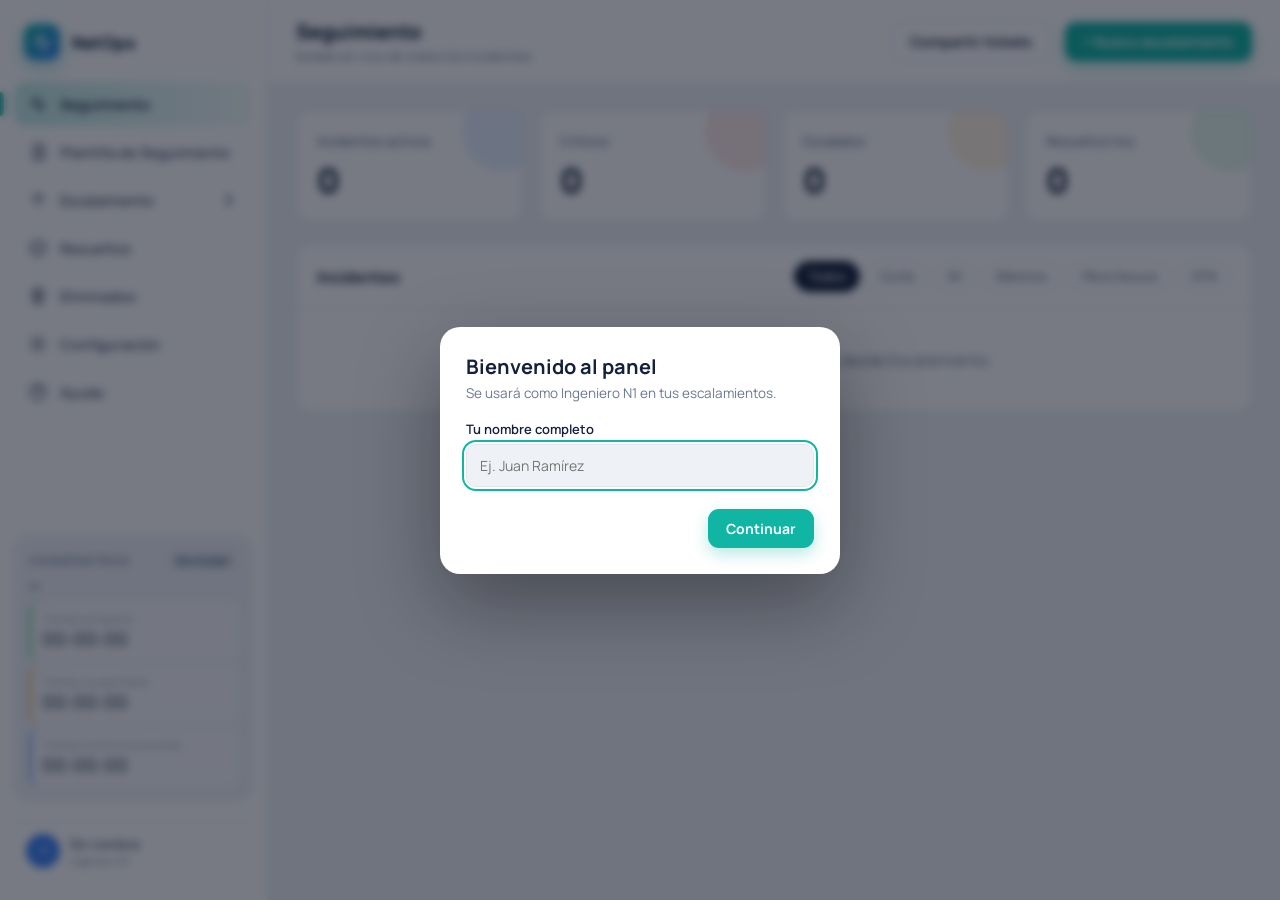
==== index.html @ 86cca91a "Update the word 'Hello' to 'Goodbye'" ====
<!DOCTYPE html>
<html lang="es">
<head>
<meta charset="utf-8">
<meta name="viewport" content="width=device-width, initial-scale=1, viewport-fit=cover">
<title>Centro de Operaciones</title>
<link href="https://fonts.googleapis.com/css2?family=Manrope:wght@400;500;600;700;800&display=swap" rel="stylesheet">
<style>
:root{--bg:#eef1f6;--surface:#fff;--ink:#14213d;--mut:#6b7893;--line:#e1e6ef;--side:#ffffff;--side2:#eef2f8;--stx:#44546f;--stx2:#8391a8;--stl:#e2e8f1;--sts:#14213d;--acc:#10b5a4;--acc2:#0b8f82;--warn:#f59e0b;--bad:#ef4444;--ok:#22c55e;--r:14px;box-sizing:border-box;padding-top:env(safe-area-inset-top,0px);padding-bottom:env(safe-area-inset-bottom,0px)}
:root[data-theme="dark"]{--bg:#0b1224;--surface:#131d38;--ink:#e8edf8;--mut:#8f9bb8;--line:#233156;--side:#0a1226;--side2:#16223f;--stx:#cbd5ea;--stx2:#8d9ac0;--stl:#26345c;--sts:#ffffff}
html{scroll-padding-top:env(safe-area-inset-top,0px);height:100%}
*,*::before,*::after{box-sizing:border-box}
body{margin:0;height:100%;background:var(--bg);color:var(--ink);font-family:'Manrope',system-ui,-apple-system,'Segoe UI',sans-serif;display:flex;overflow:hidden}
button{font:inherit;color:inherit;cursor:pointer}
:focus-visible{outline:2px solid var(--acc);outline-offset:2px}

/* Sidebar */
.side{width:268px;background:var(--side);color:var(--stx);border-right:1px solid var(--stl);display:flex;flex-direction:column;padding:20px 14px;flex-shrink:0;transition:transform .35s cubic-bezier(.3,.8,.3,1),background-color .35s,color .35s;z-index:30}
.brand{display:flex;align-items:center;gap:12px;padding:4px 10px 22px;color:var(--sts);font-weight:800;font-size:17px}
.logo{width:36px;height:36px;border-radius:11px;background:linear-gradient(135deg,var(--acc),#3b82f6);display:grid;place-items:center;box-shadow:0 6px 18px rgba(16,181,164,.4)}
.nav{display:flex;flex-direction:column;gap:4px;flex:1}
.item{display:flex;align-items:center;gap:12px;width:100%;padding:12px 14px;border:0;background:none;border-radius:12px;text-align:left;font-weight:600;font-size:14.5px;color:var(--stx);position:relative;transition:background .2s,color .2s}
.item:hover{background:var(--side2);color:var(--sts)}
.item.active{background:linear-gradient(90deg,rgba(16,181,164,.25),rgba(16,181,164,.05));color:var(--sts)}
.item.active::before{content:"";position:absolute;left:-14px;top:10px;bottom:10px;width:4px;border-radius:0 4px 4px 0;background:var(--acc)}
.item svg{width:20px;height:20px;flex-shrink:0}
.chev{margin-left:auto;transition:transform .3s}
.open>.item .chev{transform:rotate(90deg)}
.sub{display:grid;grid-template-rows:0fr;transition:grid-template-rows .35s cubic-bezier(.3,.8,.3,1)}
.open>.sub{grid-template-rows:1fr}
.sub>div{overflow:hidden;margin-left:22px;border-left:1px solid var(--stl);padding-left:8px}
.sub .item{padding:9px 12px;font-size:13.5px;font-weight:500}
.sub .item .dot{width:8px;height:8px;border-radius:50%;background:var(--c);flex-shrink:0}
.badge{margin-left:auto;background:var(--bad);color:#fff;font-size:11px;font-weight:700;padding:2px 8px;border-radius:99px}
.user{display:flex;align-items:center;gap:10px;padding:12px;border-top:1px solid var(--stl);margin-top:10px;color:var(--sts);font-size:13px}
.avatar{width:34px;height:34px;border-radius:50%;background:#3b82f6;color:#fff;display:grid;place-items:center;font-weight:700}
.user small{display:block;color:var(--stx2)}

/* Main */
.main{flex:1;min-width:0;display:flex;flex-direction:column}
.top{display:flex;align-items:center;gap:14px;padding:18px 28px;border-bottom:1px solid var(--line);background:var(--surface)}
.burger{display:none;border:1px solid var(--line);background:none;border-radius:10px;padding:8px}
.top h1{font-size:20px;margin:0;font-weight:800}
.top p{margin:2px 0 0;color:var(--mut);font-size:13px}
.sp{flex:1}
.btn{border:0;background:var(--acc);color:#fff;font-weight:700;padding:10px 18px;border-radius:11px;font-size:14px;transition:transform .15s,background .2s,box-shadow .2s;box-shadow:0 6px 16px rgba(16,181,164,.3)}
.btn:hover{background:var(--acc2);transform:translateY(-1px)}
.btn:active{transform:scale(.97)}
.btn.ghost{background:none;color:var(--ink);border:1px solid var(--line);box-shadow:none}
.btn.ghost:hover{background:var(--bg)}
.view{flex:1;overflow:auto;padding:26px 28px 40px}
.view>*{animation:in .45s cubic-bezier(.3,.8,.3,1) both}
@keyframes in{from{opacity:0;transform:translateY(12px)}to{opacity:1;transform:none}}

.kpis{display:grid;grid-template-columns:repeat(auto-fit,minmax(190px,1fr));gap:16px;margin-bottom:22px}
.kpi{background:var(--surface);border:1px solid var(--line);border-radius:var(--r);padding:18px 20px;position:relative;overflow:hidden}
.kpi::after{content:"";position:absolute;right:-20px;top:-20px;width:80px;height:80px;border-radius:50%;background:var(--c);opacity:.12}
.kpi span{color:var(--mut);font-size:13px;font-weight:600}
.kpi b{display:block;font-size:34px;font-weight:800;margin-top:6px}
.card{background:var(--surface);border:1px solid var(--line);border-radius:var(--r);overflow:hidden}
.card-h{display:flex;align-items:center;gap:10px;padding:16px 20px;border-bottom:1px solid var(--line);flex-wrap:wrap}
.card-h h2{margin:0;font-size:16px;font-weight:700;flex:1}
.chips{display:flex;gap:6px;flex-wrap:wrap}
.chip{border:1px solid var(--line);background:none;border-radius:99px;padding:6px 13px;font-size:12.5px;font-weight:600;color:var(--mut);transition:.2s}
.chip.on{background:var(--ink);color:var(--surface);border-color:var(--ink)}
.scroll{overflow-x:auto}
table{width:100%;border-collapse:collapse;font-size:14px;min-width:640px}
th{text-align:left;font-size:12.5px;color:var(--mut);font-weight:600;padding:12px 20px;background:var(--bg)}
td{padding:14px 20px;border-top:1px solid var(--line)}
tbody tr{cursor:pointer;transition:background .15s}
tbody tr:hover{background:var(--bg)}
.tag{display:inline-flex;align-items:center;gap:6px;padding:4px 10px;border-radius:99px;font-size:12px;font-weight:700;background:color-mix(in srgb,var(--c) 15%,transparent);color:var(--c)}
.tag::before{content:"";width:6px;height:6px;border-radius:50%;background:var(--c)}
.empty{padding:40px;text-align:center;color:var(--mut)}

.set{display:flex;align-items:center;gap:16px;padding:18px 20px;border-top:1px solid var(--line)}
.set:first-of-type{border-top:0}
.set div{flex:1}.set small{color:var(--mut);display:block;margin-top:2px}
.sw{width:46px;height:26px;border-radius:99px;background:var(--line);border:0;position:relative;transition:background .25s;padding:0;flex-shrink:0}
.sw::after{content:"";position:absolute;top:3px;left:3px;width:20px;height:20px;border-radius:50%;background:#fff;transition:transform .25s cubic-bezier(.3,.8,.3,1);box-shadow:0 2px 4px rgba(0,0,0,.25)}
.sw[aria-checked=true]{background:var(--acc)}
.sw[aria-checked=true]::after{transform:translateX(20px)}
details{border-top:1px solid var(--line);padding:16px 20px}
details:first-of-type{border-top:0}
summary{font-weight:700;cursor:pointer}
details p{color:var(--mut);margin:10px 0 0;line-height:1.55}

/* Modal */
.ov{position:fixed;inset:0;background:rgba(8,14,30,.55);backdrop-filter:blur(4px);display:grid;place-items:center;padding:20px;opacity:0;pointer-events:none;transition:opacity .25s;z-index:50}
.ov.show{opacity:1;pointer-events:auto}
.modal{background:var(--surface);border-radius:20px;width:100%;max-width:480px;padding:26px;transform:translateY(24px) scale(.96);transition:transform .35s cubic-bezier(.3,1.3,.5,1);box-shadow:0 30px 80px rgba(0,0,0,.35);max-height:90vh;overflow:auto}
.ov.show .modal{transform:none}
.modal h3{margin:0 0 4px;font-size:20px}
.modal .sub2{color:var(--mut);margin:0 0 18px;font-size:13.5px}
label{display:block;font-size:13px;font-weight:600;margin:14px 0 6px}
input,select,textarea{width:100%;padding:11px 13px;border-radius:10px;border:1px solid var(--line);background:var(--bg);color:var(--ink);font:inherit;font-size:14px}
textarea{resize:vertical;min-height:80px}
.row{display:flex;gap:10px;justify-content:flex-end;margin-top:22px}
.dl{display:grid;grid-template-columns:110px 1fr;gap:10px 12px;font-size:14px;margin:0}
.modal.wide{max-width:960px}
.tg{display:grid;grid-template-columns:1.1fr 1fr;gap:24px;align-items:start}
.fg2{display:grid;grid-template-columns:1fr 1fr;gap:0 10px}
.fg3{display:grid;grid-template-columns:1fr 1fr 1fr;gap:0 10px}
.sec{margin:20px 0 -4px;padding-top:14px;border-top:1px dashed var(--line);font-size:13px;font-weight:800;color:var(--acc2)}
.sec:first-of-type{border-top:0;margin-top:6px;padding-top:0}
pre.tpl{background:var(--bg);border:1px solid var(--line);border-radius:12px;padding:16px;font:12.5px/1.65 ui-monospace,Menlo,Consolas,monospace;white-space:pre-wrap;word-break:break-word;margin:0;position:sticky;top:0}
@media (max-width:760px){.tg{grid-template-columns:1fr}.fg3{grid-template-columns:1fr}}
.dl dt{color:var(--mut)}.dl dd{margin:0;font-weight:600}
.toast{position:fixed;right:22px;bottom:calc(22px + env(safe-area-inset-bottom,0px));background:var(--ink);color:var(--surface);padding:14px 20px;border-radius:12px;font-weight:600;transform:translateY(100px);opacity:0;transition:.4s cubic-bezier(.3,1.3,.5,1);z-index:60}
.toast.show{transform:none;opacity:1}
.scrim{display:none}

label input{font-weight:500}
.sech{font-size:13px;font-weight:800;color:var(--acc2);margin:22px 0 -4px;padding-top:14px;border-top:1px dashed var(--line)}
.cap{position:relative}.cap span{position:absolute;right:14px;top:50%;transform:translateY(-50%);font-weight:800;color:var(--mut)}
.wchip{border:1px solid var(--line);background:none;border-radius:10px;padding:8px 14px;font-weight:700;font-size:13px;transition:.2s}
.wchip.on{background:var(--c);border-color:var(--c);color:#fff}
.avs{display:flex;flex-direction:column;gap:10px;margin-top:14px}
.av{border-left:3px solid var(--c);background:var(--bg);border-radius:0 10px 10px 0;padding:10px 14px;font-size:13.5px;animation:in .35s both}
.av small{color:var(--mut);font-weight:600}
.etr{border-radius:14px;padding:16px 18px;border:1px solid var(--line);background:var(--bg);margin-top:12px;transition:background .4s,border-color .4s}
.etr-t{font-size:12px;font-weight:800;color:var(--mut);text-transform:uppercase;letter-spacing:.07em}
.etr-d{display:flex;align-items:baseline;gap:4px;margin:8px 0 12px;font-variant-numeric:tabular-nums;flex-wrap:wrap}
.etr-d b{font-size:32px;font-weight:800;background:var(--surface);border:1px solid var(--line);border-radius:10px;padding:2px 10px}
.etr-d i{font-style:normal;color:var(--mut);font-weight:700;margin-right:8px}
.etr-bar{height:8px;border-radius:99px;background:var(--line);overflow:hidden}
.etr-bar span{display:block;height:100%;border-radius:99px;background-color:var(--c,var(--ok));transition:width 1s linear;background-image:linear-gradient(45deg,rgba(255,255,255,.3) 25%,transparent 25%,transparent 50%,rgba(255,255,255,.3) 50%,rgba(255,255,255,.3) 75%,transparent 75%);background-size:22px 22px;animation:stripes 1s linear infinite}
@keyframes stripes{to{background-position:22px 0}}
.etr.ok{--c:var(--ok);border-color:color-mix(in srgb,var(--ok) 45%,var(--line))}
.etr.warn{--c:var(--warn);border-color:var(--warn);background:color-mix(in srgb,var(--warn) 9%,var(--bg))}
.etr.bad{--c:var(--bad);border-color:var(--bad);background:color-mix(in srgb,var(--bad) 9%,var(--bg));animation:pulse 1.2s ease-in-out infinite}
.etr.over .etr-d b{color:var(--bad)}
@keyframes pulse{50%{box-shadow:0 0 0 7px color-mix(in srgb,var(--bad) 22%,transparent)}}
.side{overflow-y:auto}
.tm{margin:10px 0;padding:14px;border-radius:14px;background:var(--side2);border:1px solid var(--stl)}
.tm-h{display:flex;justify-content:space-between;align-items:center;font-size:11.5px;font-weight:800;letter-spacing:.07em;text-transform:uppercase;color:var(--stx2)}
.tm-h em{font-style:normal;padding:2px 9px;border-radius:99px;background:var(--stl);color:var(--stx);letter-spacing:0;text-transform:none;font-weight:700}
.tm-id{color:var(--sts);font-weight:800;margin:6px 0 8px;font-size:14px;white-space:nowrap;overflow:hidden;text-overflow:ellipsis}
.tm-r{display:flex;flex-direction:column;padding:8px 10px;border-radius:10px;margin-top:6px;border-left:3px solid var(--c);background:var(--side);opacity:.6;transition:opacity .3s,background .3s}
.tm-r span{font-size:11.5px;color:var(--stx2);font-weight:600}
.tm-r b{font-size:19px;color:var(--sts);font-variant-numeric:tabular-nums}
.tm-r.run{opacity:1;box-shadow:0 3px 12px rgba(20,33,61,.1)}
.tm-r.run span::before{content:"";display:inline-block;width:7px;height:7px;border-radius:50%;background:var(--c);margin-right:6px;animation:dot 1.2s ease-in-out infinite}
@keyframes dot{50%{opacity:.2;transform:scale(.7)}}
.cal-h{display:flex;align-items:center;justify-content:space-between;margin:14px 0 8px}
.cal-b{border:1px solid var(--line);background:none;border-radius:9px;width:34px;height:34px;font-size:18px;color:var(--ink)}
.cal-w,.cal-g{display:grid;grid-template-columns:repeat(7,1fr);gap:4px;text-align:center}
.cal-w span{font-size:11.5px;color:var(--mut);font-weight:700;padding:4px 0}
.cal-g button{border:0;background:none;border-radius:9px;height:36px;font-weight:600;font-size:13.5px;color:var(--ink);transition:background .15s,transform .15s}
.cal-g button:hover{background:var(--bg);transform:scale(1.08)}
.cal-g .sel{background:var(--acc);color:#fff}
.cal-g .today{outline:1px solid var(--acc)}
.hm{display:flex;align-items:center;gap:8px}
.hm input{width:70px;text-align:center;font-size:20px;font-weight:700}
.hm b{font-size:22px}
.ck{display:flex;align-items:center;gap:9px;cursor:pointer;margin:16px 0 6px;font-weight:700}
.ck input{width:18px;height:18px;padding:0;accent-color:var(--acc);cursor:pointer}
.tkh{display:flex;align-items:flex-start;gap:12px;margin-top:8px;flex-wrap:wrap}
.tkh b{background:var(--acc);color:#fff;border-radius:99px;padding:3px 12px;font-size:13px;white-space:nowrap}
.tkcs{display:flex;gap:6px;flex-wrap:wrap}
.tkc{font:600 12px ui-monospace,Menlo,Consolas,monospace;background:var(--bg);border:1px solid var(--line);border-radius:8px;padding:3px 8px;animation:in .25s both}
.avb{display:flex;gap:8px;margin-top:8px}
.btn{position:relative;overflow:hidden}
.rip{position:absolute;border-radius:50%;background:currentColor;opacity:.28;transform:scale(0);animation:rip .6s ease-out forwards;pointer-events:none}
@keyframes rip{to{transform:scale(1);opacity:0}}
body,.top,.card{transition:background-color .35s,color .35s,border-color .35s}
.item svg{transition:transform .25s}
.item:hover svg{transform:scale(1.15) rotate(-6deg)}
.logo{animation:float 3.2s ease-in-out infinite}
@keyframes float{50%{transform:translateY(-3px)}}
.boot .brand,.boot .nav>*,.boot .tm,.boot .user{animation:slideIn .55s cubic-bezier(.3,.8,.3,1) both}
@keyframes slideIn{from{opacity:0;transform:translateX(-18px)}to{opacity:1;transform:none}}
.boot .tm{animation-delay:.32s}.boot .user{animation-delay:.4s}
.kpi{animation:in .5s cubic-bezier(.3,.8,.3,1) both;transition:transform .25s,box-shadow .25s,background-color .35s,border-color .35s}
.kpi:hover{transform:translateY(-4px);box-shadow:0 12px 28px rgba(20,33,61,.13)}
tbody tr{animation:rowIn .45s cubic-bezier(.3,.8,.3,1) both}
@keyframes rowIn{from{opacity:0;transform:translateX(-10px)}to{opacity:1;transform:none}}
tbody tr td:first-child{transition:box-shadow .2s}
tbody tr:hover td:first-child{box-shadow:inset 3px 0 0 var(--acc)}
.top h1{animation:in .5s both}
.avb{display:flex;gap:6px;margin-top:8px}
.av.ed{outline:2px solid var(--acc)}
.boot .nav>*:nth-child(2){animation-delay:0.06s}
.kpi:nth-child(2){animation-delay:0.07s}
.boot .nav>*:nth-child(3){animation-delay:0.12s}
.kpi:nth-child(3){animation-delay:0.14s}
.boot .nav>*:nth-child(4){animation-delay:0.18s}
.kpi:nth-child(4){animation-delay:0.21s}
.boot .nav>*:nth-child(5){animation-delay:0.24s}
.kpi:nth-child(5){animation-delay:0.28s}
tbody tr:nth-child(2){animation-delay:0.04s}
tbody tr:nth-child(3){animation-delay:0.08s}
tbody tr:nth-child(4){animation-delay:0.12s}
tbody tr:nth-child(5){animation-delay:0.16s}
tbody tr:nth-child(6){animation-delay:0.20s}
tbody tr:nth-child(7){animation-delay:0.24s}
tbody tr:nth-child(8){animation-delay:0.28s}
tbody tr:nth-child(9){animation-delay:0.32s}
tbody tr:nth-child(10){animation-delay:0.36s}
.evtm{display:flex;gap:8px;flex-wrap:wrap;align-items:center;margin-top:10px}
.evtm:empty{display:none}
.tmc{display:flex;flex-direction:column;background:var(--bg);border:1px solid var(--line);border-radius:10px;padding:6px 12px}
.tmc i{font-style:normal;font-size:11px;color:var(--mut);font-weight:700}
.tmc b{font-variant-numeric:tabular-nums}
.modal.fx{display:flex;flex-direction:column;padding:0;overflow:hidden;max-height:92vh}
.modal.fx>.mh{padding:22px 26px 10px;flex:none}
.modal.fx>.mb{flex:1;min-height:0;overflow:hidden;padding:0 26px}
.modal.fx>.mf{flex:none;margin:0;padding:14px 26px;border-top:1px solid var(--line);background:var(--surface)}
.modal.fx .tg{padding-bottom:12px}
.modal.fx .tg>div{max-height:calc(92vh - 190px);overflow:auto;padding-right:6px}
@media (max-width:760px){.modal.fx>.mb{overflow:auto}.modal.fx .tg>div{max-height:none;overflow:visible}}
.sug{position:fixed;z-index:80;background:var(--surface);border:1px solid var(--line);border-radius:12px;box-shadow:0 14px 40px rgba(20,33,61,.22);max-height:260px;overflow:auto;padding:6px;animation:in .18s both}
.si{display:grid;gap:1px;padding:8px 10px;border-radius:8px;cursor:pointer}
.si b{font-size:13.5px}
.si span{font:600 12px ui-monospace,Menlo,Consolas,monospace;color:var(--acc2)}
.si small{color:var(--mut);font-size:11.5px}
.si.on,.si:hover{background:var(--bg)}
.tgl{display:inline-flex;align-items:center;gap:6px;margin-top:6px;border:1px solid var(--line);background:var(--bg);border-radius:99px;padding:3px 11px 3px 7px;font-size:12px;font-weight:700;color:var(--ink);cursor:pointer;transition:background .2s}
.tgl svg{width:14px;height:14px;transition:transform .25s}
.tgl.open svg{transform:rotate(90deg)}
.tgl:hover{background:var(--line)}
tr.kid{background:color-mix(in srgb,var(--bg) 55%,transparent)}
tr.kid td:first-child{padding-left:34px;box-shadow:inset 3px 0 0 #8b5cf6}
.alp{display:grid;grid-template-rows:0fr;transition:grid-template-rows .4s cubic-bezier(.3,.8,.3,1)}
.alp.open{grid-template-rows:1fr}
.alp>div{overflow:hidden}
.alin{padding:6px 20px 18px;border-top:1px solid var(--line);background:color-mix(in srgb,var(--bg) 50%,transparent)}
.alo{display:flex;align-items:center;gap:12px;padding:12px 0;border-bottom:1px solid var(--line)}
.alo>div:first-child{flex:1}
.alo small,.alr small{display:block;color:var(--mut);margin-top:2px}
.alh2{display:flex;align-items:center;justify-content:space-between;gap:10px;flex-wrap:wrap;margin:16px 0 8px}
.alh2>div{display:flex;gap:8px;align-items:center}
.alr{display:flex;align-items:center;gap:12px;padding:12px 14px;margin-top:8px;background:var(--surface);border:1px solid var(--line);border-radius:12px;animation:in .3s both}
.alr.off{opacity:.55}
.alr>div:first-child{flex:1;min-width:0}
.alempty{padding:14px;color:var(--mut);text-align:center;border:1px dashed var(--line);border-radius:12px}
#alerts{position:fixed;top:calc(16px + env(safe-area-inset-top,0px));right:16px;display:flex;flex-direction:column;gap:10px;z-index:95;max-width:min(360px,calc(100vw - 32px))}
.alc{background:var(--surface);border:1px solid var(--warn);border-left:5px solid var(--warn);border-radius:14px;padding:14px 16px;box-shadow:0 16px 40px rgba(0,0,0,.25);animation:alIn .45s cubic-bezier(.3,1.4,.5,1) both}
.alc.out{animation:alOut .3s forwards}
.alh{font-weight:800}
.alb{margin:6px 0 10px;color:var(--mut)}
@keyframes alIn{from{opacity:0;transform:translateX(40px) scale(.95)}to{opacity:1;transform:none}}
@keyframes alOut{to{opacity:0;transform:translateX(40px)}}
.syn{margin-left:auto;width:9px;height:9px;border-radius:50%;background:#9aa6bd;box-shadow:0 0 0 3px rgba(154,166,189,.2);transition:background .3s}
.syn.on{background:var(--ok);box-shadow:0 0 0 3px rgba(34,197,94,.25);animation:dot 1.8s ease-in-out infinite}
.wchips.err{outline:2px solid var(--bad);outline-offset:4px;border-radius:12px;animation:shk .4s}
@keyframes shk{25%{transform:translateX(-5px)}75%{transform:translateX(5px)}}
.shl{max-height:46vh;overflow:auto;margin-top:8px;border:1px solid var(--line);border-radius:12px}
.shr{display:flex;gap:12px;align-items:flex-start;padding:12px 14px;border-bottom:1px solid var(--line);cursor:pointer;margin:0;font-weight:500;font-size:14px}
.shr:last-child{border-bottom:0}
.shr input{width:18px;height:18px;margin-top:3px;padding:0;accent-color:var(--acc);flex:none}
.shr small{display:block;color:var(--mut)}
.shb{display:flex;gap:6px;flex-wrap:wrap;margin-top:6px}
.lockb{display:flex;align-items:center;justify-content:space-between;gap:12px;flex-wrap:wrap;padding:12px 16px;margin-bottom:14px;border:1px solid var(--ok);background:color-mix(in srgb,var(--ok) 10%,var(--surface));border-radius:12px;font-weight:600}
.view input:disabled,.view select:disabled,.view textarea:disabled,.view button:disabled{opacity:.6;cursor:not-allowed}
.bgl{font-size:11.5px;font-weight:800;color:var(--mut);text-transform:uppercase;letter-spacing:.06em;margin:16px 0 8px}
.bgrid{display:grid;grid-template-columns:repeat(auto-fill,minmax(160px,1fr));gap:8px}
.bgrid .btn{width:100%;padding:9px 10px;font-size:13px;white-space:normal;line-height:1.25}
@media (max-width:860px){
 .side{position:fixed;inset:0 auto 0 0;transform:translateX(-100%)}
 .side.show{transform:none}
 .scrim{display:block;position:fixed;inset:0;background:rgba(8,14,30,.5);opacity:0;pointer-events:none;transition:opacity .3s;z-index:20}
 .scrim.show{opacity:1;pointer-events:auto}
 .burger{display:block}
 .top{padding:14px 16px}.view{padding:18px 16px 40px}
}
@media (prefers-reduced-motion:reduce){*{animation:none!important;transition:none!important}}
</style>
</head>
<body>
<aside class="side" id="side">
 <div class="brand"><div class="logo"><svg width="20" height="20" viewBox="0 0 24 24" fill="none" stroke="#fff" stroke-width="2.4" stroke-linecap="round"><path d="M3 12h4l3-8 4 16 3-8h4"/></svg></div>NetOps</div>
 <nav class="nav" id="nav"></nav>
 <div class="tm" id="tmw"><div class="tm-h"><span>Cronómetros</span><em id="tm-st">Sin ticket</em></div><div class="tm-id" id="tm-id">—</div>
 <div class="tm-r" id="tm-p" style="--c:#22c55e"><span>Tiempo progreso</span><b>00:00:00</b></div>
 <div class="tm-r" id="tm-s" style="--c:#f59e0b"><span>Tiempo suspendido</span><b>00:00:00</b></div>
 <div class="tm-r" id="tm-t" style="--c:#3b82f6"><span>Tiempo total transcurrido</span><b>00:00:00</b></div></div>
 <div class="user" id="user" style="cursor:pointer" title="Cambiar nombre"><div class="avatar" id="av">?</div><div><span id="uname"></span><small>Ingeniero N1</small></div></div>
</aside>
<div class="scrim" id="scrim"></div>

<section class="main">
 <header class="top">
  <button class="burger" id="burger" aria-label="Abrir menú"><svg width="20" height="20" viewBox="0 0 24 24" fill="none" stroke="currentColor" stroke-width="2" stroke-linecap="round"><path d="M4 6h16M4 12h16M4 18h16"/></svg></button>
  <div><h1 id="title"></h1><p id="subtitle"></p></div>
  <div class="sp"></div>
  <button class="btn ghost" id="shBtn" style="display:none">Compartir tickets</button><button class="btn ghost" id="sumBtn" style="display:none">Resumen de eventos</button><button class="btn" id="newBtn">+ Nuevo escalamiento</button>
</header>
 <main class="view" id="view"></main>
</section>

<div class="ov" id="ov"><div class="modal" id="modal" role="dialog" aria-modal="true"></div></div>
<div class="toast" id="toast"></div>

<script>
const ico={
 seg:'<path d="M3 12h4l3-8 4 16 3-8h4"/>',
 esc:'<path d="M12 19V5M5 12l7-7 7 7"/>',
 cfg:'<circle cx="12" cy="12" r="3"/><path d="M12 2v3M12 19v3M2 12h3M19 12h3M4.9 4.9l2.1 2.1M17 17l2.1 2.1M4.9 19.1L7 17M17 7l2.1-2.1"/>',
 help:'<circle cx="12" cy="12" r="9"/><path d="M9.5 9a2.5 2.5 0 115 0c0 1.5-2.5 2-2.5 3.5M12 17h.01"/>',
 ok:'<circle cx="12" cy="12" r="9"/><path d="M8 12l3 3 5-6"/>',
 doc:'<path d="M7 3h8l4 4v14H7z"/><path d="M15 3v4h4M10 12h6M10 16h6"/>',
 trash:'<path d="M4 7h16M10 11v6M14 11v6M6 7l1 13h10l1-13M9 7V4h6v3"/>'};
const svg=k=>`<svg viewBox="0 0 24 24" fill="none" stroke="currentColor" stroke-width="2" stroke-linecap="round" stroke-linejoin="round">${ico[k]}</svg>`;
const TYPES={Corte:'#ef4444',N1:'#3b82f6',Eléctrico:'#f59e0b','Fibra Oscura':'#8b5cf6',OTN:'#10b5a4'};
const ST={Abierto:'#ef4444','En proceso':'#f59e0b',Escalado:'#3b82f6',Resuelto:'#22c55e'};
let T=[];
const MENU=[
 {id:'seg',label:'Seguimiento',icon:'seg'},
 {id:'evt',label:'Plantilla de Seguimiento',icon:'doc'},
 {id:'esc',label:'Escalamiento',icon:'esc',sub:Object.keys(TYPES)},
 {id:'res',label:'Resueltos',icon:'ok'},
 {id:'del',label:'Eliminados',icon:'trash'},
 {id:'cfg',label:'Configuración',icon:'cfg'},
 {id:'help',label:'Ayuda',icon:'help'}];
const $=s=>document.querySelector(s);
let cur='seg',filter='Todos';

function buildNav(){persist();
 $('#nav').innerHTML=MENU.map(m=>m.sub?`
  <div class="grp ${cur.startsWith('esc')?'open':''}" id="g-esc">
   <button class="item ${cur.startsWith('esc')?'active':''}" data-toggle>${svg(m.icon)}${m.label}<svg class="chev" width="16" height="16" viewBox="0 0 24 24" fill="none" stroke="currentColor" stroke-width="2.4" stroke-linecap="round"><path d="M9 6l6 6-6 6"/></svg></button>
   <div class="sub"><div>${m.sub.map(s=>{const n=LV().filter(t=>t.type===s&&t.st!=='Resuelto').length;return `<button class="item ${cur==='esc:'+s?'active':''}" data-go="esc:${s}" style="--c:${TYPES[s]}"><span class="dot"></span>${s}${n?`<span class="badge" style="background:${TYPES[s]}">${n}</span>`:''}</button>`}).join('')}</div></div>
  </div>`:`<button class="item ${cur===m.id?'active':''}" data-go="${m.id}">${svg(m.icon)}${m.label}</button>`).join('');
}
$('#nav').addEventListener('click',e=>{
 const t=e.target.closest('[data-toggle]');
 if(t){t.parentElement.classList.toggle('open');return}
 const g=e.target.closest('[data-go]');
 if(g){go(g.dataset.go);closeSide()}
});

function go(v){cur=v;filter='Todos';buildNav();render()}
function closeSide(){$('#side').classList.remove('show');$('#scrim').classList.remove('show')}
$('#burger').onclick=()=>{$('#side').classList.add('show');$('#scrim').classList.add('show')};
$('#scrim').onclick=closeSide;

function count(el,to){let n=0;const step=Math.max(1,Math.ceil(to/20));const i=setInterval(()=>{n=Math.min(to,n+step);el.textContent=n;if(n>=to)clearInterval(i)},30)}

const EXP=new Set();
function toggleKids(id){
 const open=!EXP.has(id);open?EXP.add(id):EXP.delete(id);
 document.querySelectorAll('tr.kid').forEach(tr=>{if(tr.dataset.p===id){tr.style.display=open?'':'none';if(open){tr.style.animation='none';void tr.offsetHeight;tr.style.animation=''}}});
 const b=[...document.querySelectorAll('[data-tg]')].find(x=>x.dataset.tg===id);if(b){b.classList.toggle('open',open);b.setAttribute('aria-expanded',open)}
}
function masterErr(m,self){
 if(!m)return 'Escribe el número del ticket master';
 if(m===self)return 'Un ticket no puede asociarse a sí mismo';
 const x=T.find(t=>t.id===m&&!t.del);
 if(x&&x.parent)return 'Ese ticket ya es hijo de '+x.parent+'. Escribe su ticket master';
 return '';
}
function rowsG(list){
 if(!list.length)return `<div class="empty">${filter==='Todos'?'Aún no hay incidentes. Crea el primero desde Escalamiento.':'No hay incidentes con este filtro.'}</div>`;
 const ids=new Set(list.map(t=>t.id)),kids=id=>list.filter(x=>x.parent===id);
 const tr=(t,cls,extra,cell)=>`<tr data-id="${esc(t.id)}" class="${cls}" ${extra}><td>${cell}</td><td>${t.site}</td><td><span class="tag" style="--c:${TYPES[t.type]}">${t.type}</span></td><td><span class="tag" style="--c:${ST[t.st]}">${t.st}</span></td><td>${t.pr}</td><td>${t.time}</td></tr>`;
 const chev='<svg viewBox="0 0 24 24" fill="none" stroke="currentColor" stroke-width="2.6" stroke-linecap="round"><path d="M9 6l6 6-6 6"/></svg>';
 let body='',any=false;
 list.filter(t=>!t.parent||!ids.has(t.parent)).forEach(t=>{
  const k=kids(t.id),open=EXP.has(t.id);if(k.length)any=true;
  body+=tr(t,k.length?'mst':'','',idCell(t,1)+(k.length?`<br><button type="button" class="tgl${open?' open':''}" data-tg="${esc(t.id)}" aria-expanded="${open}">${chev}${k.length} ${k.length===1?'ticket asociado':'tickets asociados'}</button>`:''));
  k.forEach(c=>{body+=tr(c,'kid',`data-p="${esc(t.id)}" style="${open?'':'display:none'}"`,idCell(c))});
 });
 const bar=any?`<div style="display:flex;gap:8px;padding:10px 20px;border-bottom:1px solid var(--line)"><button type="button" class="chip" data-ex="1">Expandir todo</button><button type="button" class="chip" data-ex="0">Contraer todo</button></div>`:'';
 return `<div class="scroll"><table><thead><tr><th>ID</th><th>Sitio o cliente</th><th>Tipo</th><th>Estado</th><th>Prioridad</th><th>Tiempo</th></tr></thead><tbody>${body}</tbody></table></div>`;
}
function idCell(t,nk){
 if(t.parent)return `<b>${t.id}</b><br><span class="tag" style="--c:#8b5cf6;margin-top:4px">Ticket hijo · ${esc(t.parent)}</span>`;
 const k=T.filter(x=>x.parent===t.id&&!x.del).map(x=>x.id);
 return `<b>${t.id}</b><br><span class="tag" style="--c:#0ea5e9;margin-top:4px">Ticket master</span>${k.length&&!nk?`<br><small style="color:var(--mut);font-weight:600">Asociados: ${k.map(esc).join(', ')}</small>`:''}`;
}
function rows(list){
 if(!list.length)return `<div class="empty">No hay incidentes con este filtro.</div>`;
 return `<div class="scroll"><table><thead><tr><th>ID</th><th>Sitio o cliente</th><th>Tipo</th><th>Estado</th><th>Prioridad</th><th>Tiempo</th></tr></thead><tbody>${list.map(t=>`
 <tr data-id="${t.id}"><td>${idCell(t)}</td><td>${t.site}</td><td><span class="tag" style="--c:${TYPES[t.type]}">${t.type}</span></td><td><span class="tag" style="--c:${ST[t.st]}">${t.st}</span></td><td>${t.pr}</td><td>${t.time}</td></tr>`).join('')}</tbody></table></div>`;
}

function render(){
 const sb=$('#sumBtn');if(sb)sb.style.display=cur.startsWith('esc:')?'':'none';
 const hb=$('#shBtn');if(hb)hb.style.display=(cur==='seg'||cur.startsWith('esc:'))?'':'none';
 const v=$('#view');const isEsc=cur.startsWith('esc:');const type=isEsc?cur.slice(4):null;
 $('#newBtn').style.display=(cur==='cfg'||cur==='help'||cur==='res'||cur==='del'||cur==='evt')?'none':'';$('#newBtn').textContent=({'esc:Corte':'+ Escalar corte','esc:N1':'+ Escalar N1','esc:Eléctrico':'+ Escalar eléctrico','esc:OTN':'+ Escalar OTN','esc:Fibra Oscura':'+ Escalar fibra oscura'})[cur]||'+ Nuevo escalamiento';
 if(cur==='seg'){
  $('#title').textContent='Seguimiento';$('#subtitle').textContent='Estado en vivo de todos los incidentes';
  const open=LV().filter(t=>t.st!=='Resuelto');
  const k=[['Incidentes activos',open.length,'#3b82f6'],['Críticos',open.filter(t=>t.pr==='Crítica').length,'#ef4444'],['Escalados',LV().filter(t=>t.st==='Escalado').length,'#f59e0b'],['Resueltos hoy',LV().filter(t=>t.st==='Resuelto').length,'#22c55e']];
  const list=filter==='Todos'?open:open.filter(t=>t.type===filter);
  v.innerHTML=`<div class="kpis">${k.map(x=>`<div class="kpi" style="--c:${x[2]}"><span>${x[0]}</span><b data-n="${x[1]}">0</b></div>`).join('')}</div>
  <div class="card"><div class="card-h"><h2>Incidentes</h2><div class="chips">${['Todos',...Object.keys(TYPES)].map(c=>`<button class="chip ${c===filter?'on':''}" data-f="${c}">${c}</button>`).join('')}</div></div>${rowsG(list)}</div>`;
  v.querySelectorAll('[data-n]').forEach(el=>count(el,+el.dataset.n));
 }else if(isEsc){
  $('#title').textContent='Escalamiento · '+type;$('#subtitle').textContent='Incidentes de tipo '+type+' y su avance';
  const list=LV().filter(t=>t.type===type&&t.st!=='Resuelto');
  v.innerHTML=`<div class="card"><div class="card-h"><h2>${list.length} incidentes de ${type}</h2></div>${rows(list)}</div>`;
 }else if(cur==='evt'){evtView(v);
 }else if(cur==='del'){
  $('#title').textContent='Eliminados';$('#subtitle').textContent='Tickets eliminados: puedes restaurarlos';
  const dl=T.filter(t=>t.del);
  v.innerHTML=`<div class="card"><div class="card-h"><h2>${dl.length} eliminados</h2></div>${rows(dl)}</div>`;
 }else if(cur==='res'){
  $('#title').textContent='Resueltos';$('#subtitle').textContent='Incidentes ya cerrados';
  const done=LV().filter(t=>t.st==='Resuelto');const list=filter==='Todos'?done:done.filter(t=>t.type===filter);
  v.innerHTML=`<div class="card"><div class="card-h"><h2>${done.length} resueltos</h2><div class="chips">${['Todos',...Object.keys(TYPES)].map(c=>`<button class="chip ${c===filter?'on':''}" data-f="${c}">${c}</button>`).join('')}</div></div>${rows(list)}</div>`;
 }else if(cur==='cfg'){
  $('#title').textContent='Configuración';$('#subtitle').textContent='Ajusta cómo trabaja tu panel';
  const opts=[['Alertas sonoras','Alarmas por tiempo o por hora, con sonido y notificación del navegador',AL.on],['Notificaciones por correo','Recibe un resumen al cerrar cada turno',false],['Actualización automática','Refresca los datos cada 30 segundos',true],['Modo oscuro','Cambia la apariencia del panel',document.documentElement.dataset.theme==='dark']];
  v.innerHTML=`<div class="card">${opts.map((o,i)=>`<div class="set"><div><b>${o[0]}</b><small>${o[1]}</small></div><button class="sw" role="switch" aria-checked="${o[2]}" data-sw="${i}" aria-label="${o[0]}"></button></div>${i===0?alarmPanel():''}`).join('')}</div>${shareCard()}${nodosCard()}${dataCard()}`;
  $('#dt-clean').onclick=cleanData;$('#sh-open').onclick=shareModal;$('#bk-exp').onclick=exportBackup;$('#bk-imp').onclick=()=>$('#bk-file').click();$('#bk-file').onchange=e=>importBackup(e.target.files[0]);$('#nd-exp').onclick=exportNodos;$('#nd-imp').onclick=()=>$('#nd-file').click();$('#nd-file').onchange=e=>importNodos(e.target.files[0]);
 }else{
  $('#title').textContent='Ayuda';$('#subtitle').textContent='Respuestas rápidas a las dudas más comunes';
  v.innerHTML=`<div class="card"><details open><summary>¿Cómo creo un escalamiento?</summary><p>Pulsa "Nuevo escalamiento", elige el tipo, el sitio y describe la falla. El área responsable recibe el aviso al instante.</p></details><details><summary>¿Qué significa cada estado?</summary><p>Abierto: sin atender. En proceso: un técnico trabaja en él. Escalado: pasó a otra área. Resuelto: el servicio se restableció.</p></details><details><summary>¿Cómo veo el detalle de un incidente?</summary><p>Haz clic en cualquier fila de la tabla y se abrirá una ventana con toda la información.</p></details><details><summary>¿Con quién hablo si el panel falla?</summary><p>Escribe al equipo de soporte del NOC desde el botón de contacto de tu supervisor.</p></details></div>`;
 }
}

/* Delegated events on view */
$('#view').addEventListener('click',e=>{
 const f=e.target.closest('[data-f]');if(f){filter=f.dataset.f;render();return}
 const al=e.target.closest('[data-al]');if(al){alAct(al.dataset.al);return}
 const tg=e.target.closest('[data-tg]');if(tg){toggleKids(tg.dataset.tg);return}
 const ex=e.target.closest('[data-ex]');if(ex){if(ex.dataset.ex==='1')T.forEach(x=>{if(x.parent)EXP.add(x.parent)});else EXP.clear();render();return}
 const r=e.target.closest('tr[data-id]');if(r){detail(r.dataset.id);return}
 const s=e.target.closest('[data-sw]');
 if(s){const on=s.getAttribute('aria-checked')!=='true';s.setAttribute('aria-checked',on);if(s.dataset.sw==='0')alMain(on);
  if(s.dataset.sw==='3'){document.documentElement.dataset.theme=on?'dark':'light';try{localStorage.setItem('netops-theme',on?'dark':'light')}catch(e){}}
  toast(on?'Opción activada':'Opción desactivada')}
});

/* Modal */
function open(html,w,fx){$('#modal').className='modal'+(w?' wide':'')+(fx?' fx':'');$('#modal').oninput=$('#modal').onchange=null;$('#modal').innerHTML=html;$('#ov').classList.add('show')}
function close(){$('#ov').classList.remove('show')}
$('#ov').addEventListener('click',e=>{if((e.target.id==='ov'&&!$('#modal').classList.contains('wide'))||e.target.closest('[data-close]'))close()});
document.addEventListener('keydown',e=>{if(e.key==='Escape')close()});

function detail(id){
 const t=T.find(x=>x.id===id),sg=t.seg||[],kids=T.filter(x=>x.parent===t.id&&!x.del),isOtn=(t.type==='OTN'||t.type==='Fibra Oscura'),isSec=!!(t.parent&&!t.o),lk=t.st==='Resuelto';
 const B=(i,l,p,x)=>`<button class="btn${p?'':' ghost'}" id="${i}"${x?` style="${x}"`:''}>${l}</button>`;
 open(`<h3>${t.id}</h3><p class="sub2">${t.site}${t.del?' · <b style="color:var(--bad)">Eliminado</b>':''}${lk&&!t.del?' · <b style="color:var(--ok)">Resuelto · plantilla bloqueada</b>':''}</p>
 <dl class="dl"><dt>Tipo</dt><dd><span class="tag" style="--c:${TYPES[t.type]}">${t.type}</span></dd><dt>Estado</dt><dd><span class="tag" style="--c:${ST[t.st]}">${t.st}</span></dd><dt>Prioridad</dt><dd>${t.pr}</dd><dt>Abierto hace</dt><dd>${t.time}</dd><dt>Responsable</dt><dd>${t.who}</dd>${t.closedAt?`<dt>Cierre</dt><dd>${fdt(t.closedAt)}</dd>`:''}${t.el&&t.el.utility?`<dt>Nodo Utility</dt><dd>${fdt(t.el.utility)}</dd>`:''}${(x=>x?`<dt>Último avance</dt><dd>[${fdt(x.at)}] ${esc(x.txt)}</dd>`:'')(lastElAv(t))}${t._u?`<dt>Última edición</dt><dd>${esc(t._by||'')}${t._by?' · ':''}${fdt(t._u)}</dd>`:''}<dt>Descripción</dt><dd style="font-weight:500">${t.desc}</dd>${t.parent?`<dt>Ticket master</dt><dd><span class="tag" style="--c:#8b5cf6">Ticket hijo</span> <button class="chip" id="gm">${esc(t.parent)}</button></dd>`:''}${kids.length?`<dt>Tickets secundarios</dt><dd>${kids.map(k=>`<button class="chip" data-kid="${esc(k.id)}">${esc(k.id)}</button>`).join(' ')}</dd>`:''}${sg.length?`<dt>Seguimientos</dt><dd>${sg.map((x,k)=>`<button class="chip" data-cs="${k}">Copiar ${esc(x.num)}</button>`).join(' ')}</dd>`:''}</dl>
 ${detailBtns(t,B,{isOtn,isSec,lk})}`);
 $('#vt').onclick=()=>{const o=$('#tv');if(o){o.remove();$('#vt').textContent='Ver plantilla';return}const el=document.createElement('pre');el.className='tpl';el.id='tv';el.style.cssText='position:static;margin-top:18px;max-height:42vh;overflow:auto';el.textContent=tplOf(t);$('#modal .row').before(el);$('#vt').textContent='Ocultar plantilla'};
 $('#ct').onclick=()=>copyText(tplOf(t),'Plantilla copiada');
 document.querySelectorAll('[data-kid]').forEach(b=>b.onclick=()=>detail(b.dataset.kid));const gev=$('#gev');if(gev)gev.onclick=()=>{close();EV=t.id;W=null;go('evt')};const cev=$('#cev');if(cev)cev.onclick=()=>copyText(tplEvento(t.ev),'Plantilla de evento copiada');const gm=$('#gm');if(gm)gm.onclick=()=>{if(T.find(x=>x.id===t.parent))detail(t.parent);else toast('No se encontró el ticket master')};
 document.querySelectorAll('[data-cs]').forEach(b=>b.onclick=()=>copyText(sg[b.dataset.cs].text,'Seguimiento copiado'));
 if(t.del){
  $('#rs').onclick=()=>{t.del=false;close();buildNav();render();toast(t.id+' restaurado')};
  let sure=false;$('#hd').onclick=e=>{if(!sure){sure=true;e.target.textContent='¿Seguro? Pulsa de nuevo';return}T.splice(T.indexOf(t),1);close();buildNav();render();toast('Eliminado definitivamente')};
  return;
 }
 const avb=$('#av');if(avb)avb.onclick=()=>avanceElec(t);
 const utb=$('#ut');if(utb)utb.onclick=()=>pickDT({title:'Nodo Utility · hora en que retornó la luz',value:(t.el&&t.el.utility)||'',cb:v=>{t.el=t.el||elOf(t);t.el.utility=v;buildNav();toast('Nodo Utility registrado: '+fdt(v));detail(t.id)}});
 const uqb=$('#uq');if(uqb)uqb.onclick=()=>{if(t.el)delete t.el.utility;buildNav();toast('Nodo Utility quitado');detail(t.id)};
 const asb=$('#as');if(asb)asb.onclick=()=>ask({title:'Asociar a ticket master',sub:'Escribe el número del ticket master al que quieres asociar el ticket '+t.id+'.',label:'Ticket master',ph:'Ej. TIK-20188018-J5S0',val:t.parent||'',ok:'Asociar',cancel:true,cb:n=>{n=n.trim();const er=masterErr(n,t.id);if(er){toast(er);return}t.o=t.o||otnOf(t);t.o.master=n;t.parent=n;close();buildNav();render();toast(t.id+' asociado al ticket master '+n+(T.some(x=>x.id===n&&!x.del)?'':' (no está registrado aquí)'))}});
 const unb=$('#un');if(unb)unb.onclick=()=>{delete t.parent;if(t.o)delete t.o.master;close();buildNav();render();toast('Asociación quitada')};
 const edb=$('#ed');if(edb)edb.onclick=()=>{close();if(t.parent&&!t.o){const m=T.find(x=>x.id===t.parent);if(m)segForm(m,t.id,t);else toast('No se encontró el ticket master')}else if(t.ev&&!t.d&&!t.el){EV=t.id;W=null;go('evt')}else if(t.type==='Eléctrico')electricForm(t);else if(t.o||t.type==='OTN'||t.type==='Fibra Oscura')otnForm(t,t.type);else corteForm(t)};
 const sgb=$('#sg');if(sgb)sgb.onclick=()=>ask({title:'Crear ticket secundario',sub:'Se asocia al ticket master '+t.id+'. Solo escribe el número del nuevo ticket.',label:'No. Ticket',ph:'Ej. 123456',ok:'Continuar',cancel:true,cb:n=>segForm(t,n)});
 $('#dl').onclick=()=>{t.del=true;t.delAt=Date.now();if(EV===t.id){EV=null;W=null}close();buildNav();render();toast(t.id+' enviado a Eliminados')};
 const r=$('#resolve');if(r)r.onclick=()=>cerrarModal(t,(at,tm)=>{const n=resolverTicket(t,at,tm);if(WFor===t.id)W=null;close();buildNav();render();toast(t.id+' resuelto'+(n?' junto con '+n+(n===1?' secundario':' secundarios'):'')+': ahora está en Resueltos')});
 const o=$('#reopen');if(o)o.onclick=()=>{t.st='Abierto';delete t.closedAt;if(t.ev&&t.ev.endAt){t.ev.t0+=Date.now()-t.ev.endAt;t.ev.endAt=null}if(WFor===t.id)W=null;close();buildNav();render();toast(t.id+' reabierto')};
}

const LV=()=>T.filter(x=>!x.del);
const fdE=x=>{const t=new Date(x);if(!x||isNaN(t))return '';const p=n=>String(n).padStart(2,'0');return `${p(t.getDate())}/${p(t.getMonth()+1)}/${t.getFullYear()}, ${p(t.getHours())}:${p(t.getMinutes())}:${p(t.getSeconds())} GMT-5`};
const elOf=t=>t.el||{ticket:t.id,fecha:'',tipo:'UPS EN BATERIA',nodo:t.site,ups:'',upsx:[],rect:[],obs:t.desc||'',n1:ME,tc:t.who==='Por asignar'?'':(t.who||'')};
function tplElec(d){
 const pc=x=>(x===''||x==null?'':x)+'%';
 const nm=(a,l,f)=>a.map((x,i)=>`${l}${a.length>1?' '+(i+1):''}: ${f(x)}`);
 return ['*ESCALACIÓN TORRE DE CONTROL*',`Ticket: ${d.ticket}`,`Fecha: ${fdE(d.fecha)}`,`Tipo: ${d.tipo}`,`Nodo: ${d.nodo}`,`UPS principal: ${pc(d.ups)}`,...nm(d.upsx,'UPS adicional',pc),...nm(d.rect,'Rectificador',x=>x),...(d.utility?[`Nodo Utility: ${fdE(d.utility)}`]:[]),'Observaciones:',d.obs,`Ingeniero N1: ${d.n1}`,`Ingeniero TC: @${d.tc}`].join('\n');
}
const ELBASE=['UPS EN BATERIA','REVISION DE NODO','REVISION DE EQUIPOS ELECTRICOS','ACOMPAÑAMIENTO','TEMPERATURA ALTA'];
let ELTIPOS=[];try{ELTIPOS=JSON.parse(localStorage.getItem('netops-eltipos')||'[]')}catch(e){}
let ELNODOS=[];try{ELNODOS=JSON.parse(localStorage.getItem('netops-elnodos')||'[]')}catch(e){}
const ELPRE=[['Generador','Nodo en batería, se solicita asistencia con GENERADOR URGENTE'],['Temperatura Alta','Se visualiza temperatura alta en el nodo, asistencia *URGENTE*'],['Revision Electrica','Movilizar personal para revisión de *EQUIPOS ELÉCTRICOS*'],['General-Default','UPS con alarma *GENERAL-DEFAULT*'],['Revision en nodo','Movilizar personal para la revision del nodo contactar con Electrico de Turno']];
function electricForm(et){
 const nowIso=()=>{const d=new Date();d.setMinutes(d.getMinutes()-d.getTimezoneOffset());return d.toISOString().slice(0,19)};
 const dkey=et?'elec-edit-'+et.id:'elec',drf=DR.get(dkey);
 const E=JSON.parse(JSON.stringify(drf||(et?elOf(et):{ticket:'',fecha:'',tipo:'UPS EN BATERIA',nodo:'',ups:'',upsx:[],rect:[],obs:'',n1:ME,tc:''})));
 if(drf)toast('Borrador recuperado');
 if(!E.fecha)E.fecha=nowIso();if(!E.tipo)E.tipo='UPS EN BATERIA';
 const draw=()=>{
  const tipos=[...ELBASE,...ELTIPOS.filter(x=>!ELBASE.includes(x))];if(E.tipo&&!tipos.includes(E.tipo))tipos.push(E.tipo);
  const pct=(a,v)=>`<div class="cap"><input type="number" min="0" max="100" inputmode="numeric" ${a} value="${esc(v)}" style="padding-right:36px"><span>%</span></div>`;
  const rows=(ar,label,mk)=>E[ar].map((x,i)=>`<div class="fg2" style="grid-template-columns:1fr auto;align-items:end;margin-top:6px"><div><label>${label} ${i+1}${mk(`data-ar="${ar}" data-i="${i}"`,x)}</label></div><button type="button" class="chip" data-rm="${ar}:${i}" style="color:var(--bad);margin-bottom:4px">Quitar</button></div>`).join('');
  open(`<div class="mh"><h3>${et?'Editar plantilla':'Escalación Torre de Control'} · Eléctrico</h3><p class="sub2">Completa los datos y copia la plantilla lista para enviar.</p></div><div class="mb"><div class="tg"><div id="elw">
  <div class="fg2"><div><label for="x-ticket">Ticket</label><input id="x-ticket" data-e="ticket" value="${esc(E.ticket)}"></div><div><label for="x-fecha">Fecha</label><input id="x-fecha" data-pk readonly style="cursor:pointer" value="${esc(fdE(E.fecha))}"></div></div>
  <label for="x-tipo">Tipo de reporte</label><select id="x-tipo">${tipos.map(o=>`<option value="${esc(o)}" ${o===E.tipo?'selected':''}>${esc(o)}</option>`).join('')}<option value="__otro">OTROS…</option></select>
  <label for="x-nodo">Nodo</label><input id="x-nodo" data-e="nodo" list="x-nodos" autocomplete="off" placeholder="Escribe el nodo…" value="${esc(E.nodo)}"><datalist id="x-nodos">${[...new Set([...ELNODOS,...NODOS.map(r=>r.n)])].filter(Boolean).sort().map(x=>`<option value="${esc(x)}">`).join('')}</datalist>
  <div class="sec">UPS</div>
  <label>UPS principal</label>${pct('data-e="ups"',E.ups)}
  ${rows('upsx','UPS adicional',(a,x)=>pct(a,x))}
  <div style="margin-top:12px"><button type="button" class="btn ghost" data-add="upsx">+ Agregar UPS</button></div>
  <div class="sec">Rectificadores</div>
  ${rows('rect','Rectificador',(a,x)=>`<input ${a} value="${esc(x)}" placeholder="Ej. 80% / 54V">`)}
  <div style="margin-top:12px"><button type="button" class="btn ghost" data-add="rect">+ Agregar rectificador</button></div>
  <div class="sec">Observaciones</div>
  <div class="wchips" style="margin-top:10px">${ELPRE.map((p,i)=>`<button type="button" class="chip" data-pre="${i}">${p[0]}</button>`).join('')}</div>
  <label for="x-obs">Observaciones</label><textarea id="x-obs" data-e="obs">${esc(E.obs)}</textarea>
  <div class="fg2"><div><label for="x-n1">Ingeniero N1</label><input id="x-n1" data-e="n1" value="${esc(E.n1)}"></div><div><label for="x-tc">Ingeniero TC</label><input id="x-tc" data-e="tc" value="${esc(E.tc)}"></div></div>
  </div><div><pre class="tpl" id="tpl"></pre></div></div></div>
  <div class="row mf"><button class="btn ghost" data-close>Cancelar</button><button class="btn ghost" id="x-dis">Descartar borrador</button><button class="btn ghost" id="x-cp">Copiar plantilla</button><button class="btn" id="x-mk">${et?'Guardar cambios':'Crear y copiar'}</button></div>`,true,true);
  const upd=()=>{$('#tpl').textContent=tplElec(E);if(E.ticket||E.nodo||E.ups||E.upsx.length||E.rect.length||E.obs)DR.set(dkey,E);else DR.del(dkey)};upd();
  const tp=$('#x-tipo');
  tp.onchange=()=>{
   if(tp.value==='__otro'){tp.value=E.tipo;ask({title:'Otro tipo de reporte',sub:'Escribe el nombre de la revisión. Quedará guardado para próximos reportes.',label:'Nombre de la revisión',ph:'Ej. REVISION DE AIRE ACONDICIONADO',ok:'Agregar',cancel:true,cb:n=>{n=n.toUpperCase();if(!ELBASE.includes(n)&&!ELTIPOS.includes(n)){ELTIPOS.push(n);try{localStorage.setItem('netops-eltipos',JSON.stringify(ELTIPOS))}catch(x){}}E.tipo=n;draw()}});return}
   E.tipo=tp.value;upd();
  };
  const root=$('#elw');
  root.addEventListener('input',e=>{const el=e.target;if(el.dataset.e)E[el.dataset.e]=el.value;else if(el.dataset.ar)E[el.dataset.ar][+el.dataset.i]=el.value;upd()});
  root.addEventListener('keydown',e=>{if(e.key==='Enter'&&e.target.dataset.pk!==undefined){e.preventDefault();e.target.click()}});
  root.addEventListener('click',e=>{
   if(e.target.closest('[data-pk]')){pickDT({title:'Fecha y hora (GMT-5)',value:E.fecha.slice(0,16),cb:v=>{E.fecha=v+':00';draw()}});return}
   const b=e.target.closest('button');if(!b)return;
   if(b.dataset.add){E[b.dataset.add].push('');draw()}
   else if(b.dataset.rm){const [a,i]=b.dataset.rm.split(':');E[a].splice(+i,1);draw()}
   else if(b.dataset.pre!==undefined){const ta=$('#x-obs'),txt=ELPRE[+b.dataset.pre][1],cur=ta.value.trim();ta.value=!cur||ELPRE.some(p=>p[1]===cur)?txt:cur+'\n'+txt;E.obs=ta.value;upd()}
  });
  $('#x-cp').onclick=()=>copyText(tplElec(E),'Plantilla copiada');
  $('#x-dis').onclick=()=>{DR.del(dkey);close();toast('Borrador descartado')};
  $('#x-mk').onclick=()=>{
   let bad=false;[['x-ticket',E.ticket],['x-nodo',E.nodo]].forEach(([id,v])=>{const el=$('#'+id);el.style.borderColor=v.trim()?'':'var(--bad)';if(!v.trim())bad=true});
   if(bad){toast('Completa ticket y nodo');return}
   const dd={id:E.ticket.trim(),site:E.nodo.trim(),who:E.tc||'Por asignar',desc:E.obs||'Sin observaciones.',el:clone(E)};const nn=E.nodo.trim();if(nn&&!ELNODOS.some(x=>x.toUpperCase()===nn.toUpperCase())){ELNODOS.push(nn);try{localStorage.setItem('netops-elnodos',JSON.stringify(ELNODOS))}catch(x){}}
   if(et)Object.assign(et,dd);else T.unshift({...dd,type:'Eléctrico',st:'Escalado',pr:'Alta',time:'Ahora',created:Date.now()});
   DR.del(dkey);copyText(tplElec(E),et?'Plantilla actualizada y copiada':'Eléctrico escalado y plantilla copiada');close();buildNav();render();
  };
 };
 draw();
}
function evParts(t){
 const ev=t.ev,d=t.d,el=t.el,o=t.o;
 const fecha=ev&&ev.acc?fdt(ev.acc):d&&d.fc?fdt(d.fc):o&&o.fecha?fdt(o.fecha):el&&el.fecha?fdE(el.fecha).replace(' GMT-5',''):t.created?fdt(t.created):'';
 const tramo=(ev&&ev.tramo)||(d&&d.nodo)||(el&&el.nodo)||(o&&o.nodo)||t.site||'';
 const tot=ev&&ev.t0?fdur((ev.endAt||Date.now())-ev.t0):'Sin iniciar';
 const kids=T.filter(x=>x.parent===t.id&&!x.del).map(x=>x.id);
 const diag=(ev&&ev.diag)||(d&&d.diag)||(el&&el.obs)||(o&&o.diag)||t.desc||'';
 const cand=[];
 if(ev)avSorted(ev.avs||[]).filter(a=>MANW.includes(a.who)).forEach(a=>cand.push({at:a.at,s:`[${fdt(a.at)}] ${a.who}${a.txt?': '+a.txt:''}`}));
 if(el&&el.avs)el.avs.forEach(a=>cand.push({at:a.at,s:`[${fdt(a.at)}] ${a.txt}`}));
 cand.sort((x,y)=>(Date.parse(x.at)||0)-(Date.parse(y.at)||0));
 const ult=cand.length?cand[cand.length-1].s:'Sin avances';
 const tc=(ev&&ev.tc)||(d&&d.tc)||(el&&el.tc)||(o&&o.tc)||(t.who&&t.who!=='Por asignar'?t.who:'');
 return {fecha,tramo,tot,kids,diag,ult,tc,ev};
}
function resumenEvento(t){const p=evParts(t);return [`Ticket: ${t.id}`,`Fecha y hora: ${p.fecha}`,`Tramo afectado: ${p.tramo}`,`Tiempo total: ${p.tot}`,`Proveedor: ${(p.ev&&p.ev.prov)||''}`,`País: ${(p.ev&&p.ev.pais)||'ECUADOR'}`,`Tickets secundarios: ${p.kids.length?p.kids.join(', '):'Ninguno'}`,`Diagnóstico: ${p.diag}`,`Último avance: ${p.ult}`,'',`Cto: @${p.tc}`].join('\n')}
const evBloque=t=>{const p=evParts(t);return (t.type==='Eléctrico'?[`Ticket: ${t.id}`,`Nodo: ${p.tramo}`,`Último Avance: ${p.ult}`]:[`Ticket: ${t.id}`,`Tramo afectado: ${p.tramo}`,`Tickets secundarios: ${p.kids.length?p.kids.join(', '):'Ninguno'}`,`Último Avance: ${p.ult}`]).join('\n')};
const RES_ORDER=['Corte','Eléctrico','N1','Fibra Oscura','OTN'];
const RES_FR={Corte:['Actualmente no se tiene afectación en las troncales.','las troncales'],'Eléctrico':['Actualmente no se tiene eventos en los nodos de batería.','los nodos de batería'],N1:['Actualmente no se tiene eventos de N1.','los eventos de N1'],'Fibra Oscura':['Actualmente no se tiene eventos de fibra oscura.','los eventos de fibra oscura'],OTN:['Actualmente no se tiene eventos de OTN.','los eventos de OTN']};
const saludo=()=>{const h=new Date().getHours();return h>=5&&h<12?'Buenos días':h<19?'Buenas tardes':'Buenas noches'};
function resumenLista(types,inc){
 const L=[`${saludo()} estimados, se comparte el resumen de eventos hasta el momento,`,''];
 types.forEach((ty,i)=>{
  const ev=T.filter(t=>!t.del&&!t.parent&&t.type===ty&&(inc||t.st!=='Resuelto')),f=RES_FR[ty]||['Actualmente no se tiene eventos de '+ty+'.','los eventos de '+ty];
  if(!ev.length){L.push(`${i+1}. ${f[0]}`);return}
  L.push(`${i+1}. Para ${f[1]}, se tiene lo siguiente (${ev.length} ${ev.length===1?'evento':'eventos'}):`,'');
  ev.forEach(t=>L.push(evBloque(t),''));
 });
 return L.join('\n').trim();
}
function resumenModal(pre){
 const opts=[['Resumen general','all','#3b82f6'],...Object.keys(TYPES).map(k=>[k,k,TYPES[k]])];
 let sel=opts.some(o=>o[1]===pre)?pre:'all',inc=false;
 const gen=()=>resumenLista(sel==='all'?RES_ORDER:[sel],inc);
 open(`<h3>Resumen de eventos</h3><p class="sub2">Elige qué resumen quieres generar.</p>
 <div class="wchips" id="rs-ch">${opts.map(o=>`<button type="button" class="wchip ${o[1]===sel?'on':''}" data-s="${o[1]}" style="--c:${o[2]}">${o[0]}</button>`).join('')}</div>
 <label class="ck"><input type="checkbox" id="rs-inc">Incluir resueltos</label>
 <pre class="tpl" id="rs-pre" style="position:static;max-height:46vh;overflow:auto;margin-top:6px"></pre>
 <div class="row"><button class="btn ghost" data-close>Cerrar</button><button class="btn" id="rs-cp">Copiar resumen</button></div>`,true);
 const paint=()=>{$('#rs-pre').textContent=gen()};paint();
 $('#rs-ch').onclick=e=>{const b=e.target.closest('[data-s]');if(!b)return;sel=b.dataset.s;$('#rs-ch').querySelectorAll('.wchip').forEach(x=>x.classList.toggle('on',x===b));paint()};
 $('#rs-inc').onchange=e=>{inc=e.target.checked;paint()};
 $('#rs-cp').onclick=()=>copyText(gen(),'Resumen copiado');
}
const HOR_O=['URGENTE A HORA','COORDINACION CON EL CLIENTE','COORDINACION CON O&M','BAJO VM'];
const FALLA_O=['CORTE','ATENUACION'];
const otnOf=t=>t.o||{ticket:t.id,fecha:(t.d&&t.d.fc)||'',cli:(t.d&&t.d.cli)||'UFINET',hor:'',falla:(t.d&&t.d.falla)||'',enlace:t.type==='OTN'?'OTN':'FIBRA OSCURA',nodo:(t.d&&t.d.nodo)||t.site,diag:(t.d&&t.d.diag)||t.desc||'',n1:ME,tc:t.who==='Por asignar'?'':(t.who||'')};
function tplOtn(d){return ['ESCALACIÓN TORRE DE CONTROL','','---------DATOS CLIENTE----------',`* No. Ticket: ${d.ticket}`,...(d.master?[`* Se asocia al ticket master: ${d.master}`]:[]),'--------DATOS IMPORTANTES--------',`* Fecha: ${fdt(d.fecha)}`,`* Cliente: ${d.cli}`,`* Horario: ${d.hor}`,'','--------DATOS IMPORTANTES--------',`* Tipo de falla: ${d.falla}`,`* Tipo de enlace: ${d.enlace}`,`* Nombre de Nodo: ${d.nodo}`,'----------DIAGNÓSTICO-------------',`* Diagnóstico N1: ${d.diag}`,'',`Ingeniero N1: ${d.n1}`,`Ingeniero TC: @${d.tc}`].join('\n')}
function otnForm(et,type){
 type=type||(et&&et.type)||'OTN';
 const dkey=et?'otn-edit-'+et.id:'otn-'+type,drf=DR.get(dkey);
 const O=JSON.parse(JSON.stringify(drf||(et?otnOf(et):{ticket:'',fecha:'',cli:'UFINET',hor:'',falla:'',enlace:type==='OTN'?'OTN':'FIBRA OSCURA',nodo:'',diag:'',n1:ME,tc:''})));
 if(drf)toast('Borrador recuperado');
 const draw=()=>{
  const sel=(k,l,arr)=>`<label for="o-${k}">${l}</label><select id="o-${k}" data-o="${k}"><option value="">Seleccionar</option>${arr.map(x=>`<option ${x===O[k]?'selected':''}>${esc(x)}</option>`).join('')}</select>`;
  const clis=['UFINET',...CUSTOM];if(O.cli&&!clis.includes(O.cli))clis.push(O.cli);
  open(`<div class="mh"><h3>${et?'Editar plantilla':'Escalación Torre de Control'} · ${type}</h3><p class="sub2">Completa los datos y copia la plantilla lista para enviar.</p></div><div class="mb"><div class="tg"><div id="otw">
  <div class="fg2"><div><label for="o-ticket">No. Ticket</label><input id="o-ticket" data-o="ticket" value="${esc(O.ticket)}"></div><div><label for="o-fecha">Fecha</label><input id="o-fecha" data-pk readonly placeholder="Seleccionar fecha y hora" style="cursor:pointer" value="${esc(fdt(O.fecha))}"></div></div>
  <label for="o-cli">Cliente</label><select id="o-cli">${clis.map(x=>`<option value="${esc(x)}" ${x===O.cli?'selected':''}>${esc(x)}</option>`).join('')}<option value="__otro">OTROS…</option></select>
  ${sel('hor','Horario',HOR_O)}
  ${sel('falla','Tipo de falla',FALLA_O)}
  <label for="o-enlace">Tipo de enlace</label><input id="o-enlace" data-o="enlace" value="${esc(O.enlace)}">
  <label for="o-nodo">Nombre de Nodo</label><input id="o-nodo" data-o="nodo" value="${esc(O.nodo)}">
  <label for="o-diag">Diagnóstico N1</label><textarea id="o-diag" data-o="diag" style="min-height:120px">${esc(O.diag)}</textarea>
  <div class="fg2"><div><label for="o-n1">Ingeniero N1</label><input id="o-n1" data-o="n1" value="${esc(O.n1)}"></div><div><label for="o-tc">Ingeniero TC</label><input id="o-tc" data-o="tc" value="${esc(O.tc)}"></div></div>
  </div><div><pre class="tpl" id="tpl"></pre></div></div></div>
  <div class="row mf"><button class="btn ghost" id="o-as" style="margin-right:auto">${O.master?'Master: '+esc(O.master)+' (cambiar)':'Asociar a ticket master'}</button><button class="btn ghost" data-close>Cancelar</button><button class="btn ghost" id="o-dis">Descartar borrador</button><button class="btn ghost" id="o-cp">Copiar plantilla</button><button class="btn" id="o-mk">${et?'Guardar cambios':'Crear y copiar'}</button></div>`,true,true);
  const upd=()=>{$('#tpl').textContent=tplOtn(O);if(O.master||O.ticket||O.nodo||O.hor||O.falla||O.diag||O.fecha||(O.cli&&O.cli!=='UFINET'))DR.set(dkey,O);else DR.del(dkey)};upd();
  const root=$('#otw');
  root.addEventListener('input',e=>{const k=e.target.dataset.o;if(k){O[k]=e.target.value;upd()}});
  root.addEventListener('keydown',e=>{if(e.key==='Enter'&&e.target.dataset.pk!==undefined){e.preventDefault();e.target.click()}});
  root.addEventListener('click',e=>{if(e.target.closest('[data-pk]'))pickDT({title:'Fecha y hora (GMT-5)',value:O.fecha,cb:v=>{O.fecha=v;draw()}})});
  const cs=$('#o-cli');
  cs.onchange=()=>{
   if(cs.value==='__otro'){cs.value=O.cli;ask({title:'Nuevo cliente',sub:'Escribe el nombre del cliente para agregarlo a la lista.',label:'Nombre del cliente',ph:'Ej. Cliente Logística Norte',ok:'Agregar',cancel:true,cb:n=>{if(n.toUpperCase()!=='UFINET'&&!CUSTOM.includes(n)){CUSTOM.push(n);try{localStorage.setItem('netops-clientes',JSON.stringify(CUSTOM))}catch(x){}}O.cli=n.toUpperCase()==='UFINET'?'UFINET':n;draw()}});return}
   O.cli=cs.value;upd();
  };
  $('#o-cp').onclick=()=>copyText(tplOtn(O),'Plantilla copiada');
  $('#o-as').onclick=()=>ask({title:'Asociar a ticket master',sub:'Escribe el número del ticket master al que quieres asociar este ticket.',label:'Ticket master',ph:'Ej. TIK-20188018-J5S0',val:O.master||'',ok:'Asociar',cancel:true,cb:n=>{n=n.trim();const er=masterErr(n,O.ticket.trim());if(er){toast(er);return}O.master=n;draw()}});
  $('#o-dis').onclick=()=>{DR.del(dkey);close();toast('Borrador descartado')};
  $('#o-mk').onclick=()=>{
   let bad=false;[['o-ticket',O.ticket],['o-nodo',O.nodo]].forEach(([id,v])=>{const el=$('#'+id);el.style.borderColor=v.trim()?'':'var(--bad)';if(!v.trim())bad=true});
   if(bad){toast('Completa ticket y nodo');return}
   const dd={id:O.ticket.trim(),site:O.nodo.trim(),who:O.tc||'Por asignar',desc:O.diag||'Sin diagnóstico.',o:clone(O)};if(!O.master&&et)delete et.parent;if(O.master)dd.parent=O.master;
   if(et)Object.assign(et,dd);else T.unshift({...dd,type,st:'Escalado',pr:'Alta',time:'Ahora',created:Date.now()});
   DR.del(dkey);copyText(tplOtn(O),et?'Plantilla actualizada y copiada':type+' escalado y plantilla copiada');close();buildNav();render();
  };
 };
 draw();
}
const NODOS_BASE_TXT=`
ALAUSI|ECCHALAALARTAUFN01|172.17.33.191|
ALAUSI|ECCHALAALASWUFN01|10.249.32.28|
ALOAG|ECPIMEJALGRTAUFN01|172.17.33.36|
ALOAG|ECPIMEJALGSWAUFN01|10.249.9.144|
ALOAG|ECPIMEJALGSWAUFN02|10.249.9.230|
AMBATO NDTL|ECTUAMBCENRTAUFN01|172.17.33.238|
AMBATO NDTL|ECTUAMBCENSWAUFN01|10.249.32.30|
AMBATO NDTL|ECTUAMBCENSWAUFN02|10.249.32.31|
AMBATO NDTL|ECTUAMBCENSWAUFN03|10.249.32.36|
AMBATO NDTL|ECTUAMBCENSWAUFN04|10.249.32.34|
AMBATO TN|ECTUAMBTELRTAUFN02|172.17.33.148|
AMBATO UFI|ECTUAMBAMBRTAUFN01|172.17.33.97|
AMBATO UFI|ECTUAMBAMBSWAUFN01|10.249.9.125|
ARENILLAS|ECORAREARERTAUFN01|172.17.33.136|
ARENILLAS|ECORAREARERTAUFN02|172.17.33.225|NOKIA
ATAHUALPA|ECSEATAATARTAUFN01|172.17.33.108|
ATAHUALPA|ECSEATAATASWAUFN01|10.249.31.76|
ATUNTAQUI|ECIMAANATURTAUFN01|172.17.33.218|
ATUNTAQUI|ECIMAANATUSWAUFN01|10.249.32.25|
AZOGUES|ECCRAZOAZORTAUFN01|172.17.33.240|
AZOGUES|ECCRAZOAZOSWAUFN01|10.249.32.16|
BABAHOYO NDTL|ECRIBABCENSWAUFN02|10.249.31.10|
BABAHOYO NDTL|ECRIBBHCENRTAUFN03|172.17.33.80|
BABAHOYO NDTL|ECRIBBHCENSWAUFN01|10.249.31.12|
BABAHOYO NDTL|ECRIBBHCENRTAUFN01|172.17.33.198|NOKIA
BAHIA|ECMASUCBAHRTAUFN01|172.17.33.102|
BAHIA|ECMASUCBAHRTAUFN02|172.17.33.154|
BAHIA|ECMASUCBAHSWAUFN01|10.249.31.80|
BAHIA|ECMASUCBAHSWAUFN02|10.249.31.85|
BALAO|ECGUBALBALRTAUFN01|172.17.33.167|
BALAO|ECGUBALBLLSWAUFN01|10.249.31.67|
BALSAS|ECORBALBALRTAUFN01|172.17.33.98|
BALZAR|ECGUBLZBALRTAUFN01|172.17.33.139|
BALZAR|ECGUBLZBLZSWAUFN01|10.249.31.62|
BAÑOS|ECTUBHNBHNSWAUFN01|10.249.32.29|
BAÑOS|ECTUBNHBANRTAUFN01|172.17.33.117|
BAÑOS|ECTUBNHBANSWAUFN02|10.249.32.48|
BUCAY|ECGUGAEBUCRTAUFN01|172.17.33.183|
BUCAY|ECGUGAEBUCRTAUFN02|172.17.33.53|NOKIA
BUCAY|ECGUGAEBUCSWAUFN01|10.249.31.64|
CALCETA|ECMABOLCALRTAUFN01|172.17.33.111|
CALUMA|ECBOCALCALSWAUFN01|10.249.31.17|
CALUMA|ECBOCALCALSWAUFN02|10.249.31.101|
CALUMA|ECBOCALCALRTAUFN01|172.17.33.57|NOKIA
CAÑAR|ECCRCARCARRTAUFN01|172.17.33.143|
CARIAMANGA|ECLOCALCARRTAUFN01|172.17.33.244|
CARIAMANGA|ECLOCALCARSWAUFN01|10.249.32.69|
CATAMAYO|ECLOCATCATRTAUFN01|172.17.33.249|
CAYAMBE|ECPICAYCAYRTAUFN01|172.17.33.155|
CAYAMBE|ECPICAYCAYRTAUFN02|172.17.33.239|
CHAGUARPAMBA|ECLOCHGCHARTAUFN01|172.17.33.192|
CHAGUARPAMBA|ECLOCHGCHARTAUFN02|172.17.33.63|NOKIA
CHONE|ECMACHOCHORTAUFN02|172.17.33.125|
CHONE|ECMACHOCHORTAUFN01|172.17.33.179|
CHONE|ECMACHOCHORTAUFN03|172.17.33.228|
CHONE|ECMACHOCHOSWAUFN01|10.249.31.55|
CHONE|ECMACHOCHOSWAUFN02|10.249.31.22|
CHUNCHI|ECCHCHUCHURTAUFN01|172.17.33.165|
CONCORDIA|ECSDCONCONRTAUFN01|172.17.33.51|
CONCORDIA|ECSDCONCONSWAUFN01|10.249.20.230|
CONDIJUA|ECNPQUICONRTAUFN01|172.17.33.227|
CUENCA ESTADIO UFI|ECAZCUECUESWAUFN03|10.249.9.161|
CUENCA ESTADIO UFI|ECAZCUEESTRTAUFN01|172.17.33.78|
CUENCA ESTADIO UFI|ECAZCUEESTSWAUFN01|10.249.32.32|
CUENCA MONAY NDTL|ECAZCUEMONRTAUFN02|172.17.33.77|
CUENCA MONAY NDTL|ECAZCUEMONRTAUFN03|172.17.33.211|
CUENCA MONAY NDTL|ECAZCUEMONRTAUFN04|172.17.33.213|
CUENCA MONAY NDTL|ECAZCUEMONSWAUFN01|10.249.32.21|
CUENCA MONAY NDTL|ECAZCUEMONSWAUFN02|10.249.32.20|
CUENCA SUR NARANCAY|ECAZCUESURRTAUFN01|172.17.33.134|
CUENCA SUR NARANCAY|ECAZCUESURSWAUFN01|10.249.32.65|
CUENCA TN|ECAZCUETNTRTAUFN01|172.17.33.133|
DAULE|ECGUDAUDAURTAUFN02|172.17.33.210|
DAULE|ECGUDAUDAURTAUFN04|172.17.33.56|
DAULE|ECGUDAUDAUSWAUFN01|10.249.31.29|
DAULE|ECGUDAUDAUSWAUFN02|10.249.31.53|
DAULE|ECGUDAUDAUSWAUFN03|10.249.31.59|
DURAN|ECGUDURDURRTAUFN03|172.17.33.58|
DURAN|ECGUDURDURSWAUFN01|10.249.31.11|
DURAN|ECGUDURDURSWAUFN02|10.249.32.59|
DURAN|ECGUDURDURSWAUFN03|10.249.31.94|
EL ANGEL|ECCAESPANGRTAUFN01|172.17.33.107|
EL ANGEL|ECCAESPANGSWAUFN01|10.249.32.13|
EL CARMEN|ECMACARCARRTAUFN01|172.17.33.103|
EL CARMEN|ECMACARCARSWAUFN01|10.249.32.43|
EL CARMEN|ECMACARCARSWAUFN02|10.249.31.79|
EL CHACO|ECNPECHRTAUFN01|172.17.33.174|
EL COCA|ECORCOCCOCRTAUFN01|172.17.33.121|
EL COCA|ECORORECOCSWAUFN01|10.249.32.56|
EMPALME|ECGUEEMEEMSWAUFN01|10.249.31.47|
EMPALME|ECGUEEMEMPRTAUFN01|172.17.33.44|
EMPALME|ECGUEEMEMPSWAUFN02|10.249.31.69|
ESMERALDAS|ECESESMCENRTAUFN01|172.17.33.106|
ESMERALDAS|ECESESMCENSWAUFN01|10.249.31.13|
ESMERALDAS|ECESESMCENSWAUFN02|10.249.31.82|
FLAVIO ALFARO|ECMAFALFALRTAUFN01|172.17.33.112|
GUABO|ECEOGUAGBBSWAUFN02|10.249.31.14|
GUABO|ECORGUAGUARTAUFN02|172.17.33.75|
`;
const nrm=s=>String(s||'').normalize('NFD').replace(/[\u0300-\u036f]/g,'').toUpperCase();
const mkNodos=a=>{const seen=new Set();return a.filter(r=>r.h||r.n).filter(r=>{const k=(r.n+'|'+r.h).toUpperCase();if(seen.has(k))return false;seen.add(k);return true}).map(r=>({...r,k:nrm(r.n+' '+r.h+' '+r.ip)}))};
let NODOS=mkNodos(NODOS_BASE_TXT.trim().split('\n').map(l=>{const [n,h,ip,m]=l.split('|');return {n,h,ip:ip||'',m:m||''}}));
try{const x=JSON.parse(localStorage.getItem('netops-nodos')||'null');if(Array.isArray(x)&&x.length)NODOS=mkNodos(x)}catch(e){}
let SUG=null,SUGI=-1,SUGR=[],SUGCB=null;
function sugEl(){if(!SUG){SUG=document.createElement('div');SUG.className='sug';SUG.style.display='none';document.body.appendChild(SUG);SUG.addEventListener('mousedown',e=>{e.preventDefault();const it=e.target.closest('.si');if(it)sugPick(+it.dataset.i)})}return SUG}
function sugHide(){if(SUG)SUG.style.display='none';SUGR=[];SUGI=-1}
function sugPick(i){const r=SUGR[i];if(r&&SUGCB){const inp=SUGCB.inp,cb=SUGCB.cb;sugHide();cb(inp,r)}}
function sugShow(inp,cb){
 const q=nrm(inp.value).split(/\s+/).filter(Boolean);
 if(!q.length||inp.value.trim().length<2){sugHide();return}
 SUGR=NODOS.filter(r=>q.every(t=>r.k.includes(t))).sort((a,b)=>(nrm(b.n).startsWith(q[0])|0)-(nrm(a.n).startsWith(q[0])|0)).slice(0,8);
 if(!SUGR.length){sugHide();return}
 SUGI=0;SUGCB={inp,cb};const el=sugEl();
 el.innerHTML=SUGR.map((r,i)=>`<div class="si${i===0?' on':''}" data-i="${i}"><b>${esc(r.n)}</b><span>${esc(r.h)}</span><small>${esc(r.ip)}${r.m?' · '+esc(r.m):''}</small></div>`).join('');
 const b=inp.getBoundingClientRect(),w=Math.max(b.width,320);
 el.style.display='block';el.style.width=w+'px';el.style.left=Math.max(8,Math.min(b.left,innerWidth-w-8))+'px';
 const h=el.offsetHeight;el.style.top=(innerHeight-b.bottom<h+16&&b.top>h+16?b.top-h-4:b.bottom+4)+'px';
}
function sugKey(e){
 if(!SUG||SUG.style.display==='none')return;
 if(e.key==='ArrowDown'||e.key==='ArrowUp'){e.preventDefault();SUGI=(SUGI+(e.key==='ArrowDown'?1:-1)+SUGR.length)%SUGR.length;SUG.querySelectorAll('.si').forEach((x,i)=>x.classList.toggle('on',i===SUGI));SUG.querySelector('.si.on').scrollIntoView({block:'nearest'})}
 else if(e.key==='Enter'){e.preventDefault();e.stopPropagation();sugPick(SUGI)}
 else if(e.key==='Escape'){e.stopPropagation();sugHide()}
}
function sugAttach(root,sel,cb){
 root.addEventListener('input',e=>{if(e.target.matches(sel))sugShow(e.target,cb)});
 root.addEventListener('keydown',sugKey);
 root.addEventListener('focusout',()=>sugHide());
}
window.addEventListener('scroll',e=>{if(!SUG||!SUG.contains(e.target))sugHide()},true);
function nodosCard(){return `<div class="card" style="margin-top:18px"><div class="card-h"><h2>Base de nodos</h2></div><div class="set"><div><b>${NODOS.length} equipos cargados</b><small>Se usa para buscar el nodo y rellenar el Hostname en las plantillas de Corte y N1. Columnas: NODOS, HOSTNAME, IP, MARCA. «Descargar archivo» abre tu hoja de Google para bajar el .xlsx completo y luego lo importas aquí; «Exportar copia» guarda lo que hay cargado en la página.</small></div><div style="display:flex;gap:8px;flex-wrap:wrap"><a class="btn ghost" id="nd-gs" href="https://docs.google.com/spreadsheets/d/1GXamSyH5CaggJIvHKohIsUE59-KX9Lgk/export?format=xlsx&gid=742198765" target="_blank" rel="noopener" style="display:inline-flex;align-items:center;text-decoration:none">Descargar archivo</a><button class="btn ghost" id="nd-exp">Exportar copia</button><button class="btn" id="nd-imp">Importar archivo</button></div></div><input type="file" id="nd-file" accept=".xlsx,.xls,.csv" hidden></div>`}
function parseCSV(t){const rows=[],f=t.split('\n')[0],d=f.split(';').length>f.split(',').length?';':',';let r=[],c='',q=false;for(let i=0;i<t.length;i++){const ch=t[i];if(q){if(ch==='"'){if(t[i+1]==='"'){c+='"';i++}else q=false}else c+=ch}else if(ch==='"')q=true;else if(ch===d){r.push(c);c=''}else if(ch==='\n'||ch==='\r'){if(ch==='\r'&&t[i+1]==='\n')i++;r.push(c);c='';rows.push(r);r=[]}else c+=ch}if(c!==''||r.length){r.push(c);rows.push(r)}return rows}
function loadXLSX(){return new Promise((ok,no)=>{if(window.XLSX)return ok(window.XLSX);const s=document.createElement('script');s.src='https://cdnjs.cloudflare.com/ajax/libs/xlsx/0.18.5/xlsx.full.min.js';s.onload=()=>ok(window.XLSX);s.onerror=()=>no(new Error('xlsx'));document.head.appendChild(s)})}
async function saveFile(name,data){
 let dl=null;try{dl=window.claude&&claude.use?await claude.use('downloads'):null}catch(e){}
 if(dl){try{await dl.save({filename:name,data});return true}catch(e){if(e&&e.code==='declined')return false;throw e}}
 const type=/\.json$/i.test(name)?'application/json':/\.xlsx$/i.test(name)?'application/vnd.openxmlformats-officedocument.spreadsheetml.sheet':'text/csv;charset=utf-8';
 const u=URL.createObjectURL(new Blob([data],{type})),a=document.createElement('a');
 a.href=u;a.download=name;document.body.appendChild(a);a.click();setTimeout(()=>{a.remove();URL.revokeObjectURL(u)},2000);
 return true;
}
async function exportNodos(){
 const rows=[['NODOS','HOSTNAME','IP','MARCA'],...NODOS.map(r=>[r.n,r.h,r.ip,r.m])];
 try{
  let data,name='NODOS_ACTUALIZADOS.xlsx';
  try{const X=await loadXLSX();const wb=X.utils.book_new();X.utils.book_append_sheet(wb,X.utils.aoa_to_sheet(rows),'Hoja1');data=X.write(wb,{bookType:'xlsx',type:'array'})}
  catch(e){name='NODOS_ACTUALIZADOS.csv';data='\ufeff'+rows.map(r=>r.map(c=>'"'+String(c||'').replace(/"/g,'""')+'"').join(',')).join('\n')}
  if(await saveFile(name,data))toast('Archivo listo: '+name);
 }catch(e){toast('No se pudo descargar el archivo')}
}
async function importNodos(f){
 if(!f)return;
 try{
  let rows;
  if(/\.csv$/i.test(f.name))rows=parseCSV(await f.text());
  else{const X=await loadXLSX();const wb=X.read(await f.arrayBuffer(),{type:'array'});rows=X.utils.sheet_to_json(wb.Sheets[wb.SheetNames[0]],{header:1,defval:''})}
  const hd=rows.findIndex(r=>r.some(c=>/^hostname$/i.test(String(c).trim())));
  const H=hd>=0?rows[hd].map(c=>String(c).trim().toUpperCase()):[];
  const col=(names,def)=>{const i=H.findIndex(h=>names.includes(h));return i>=0?i:def};
  const cn=col(['NODOS','NODO'],0),ch=col(['HOSTNAME'],1),ci=col(['IP'],2),cm=col(['MARCA'],3);
  const out=rows.slice(hd>=0?hd+1:0).map(r=>({n:String(r[cn]||'').trim(),h:String(r[ch]||'').trim(),ip:String(r[ci]||'').trim(),m:String(r[cm]||'').trim()})).filter(r=>r.n||r.h);
  if(!out.length){toast('No encontré filas con NODOS y HOSTNAME');return}
  NODOS=mkNodos(out);
  try{localStorage.setItem('netops-nodos',JSON.stringify(NODOS.map(({n,h,ip,m})=>({n,h,ip,m}))))}catch(e){toast('Cargado, pero no cupo para guardarlo en el navegador');return}
  toast(NODOS.length+' equipos cargados');render();
 }catch(e){toast('No se pudo leer el archivo')}
}
let AL={on:false,sound:true,notif:true,alarms:[],fired:{}};
try{const x=JSON.parse(localStorage.getItem('netops-al')||'null');if(x&&typeof x==='object')AL={...AL,...x}}catch(e){}
const saveAL=()=>{try{localStorage.setItem('netops-al',JSON.stringify(AL))}catch(e){}};
let ACX=null;
function alAudio(){try{if(!ACX)ACX=new (window.AudioContext||window.webkitAudioContext)();if(ACX.state==='suspended')ACX.resume()}catch(e){}}
document.addEventListener('pointerdown',()=>{if(AL.on)alAudio()});
function beep(n){if(!AL.sound||!ACX)return;let t=ACX.currentTime;for(let i=0;i<(n||3);i++){const o=ACX.createOscillator(),g=ACX.createGain();o.type='sine';o.frequency.value=i%2?988:880;o.connect(g);g.connect(ACX.destination);g.gain.setValueAtTime(.0001,t);g.gain.exponentialRampToValueAtTime(.35,t+.02);g.gain.exponentialRampToValueAtTime(.0001,t+.28);o.start(t);o.stop(t+.3);t+=.38}}
const durTxt=(h,m)=>[h?h+' h':'',m?m+' min':''].filter(Boolean).join(' ')||'0 min';
function askNotif(){if('Notification' in window&&Notification.permission==='default'){try{const r=Notification.requestPermission();if(r&&r.then)r.then(()=>{if(cur==='cfg')render()})}catch(e){}}}
function fireAlarm(a,i){
 beep(4);
 if(AL.notif&&'Notification' in window&&Notification.permission==='granted'){try{new Notification('⏰ '+i.title,{body:i.body,tag:a.id+i.title,requireInteraction:true})}catch(e){}}
 let c=document.getElementById('alerts');if(!c){c=document.createElement('div');c.id='alerts';document.body.appendChild(c)}
 const d=document.createElement('div');d.className='alc';
 d.innerHTML=`<div class="alh">⏰ ${esc(i.title)}</div><div class="alb">${esc(i.body)}</div><button class="btn" type="button">Entendido</button>`;
 d.querySelector('button').onclick=()=>{d.classList.add('out');setTimeout(()=>d.remove(),300)};
 c.appendChild(d);
}
const elapsed=(e,base,now)=>{const tot=now-e.t0,sus=(e.suspAcc||0)+(e.suspSince?now-e.suspSince:0);return base==='prog'?tot-sus:tot};
function primeFired(only){
 const now=Date.now();
 (only?[only]:AL.alarms).forEach(a=>{if(a.kind!=='tiempo')return;const ms=(a.h*60+a.m)*6e4,pre=(a.pre||0)*6e4;T.forEach(t=>{const e=t.ev;if(!e||!e.t0||e.endAt||t.del)return;const n=Math.floor((elapsed(e,a.base,now)+pre)/ms);if(n>=1)AL.fired[a.id+'|'+t.id]=a.rep?n:1})});
}
function alarmTick(){
 if(!AL.on)return;
 const now=Date.now(),d=new Date(),p=n=>String(n).padStart(2,'0'),hhmm=p(d.getHours())+':'+p(d.getMinutes()),day=`${d.getFullYear()}-${p(d.getMonth()+1)}-${p(d.getDate())}`;
 let ch=false;
 AL.alarms.forEach(a=>{
  if(!a.on)return;
  if(a.kind==='hora'){
   if(a.at===hhmm&&a.last!==day){a.last=day;if(!a.rep)a.on=false;ch=true;fireAlarm(a,{title:(a.ticket?'Ticket '+a.ticket+' · ':'')+'alarma de las '+a.at,body:a.msg})}
  }else{
   const ms=(a.h*60+a.m)*6e4,pre=(a.pre||0)*6e4;
   T.forEach(t=>{const e=t.ev;if(!e||!e.t0||e.endAt||t.del)return;const key=a.id+'|'+t.id,n=Math.floor((elapsed(e,a.base,now)+pre)/ms),k=a.rep?n:Math.min(n,1);
    if(k>=1&&(AL.fired[key]||0)<k){AL.fired[key]=k;ch=true;const tm=ms/6e4*k;fireAlarm(a,{title:'Ticket '+t.id+' · '+(a.pre?'faltan '+a.pre+' min para ':'')+durTxt(Math.floor(tm/60),tm%60)+(a.pre?'':' cumplidas'),body:a.msg+(t.site?' · '+t.site:'')})}});
  }
 });
 if(ch){saveAL();if(cur==='cfg')render()}
}
function alMain(on){AL.on=on;if(on){primeFired();alAudio();askNotif()}saveAL();const p=$('#alp');if(p)p.classList.toggle('open',on)}
function alarmPanel(){
 const np='Notification' in window?Notification.permission:'na';
 const st={granted:'Permitidas','denied':'Bloqueadas en el navegador','default':'Sin permitir',na:'No disponibles en este navegador'}[np];
 const sw=(k,v,l)=>`<button class="sw" role="switch" aria-checked="${v}" data-al="${k}" aria-label="${l}"></button>`;
 return `<div class="alp${AL.on?' open':''}" id="alp"><div><div class="alin">
 <div class="alo"><div><b>Sonido</b><small>Suena un aviso cuando se cumple una alarma</small></div>${sw('sound',AL.sound,'Sonido')}</div>
 <div class="alo"><div><b>Notificaciones del navegador</b><small>Estado: ${st}</small></div>${np==='default'?'<button class="chip" data-al="perm">Permitir</button>':''}${sw('notif',AL.notif,'Notificaciones')}</div>
 <div class="alh2"><b>Alarmas</b><div><button class="chip" data-al="preset">Agregar 3 h, 4 h y 6 h</button><button class="chip" data-al="test">Probar alerta</button><button class="btn" data-al="add" style="padding:7px 14px">+ Agregar alarma</button></div></div>
 ${AL.alarms.length?AL.alarms.map(a=>`<div class="alr${a.on?'':' off'}"><div><b>${a.kind==='hora'?'⏰ '+a.at+(a.rep?' · todos los días':' · una vez')+(a.ticket?' · Ticket '+esc(a.ticket):''):'⏱ '+(a.rep?'cada ':'')+durTxt(a.h,a.m)+(a.pre?' (aviso '+a.pre+' min antes)':'')+' · '+(a.base==='prog'?'en progreso':'total transcurrido')}</b><small>${esc(a.msg)}</small></div>${sw('tg:'+a.id,a.on,'Activar alarma')}<button class="chip" data-al="ed:${a.id}">Editar</button><button class="chip" data-al="rm:${a.id}" style="color:var(--bad)">Eliminar</button></div>`).join(''):'<div class="alempty">Aún no tienes alarmas. Agrega una, por ejemplo: a las 4 horas → "Llamar e informar".</div>'}
 </div></div></div>`;
}
function alAct(x){
 const [k,id]=x.split(':');
 if(k==='add')alForm();
 else if(k==='ed')alForm(id);
 else if(k==='rm'){AL.alarms=AL.alarms.filter(a=>a.id!==id);Object.keys(AL.fired).forEach(f=>{if(f.startsWith(id+'|'))delete AL.fired[f]});saveAL();render();toast('Alarma eliminada')}
 else if(k==='tg'){const a=AL.alarms.find(a=>a.id===id);if(a){a.on=!a.on;if(a.on){a.last='';primeFired(a)}saveAL();render()}}
 else if(k==='sound'){AL.sound=!AL.sound;saveAL();render()}
 else if(k==='notif'){AL.notif=!AL.notif;if(AL.notif)askNotif();saveAL();render()}
 else if(k==='preset'){let n=0;[3,4,6].forEach(h=>{if(AL.alarms.some(a=>a.kind==='tiempo'&&a.h===h&&!a.m&&a.base==='total'))return;const a={id:'a'+Date.now().toString(36)+h,on:true,last:'',msg:'Llamar e informar',kind:'tiempo',h,m:0,base:'total',rep:false,pre:0};AL.alarms.push(a);primeFired(a);n++});saveAL();render();toast(n?n+' alarmas agregadas':'Ya tienes esas alarmas')}
 else if(k==='perm')askNotif();
 else if(k==='test'){alAudio();fireAlarm({id:'test'},{title:'Alarma de prueba',body:'Así se verán tus alertas.'})}
}
function hmWire(hh,mm){[hh,mm].forEach(i=>{i.addEventListener('focus',()=>i.select());i.addEventListener('input',()=>{let v=i.value.replace(/\D/g,'');const mx=i===hh?23:59,f=i===hh?2:5;if(v.length===1&&+v>f)v='0'+v;if(+v>mx)v=String(mx);i.value=v;if(i===hh&&v.length===2){mm.focus();mm.select()}})})}
function alForm(id){
 const a=id?AL.alarms.find(x=>x.id===id):null;
 const at=(a&&a.at||'08:00').split(':');
 const S={kind:a?a.kind:'tiempo',h:a&&a.kind==='tiempo'?a.h||0:4,m:a&&a.kind==='tiempo'?a.m||0:0,base:a?a.base||'total':'total',pre:a?a.pre||0:0,repT:a&&a.kind==='tiempo'?!!a.rep:false,hh:at[0],mm:at[1],rep:a&&a.kind==='hora'?a.rep!==false:true,ticket:a?a.ticket||'':'',msg:a?a.msg:'Llamar e informar'};
 const g=i=>document.getElementById(i);
 const grab=()=>{if(g('al-msg'))S.msg=g('al-msg').value;if(S.kind==='tiempo'&&g('al-h')){S.h=+g('al-h').value||0;S.m=+g('al-m').value||0;S.base=g('al-base').value;S.pre=+g('al-pre').value||0;S.repT=g('al-rept').checked}else if(S.kind==='hora'&&g('al-hh')){S.hh=g('al-hh').value;S.mm=g('al-mm').value;S.rep=g('al-rep').checked;S.ticket=g('al-tk').value.trim()}};
 const draw=()=>{
  open(`<h3>${a?'Editar':'Nueva'} alarma</h3><p class="sub2">Elige cuándo quieres que te avise. El aviso muestra el número de ticket.</p>
  <label for="al-kind">Tipo de alarma</label><select id="al-kind"><option value="tiempo" ${S.kind==='tiempo'?'selected':''}>Cuando un seguimiento cumpla un tiempo</option><option value="hora" ${S.kind==='hora'?'selected':''}>A una hora del día</option></select>
  ${S.kind==='tiempo'?`<div class="fg3"><div><label for="al-h">Horas</label><input id="al-h" type="number" min="0" value="${S.h}"></div><div><label for="al-m">Minutos</label><input id="al-m" type="number" min="0" max="59" value="${S.m}"></div><div><label for="al-base">Cuenta</label><select id="al-base"><option value="total" ${S.base==='total'?'selected':''}>Total transcurrido</option><option value="prog" ${S.base==='prog'?'selected':''}>En progreso</option></select></div></div>
  <label for="al-pre">Avisar antes (minutos, opcional)</label><input id="al-pre" type="number" min="0" value="${S.pre}" placeholder="0 = avisar al cumplirse">
  <label class="ck"><input type="checkbox" id="al-rept" ${S.repT?'checked':''}>Repetir cada vez que se cumpla (ej. cada 3 h)</label>
  <small style="color:var(--mut)">Cada seguimiento tiene su propio reloj, así que suena a la hora que le toque a cada ticket.</small>`:`<label>Hora (formato 24 h)</label><div class="hm"><input id="al-hh" maxlength="2" inputmode="numeric" placeholder="HH" value="${esc(S.hh)}"><b>:</b><input id="al-mm" maxlength="2" inputmode="numeric" placeholder="MM" value="${esc(S.mm)}"></div>
  <label for="al-tk">Ticket (opcional)</label><input id="al-tk" list="al-tks" autocomplete="off" value="${esc(S.ticket)}" placeholder="Ej. TIK-20188018-J5S0"><datalist id="al-tks">${T.filter(t=>!t.del&&!t.parent&&t.st!=='Resuelto').map(t=>`<option value="${esc(t.id)}">`).join('')}</datalist>
  <label class="ck"><input type="checkbox" id="al-rep" ${S.rep?'checked':''}>Repetir todos los días</label>`}
  <label for="al-msg">Mensaje de la alarma</label><input id="al-msg" value="${esc(S.msg)}" placeholder="Ej. Llamar e informar">
  <div class="row"><button class="btn ghost" data-close>Cancelar</button><button class="btn" id="al-ok">Guardar alarma</button></div>`);
  g('al-kind').onchange=()=>{grab();S.kind=g('al-kind').value;draw()};
  if(S.kind==='hora')hmWire(g('al-hh'),g('al-mm'));
  const ok=()=>{
   grab();const msg=(S.msg||'').trim()||'Alarma';let o;
   if(S.kind==='tiempo'){if(!(S.h*60+S.m>0)){toast('Escribe horas o minutos mayores a 0');return}if(S.pre>=S.h*60+S.m){toast('El aviso previo debe ser menor al tiempo de la alarma');return}o={kind:'tiempo',h:S.h,m:S.m,base:S.base,pre:S.pre,rep:S.repT}}
   else{if(S.hh===''||S.mm===''||+S.hh>23||+S.mm>59){toast('Escribe la hora en formato 24 h');return}o={kind:'hora',at:String(S.hh).padStart(2,'0')+':'+String(S.mm).padStart(2,'0'),rep:S.rep,ticket:S.ticket}}
   let t=a;
   if(a){Object.keys(AL.fired).forEach(k=>{if(k.startsWith(a.id+'|'))delete AL.fired[k]});Object.assign(a,o,{msg,on:true,last:''})}
   else{t={id:'a'+Date.now().toString(36),on:true,last:'',msg,...o};AL.alarms.push(t)}
   primeFired(t);saveAL();close();render();toast('Alarma guardada');
  };
  g('al-ok').onclick=ok;
  [...document.querySelectorAll('#modal input')].forEach(i=>{i.onkeydown=e=>{if(e.key==='Enter'&&i.type!=='checkbox'){e.preventDefault();ok()}}});
  setTimeout(()=>{const f=g(S.kind==='tiempo'?'al-h':'al-hh');if(f){f.focus();f.select()}},60);
 };
 draw();
}
function dataCard(){return `<div class="card" style="margin-top:18px"><div class="card-h"><h2>Datos de la página</h2></div><div class="set"><div><b>Dejar la página limpia</b><small>Borra todos los tickets, seguimientos, borradores y avances. Conserva tu nombre, la base de nodos, los clientes, las alarmas y el tema.</small></div><button class="btn" id="dt-clean" style="background:var(--bad);box-shadow:none">Borrar datos</button></div></div>`}
function wipeData(){
 T=[];EV=null;W=null;WFor=null;AVE=null;EXP.clear();AL.fired={};
 try{['netops-T','netops-EV','netops-WD'].forEach(k=>localStorage.removeItem(k));Object.keys(localStorage).filter(k=>k.startsWith('netops-dr-')).forEach(k=>localStorage.removeItem(k));saveAL()}catch(e){}
}
function cleanData(){
 open(`<h3>Borrar todos los datos</h3><p class="sub2">Se eliminarán todos los tickets, seguimientos, borradores y avances. Esta acción no se puede deshacer.</p><div class="row"><button class="btn ghost" data-close>Cancelar</button><button class="btn" id="dt-ok" style="background:var(--bad);box-shadow:none">Sí, borrar todo</button></div>`);
 $('#dt-ok').onclick=()=>{wipeData();close();buildNav();render();toast('Página limpia, lista para usar')};
}
function handoffPkg(ids){
 const out=[];
 T.filter(t=>ids.has(t.id)).forEach(t=>{out.push(t);T.filter(x=>x.parent===t.id&&!x.del).forEach(k=>out.push(k))});
 return {app:'netops',v:2,kind:'handoff',at:Date.now(),by:ME,tickets:JSON.parse(JSON.stringify(out))};
}
function shareCard(){
 return `<div class="card" style="margin-top:18px"><div class="card-h"><h2>Compartir con el equipo</h2></div>
 <div class="set"><div><b>Compartir tickets</b><small>Elige los tickets que quieres pasar a tu compañero para que siga con el proceso. Se incluyen sus tickets secundarios y su plantilla de seguimiento, con avances y tiempos. Guarda el archivo en una carpeta compartida de Google Drive o OneDrive.</small></div><div style="display:flex;gap:8px;flex-wrap:wrap"><button class="btn" id="sh-open">Compartir tickets</button><button class="btn ghost" id="bk-imp">Importar archivo</button></div></div>
 <div class="set"><div><b>Respaldo completo</b><small>Exporta todo (tickets, alarmas y listas guardadas) a un archivo .json.</small></div><button class="btn ghost" id="bk-exp">Exportar respaldo</button></div>
 <input type="file" id="bk-file" accept=".json,application/json" hidden></div>`;
}
function shareModal(){
 let inc=false;const sel=new Set();
 const prin=()=>T.filter(t=>!t.del&&(inc||t.st!=='Resuelto')&&(!t.parent||!T.some(x=>x.id===t.parent&&!x.del)));
 const draw=()=>{
  const L=prin();[...sel].forEach(id=>{if(!L.some(t=>t.id===id))sel.delete(id)});
  open(`<h3>Compartir tickets</h3><p class="sub2">Marca los tickets que quieres pasar a tu compañero. Se incluyen sus tickets secundarios y su plantilla de seguimiento, con avances y tiempos.</p>
  <label class="ck"><input type="checkbox" id="sh-inc" ${inc?'checked':''}>Incluir resueltos</label>
  ${L.length?`<div class="shl">${L.map(t=>{const k=T.filter(x=>x.parent===t.id&&!x.del);return `<label class="shr"><input type="checkbox" data-sh="${esc(t.id)}" ${sel.has(t.id)?'checked':''}><div><b>${esc(t.id)}</b> <span class="tag" style="--c:${TYPES[t.type]}">${t.type}</span><small>${esc(t.site)}</small><div class="shb">${k.length?`<span class="tag" style="--c:#8b5cf6">${k.length} ${k.length===1?'secundario':'secundarios'}: ${k.map(x=>esc(x.id)).join(', ')}</span>`:''}${t.ev?'<span class="tag" style="--c:#22c55e">Con plantilla de seguimiento</span>':''}</div></div></label>`}).join('')}</div>`:'<div class="empty">No hay tickets para compartir.</div>'}
  <div class="row" style="flex-wrap:wrap"><button class="btn ghost" data-close>Cancelar</button><button class="btn ghost" id="sh-all">Seleccionar todos</button><button class="btn" id="sh-go">Descargar archivo (${sel.size})</button></div>`);
  const cnt=()=>{$('#sh-go').textContent='Descargar archivo ('+sel.size+')'};
  document.querySelectorAll('#modal [data-sh]').forEach(c=>c.onchange=()=>{c.checked?sel.add(c.dataset.sh):sel.delete(c.dataset.sh);cnt()});
  $('#sh-inc').onchange=e=>{inc=e.target.checked;draw()};
  $('#sh-all').onclick=()=>{L.forEach(t=>sel.add(t.id));document.querySelectorAll('#modal [data-sh]').forEach(c=>c.checked=true);cnt()};
  $('#sh-go').onclick=async()=>{
   if(!sel.size){toast('Selecciona al menos un ticket');return}
   const d=new Date(),p=n=>String(n).padStart(2,'0'),name=`tickets-compartidos-${d.getFullYear()}${p(d.getMonth()+1)}${p(d.getDate())}-${p(d.getHours())}${p(d.getMinutes())}.json`,pkg=handoffPkg(sel);
   try{if(await saveFile(name,JSON.stringify(pkg,null,1))){close();toast(pkg.tickets.length+' tickets en '+name)}}
   catch(e){toast('No se pudo crear el archivo')}
  };
 };
 draw();
}
function backupObj(){
 let nodos=null;try{nodos=JSON.parse(localStorage.getItem('netops-nodos')||'null')}catch(e){}
 return {app:'netops',v:1,at:Date.now(),by:ME,tickets:JSON.parse(JSON.stringify(T)),alarms:AL.alarms,clientes:CUSTOM,proveedores:PROVS,tiposElec:ELTIPOS,nodosElec:ELNODOS,nodos};
}
async function exportBackup(){
 const d=new Date(),p=n=>String(n).padStart(2,'0'),name=`respaldo-seguimiento-${d.getFullYear()}${p(d.getMonth()+1)}${p(d.getDate())}-${p(d.getHours())}${p(d.getMinutes())}.json`;
 try{if(await saveFile(name,JSON.stringify(backupObj(),null,1)))toast('Respaldo listo: '+name)}
 catch(e){toast('No se pudo crear el respaldo')}
}
async function importBackup(f){
 if(!f)return;
 let o;try{o=JSON.parse(await f.text())}catch(e){toast('El archivo no es válido');return}
 if(!o||o.app!=='netops'||!Array.isArray(o.tickets)){toast('El archivo no es de esta página');return}
 const ho=o.kind==='handoff',n=o.tickets.length,kids=o.tickets.filter(t=>t.parent).length,seg=o.tickets.filter(t=>t.ev).length,upd=o.tickets.filter(t=>T.some(x=>x.id===t.id)).length,pr=n-kids;
 const head=ho?`${esc(o.by||'Un compañero')} comparte contigo ${pr} ${pr===1?'ticket':'tickets'}${kids?` y ${kids} ${kids===1?'secundario':'secundarios'}`:''}${seg?` · ${seg} con plantilla de seguimiento`:''}${o.at?' · '+fdt(o.at):''}.`:`El archivo trae ${n} ${n===1?'ticket':'tickets'}${o.by?' · de '+esc(o.by):''}${o.at?' · '+fdt(o.at):''}.`;
 open(`<h3>${ho?'Recibir tickets':'Importar respaldo'}</h3><p class="sub2">${head}</p>
 <small style="color:var(--mut)">${upd?upd+' ya existen aquí y se actualizarán con lo del archivo. ':''}${ho?'Tus demás tickets no se tocan.':'<b>Combinar</b> agrega los tickets nuevos y actualiza los del mismo número. <b>Reemplazar todo</b> deja solo lo del archivo.'}</small>
 <div class="row" style="flex-wrap:wrap"><button class="btn ghost" data-close>Cancelar</button>${ho?'':'<button class="btn ghost" id="bk-rep">Reemplazar todo</button>'}<button class="btn" id="bk-mer">${ho?'Recibir tickets':'Combinar'}</button></div>`);
 const merge=(arr,inc,key)=>{(inc||[]).forEach(x=>{if(x&&!arr.includes(x))arr.push(x)});try{localStorage.setItem(key,JSON.stringify(arr))}catch(e){}};
 const apply=rep=>{
  if(rep)T=o.tickets;else o.tickets.forEach(t=>{const i=T.findIndex(x=>x.id===t.id);if(i>=0)T[i]=t;else T.push(t)});
  T.sort((a,b)=>(b.created||b._u||0)-(a.created||a._u||0));
  merge(CUSTOM,o.clientes,'netops-clientes');merge(PROVS,o.proveedores,'netops-provs');merge(ELTIPOS,o.tiposElec,'netops-eltipos');merge(ELNODOS,o.nodosElec,'netops-elnodos');
  (o.alarms||[]).forEach(a=>{if(a&&a.id&&!AL.alarms.some(x=>x.id===a.id))AL.alarms.push(a)});
  if(Array.isArray(o.nodos)&&o.nodos.length){NODOS=mkNodos(o.nodos);try{localStorage.setItem('netops-nodos',JSON.stringify(o.nodos))}catch(e){}}
  EV=null;W=null;WFor=undefined;AVE=null;saveAL();close();buildNav();render();toast(ho?pr+(pr===1?' ticket recibido':' tickets recibidos'):n+(n===1?' ticket cargado':' tickets cargados'));
 };
 $('#bk-mer').onclick=()=>apply(false);const rp=$('#bk-rep');if(rp)rp.onclick=()=>apply(true);
}
const evTimesAt=(w,ms)=>{if(!w||!w.t0)return null;const tot=Math.max(0,ms-w.t0),sus=Math.min(tot,(w.suspAcc||0)+(w.suspSince?Math.max(0,ms-w.suspSince):0));return {tot,sus,prog:tot-sus}};
const sumTxt=tm=>`Total ${fdur(tm.tot)} · Suspendido ${fdur(tm.sus)} · En progreso ${fdur(tm.prog)}`;
function resolverTicket(t,at,tm){
 const ms=Date.parse(at);
 const one=(x,sum,m)=>{x.st='Resuelto';x.closedAt=m;if(x.ev&&!x.ev.endAt){endTimers(x.ev,m);(x.ev.avs=x.ev.avs||[]).push({who:'Ticket resuelto',at:isoLocal(m),txt:sum||''})}};
 one(t,tm?sumTxt(tm):'',ms);
 const ks=T.filter(k=>k.parent===t.id&&!k.del&&k.st!=='Resuelto');
 ks.forEach(k=>{const m=k.ev&&k.ev.t0?Math.max(ms,k.ev.t0,k.ev.suspSince||0):ms;const kt=k.ev&&k.ev.t0?evTimesAt(k.ev,m):null;one(k,kt?sumTxt(kt):'',m)});
 return ks.length;
}
function cerrarModal(t,cb){
 const ev=t.ev,ks=T.filter(k=>k.parent===t.id&&!k.del&&k.st!=='Resuelto');let at=nowLocal();
 const draw=()=>{
  const ms=Date.parse(at),tm=ev&&ev.t0?evTimesAt(ev,ms):null;
  open(`<h3>Cerrar seguimiento</h3><p class="sub2">${esc(t.id)} · elige a qué hora se cierra.</p>
  <label for="cl-at">Fecha y hora de cierre</label><input id="cl-at" data-pk readonly style="cursor:pointer" value="${esc(fdt(at))}">
  ${tm?`<div class="evtm" style="margin-top:14px"><span class="tmc"><i>Tiempo total desde la apertura</i><b>${fdur(tm.tot)}</b></span><span class="tmc"><i>Tiempo suspendido</i><b>${fdur(tm.sus)}</b></span><span class="tmc"><i>Tiempo en progreso</i><b>${fdur(tm.prog)}</b></span></div>`:''}
  ${ks.length?`<small style="color:var(--mut);display:block;margin-top:12px">También se cerrarán ${ks.length} ${ks.length===1?'ticket secundario':'tickets secundarios'}: ${ks.map(k=>esc(k.id)).join(', ')}.</small>`:''}
  <div class="row"><button class="btn ghost" data-close>Cancelar</button><button class="btn" id="cl-ok">Cerrar seguimiento</button></div>`);
  const f=$('#cl-at'),pk=()=>pickDT({title:'Fecha y hora de cierre del seguimiento',value:at,cb:v=>{at=v;draw()}});
  f.onclick=pk;f.onkeydown=e=>{if(e.key==='Enter'){e.preventDefault();pk()}};
  $('#cl-ok').onclick=()=>{
   const m=Date.parse(at);
   if(ev&&ev.t0&&m<ev.t0){toast('El cierre no puede ser antes de la apertura ('+fdt(ev.t0)+')');return}
   if(ev&&ev.suspSince&&m<ev.suspSince){toast('El cierre no puede ser antes de la suspensión ('+fdt(ev.suspSince)+')');return}
   cb(at,tm);
  };
 };
 draw();
}
const AVPRE=['Cuadrilla en movilización'];
function lastElAv(t){const a=t.el&&t.el.avs;return a&&a.length?avSorted(a).slice(-1)[0]:null}
function avanceElec(t){
 let at=nowLocal(),txt='';
 const draw=()=>{
  open(`<h3>Dar avance · ${esc(t.id)}</h3><p class="sub2">Registra el avance del nodo ${esc(t.site)}.</p>
  <label for="av-at">Fecha y hora</label><input id="av-at" data-pk readonly style="cursor:pointer" value="${esc(fdt(at))}">
  <label for="av-txt">Avance</label><textarea id="av-txt" placeholder="Escribe el avance…" style="min-height:90px">${esc(txt)}</textarea>
  <div class="wchips" style="margin-top:8px">${AVPRE.map((p,i)=>`<button type="button" class="chip" data-p="${i}">${esc(p)}</button>`).join('')}</div>
  <div class="row"><button class="btn ghost" data-close>Cancelar</button><button class="btn" id="av-ok">Guardar avance</button></div>`);
  const f=$('#av-at'),ta=$('#av-txt');
  const pk=()=>{txt=ta.value;pickDT({title:'Fecha y hora del avance',value:at,cb:v=>{at=v;draw()}})};
  f.onclick=pk;f.onkeydown=e=>{if(e.key==='Enter'){e.preventDefault();pk()}};
  ta.oninput=()=>{txt=ta.value};
  document.querySelectorAll('#modal [data-p]').forEach(b=>b.onclick=()=>{const p=AVPRE[+b.dataset.p],c=ta.value.trim();ta.value=!c||AVPRE.includes(c)?p:c+'\n'+p;txt=ta.value;ta.focus()});
  $('#av-ok').onclick=()=>{
   const x=ta.value.trim();if(!x){ta.style.borderColor='var(--bad)';toast('Escribe el avance');return}
   t.el=t.el||elOf(t);(t.el.avs=t.el.avs||[]).push({at,txt:x});buildNav();close();toast('Avance registrado');detail(t.id);
  };
 };
 draw();
}
function detailBtns(t,B,f){
 const {isOtn,isSec,lk}=f,el=t.type==='Eléctrico'&&!lk&&!t.del;
 const g1=[B('vt','Ver plantilla'),B('ct','Copiar plantilla'),t.ev&&(t.d||t.el)?B('cev','Copiar plantilla de evento'):'',(!t.del&&!lk)?B('ed','Editar plantilla'):'',(!t.del&&!t.parent)?B('gev','Plantilla de evento'):''].join('');
 const g2=t.del?'':[(t.parent||lk)?'':B('sg','Crear ticket secundario'),(isOtn&&!isSec&&!lk)?B('as',t.parent?'Cambiar ticket master':'Asociar a ticket master'):'',(isOtn&&!isSec&&!lk&&t.parent)?B('un','Quitar asociación'):'',el?B('ut',t.el&&t.el.utility?'Nodo Utility · cambiar':'Nodo Utility'):'',(el&&t.el&&t.el.utility)?B('uq','Quitar Nodo Utility'):'',el?B('av','Dar avance'):''].join('');
 const g3=t.del?B('rs','Restaurar',1)+B('hd','Eliminar definitivamente',0,'color:var(--bad)'):B('dl','Eliminar',0,'color:var(--bad)')+(t.st!=='Resuelto'?B('resolve','Marcar resuelto',1):B('reopen','Reabrir',1));
 return `<div class="bgl">Plantilla</div><div class="bgrid">${g1}</div>${g2?`<div class="bgl">Acciones del ticket</div><div class="bgrid">${g2}</div>`:''}<div class="row" style="justify-content:space-between;align-items:center;flex-wrap:wrap"><button class="btn ghost" data-close>Cerrar</button><div style="display:flex;gap:8px;flex-wrap:wrap;justify-content:flex-end">${g3}</div></div>`;
}
function tplSeg(d){return `TICKET SECUNDARIO TORRE DE CONTROL\n---------DATOS CLIENTE----------\n* No. Ticket: ${d.ticket}\n* Se asocia al ticket master: ${d.master}\n* Fecha de creación de ticket: ${fdt(d.fc)}${d.fd?`\n* Fecha de descarte eléctrico: ${fdt(d.fd)}`:''}\n* Cliente: ${d.cli}\n* Horario de revisión: ${d.hor}\n\n--------DATOS IMPORTANTES--------\n* Nombre de Nodo: ${d.nodo}\n* Tipo de falla: ${d.falla}\n\n----------DIAGNÓSTICO-------------\n* Diagnóstico N1: ${d.diag}\n\nIngeniero N1: ${d.n1}\nIngeniero TC: @${d.tc}`}
function segForm(t,num,child){
 const base=dataOf(t),d0=child?child.d.diag:base.diag;
 open(`<h3>${child?'Editar':'Crear'} ticket secundario</h3><p class="sub2">Se asocia al ticket master ${esc(t.id)}. El diagnóstico N1 viene del ticket principal y puedes ajustarlo.</p>
 <div class="tg"><div><label for="s-num">No. Ticket</label><input id="s-num" value="${esc(num)}"><label for="s-diag">Diagnóstico N1</label><textarea id="s-diag" style="min-height:170px"></textarea></div><div><pre class="tpl" id="tpl"></pre></div></div>
 <div class="row"><button class="btn ghost" data-close>Cancelar</button><button class="btn ghost" id="scp">Copiar plantilla</button><button class="btn" id="smk">${child?'Guardar cambios':'Crear ticket secundario'}</button></div>`,true);
 const dk='seg-'+t.id+'-'+(child?child.id:'nuevo'),dr=DR.get(dk);
 $('#s-diag').value=dr?dr.diag:d0;
 if(dr){$('#s-num').value=dr.num||num;toast('Borrador recuperado')}
 const gen=()=>tplSeg({...base,ticket:$('#s-num').value.trim(),master:t.id,diag:$('#s-diag').value.trim()});
 const upd=()=>{$('#tpl').textContent=gen();const n=$('#s-num').value.trim(),g=$('#s-diag').value;if(n!==num||g!==d0)DR.set(dk,{num:n,diag:g});else DR.del(dk)};
 $('#modal').oninput=upd;upd();$('#s-diag').focus();
 $('#scp').onclick=()=>copyText(gen(),'Plantilla copiada');
 $('#smk').onclick=()=>{
  const n=$('#s-num').value.trim();
  if(!n){$('#s-num').style.borderColor='var(--bad)';toast('Escribe el número de ticket');return}
  if(T.some(x=>x.id===n&&x!==child)){toast('Ya existe un ticket '+n);return}
  const diag=$('#s-diag').value.trim(),d={...base,ticket:n,master:t.id,diag};
  if(child)Object.assign(child,{id:n,desc:diag||'Sin diagnóstico.',d});
  else T.unshift({id:n,site:t.site,type:t.type,st:'Abierto',pr:t.pr,time:'Ahora',who:t.who,desc:diag||'Sin diagnóstico.',d,parent:t.id,created:Date.now()});
  DR.del(dk);copyText(tplSeg(d),child?'Ticket secundario actualizado y copiado':'Ticket secundario '+n+' creado y copiado');close();buildNav();render();
 };
}

$('#newBtn').onclick=()=>{
 if(cur==='esc:Corte'||cur==='esc:N1')return corteForm(null,cur.slice(4));
 if(cur==='esc:Eléctrico')return electricForm();
 if(cur==='esc:OTN'||cur==='esc:Fibra Oscura')return otnForm(null,cur.slice(4));
 const pre=cur.startsWith('esc:')?cur.slice(4):'Corte';
 open(`<h3>Nuevo escalamiento</h3><p class="sub2">Se notificará al área responsable al guardar.</p>
 <label for="f-type">Tipo</label><select id="f-type">${Object.keys(TYPES).map(k=>`<option ${k===pre?'selected':''}>${k}</option>`).join('')}</select>
 <label for="f-site">Sitio o cliente</label><input id="f-site" placeholder="Ej. Nodo Guayaquil Centro">
 <label for="f-pr">Prioridad</label><select id="f-pr"><option>Crítica</option><option>Alta</option><option selected>Media</option><option>Baja</option></select>
 <label for="f-desc">Descripción</label><textarea id="f-desc" placeholder="Describe la falla y lo que ya se revisó"></textarea>
 <div class="row"><button class="btn ghost" data-close>Cancelar</button><button class="btn" id="save">Crear escalamiento</button></div>`);
 $('#save').onclick=()=>{
  const site=$('#f-site').value.trim();
  if(!site){$('#f-site').style.borderColor='var(--bad)';$('#f-site').focus();return}
  const id='INC-'+(4822+T.length-8);
  T.unshift({id,site,type:$('#f-type').value,st:'Escalado',pr:$('#f-pr').value,time:'Ahora',who:'Por asignar',desc:$('#f-desc').value||'Sin descripción.'});
  close();buildNav();render();toast('Escalamiento '+id+' creado');
 };
};

const fdt=x=>{if(!x)return '';if(x==='Cliente no realiza descarte eléctrico')return 'EL CLIENTE NO HA REALIZADO NI CONFIRMADO EL DESCARTE ELÉCTRICO';const t=new Date(x);if(isNaN(t))return x;const p=n=>String(n).padStart(2,'0');return `${p(t.getDate())}/${p(t.getMonth()+1)}/${t.getFullYear()} ${p(t.getHours())}:${p(t.getMinutes())}`};
const valTxt=d=>(d.eqs||[]).map((q,i)=>{const v=(q.v||d['val'+(i+1)]||'').trim();if(!v)return '';return `\n\n* Validaciones ${q.e||('Equipo '+(i+1))}:\n${v}`}).join('');
function tplCorte(d,head){return `${head||'ESCALACIÓN TORRE DE CONTROL'}\n---------DATOS CLIENTE----------\n* No. Ticket: ${d.ticket}${d.tm?'\n* Ticket Master: *Si*':''}\n* Fecha de creación de ticket: ${fdt(d.fc)}${d.tp==='Corte'?'':`\n* Fecha de descarte eléctrico: ${fdt(d.fd)}`}\n* Cliente: ${d.cli}\n* Horario de revisión: ${d.hor}\n\n--------DATOS IMPORTANTES--------\n* Nombre de Nodo: ${d.nodo}\n* Tipo de falla: ${d.falla}\n\n--------INFORMACIÓN TÉCNICA-------\n${d.eqs.map(q=>`* Equipo Acceso: ${q.e}\n* Hostname: ${q.i}\n* Puerto del Acceso: ${q.p}`).join('\n\n')}\n\n----------DIAGNÓSTICO-------------\n* Diagnóstico N1: ${d.diag}${valTxt(d)}\n\nIngeniero N1: ${d.n1}\nIngeniero TC: @${d.tc}`}
function dataOf(t){if(t.o){const o=t.o;return {ticket:t.id,tm:false,fc:o.fecha,fd:'',cli:o.cli,hor:o.hor,nodo:o.nodo,falla:o.falla,eqs:[{e:'',i:'',p:''}],diag:o.diag,n1:o.n1,tc:o.tc}}
 return t.d||{ticket:t.id,tm:false,fc:'',fd:'',cli:'UFINET',hor:'',nodo:t.site,falla:'',eqs:[{e:'',i:'',p:''}],diag:t.desc,n1:ME,tc:t.who}}
function copyText(t,msg){const f=()=>{const a=document.createElement('textarea');a.value=t;document.body.appendChild(a);a.select();try{document.execCommand('copy')}catch(e){}a.remove()};(navigator.clipboard?navigator.clipboard.writeText(t).catch(f):Promise.resolve(f())).then(()=>toast(msg))}
const DR={get(k){try{return JSON.parse(localStorage.getItem('netops-dr-'+k)||'null')}catch(e){return null}},set(k,v){try{localStorage.setItem('netops-dr-'+k,JSON.stringify(v))}catch(e){}},del(k){try{localStorage.removeItem('netops-dr-'+k)}catch(e){}}};
const esc=s=>String(s).replace(/[&<>"]/g,c=>({'&':'&amp;','<':'&lt;','>':'&gt;','"':'&quot;'}[c]));

function ask(o){
 const el=document.createElement('div');el.className='ov';el.style.zIndex=70;
 el.innerHTML=`<div class="modal" role="dialog" aria-modal="true" style="max-width:400px"><h3>${o.title}</h3><p class="sub2">${o.sub||''}</p><label for="ask-i">${o.label}</label><input id="ask-i" placeholder="${o.ph||''}" autocomplete="off"><div class="row">${o.cancel?'<button class="btn ghost" data-x>Cancelar</button>':''}<button class="btn" data-ok>${o.ok||'Guardar'}</button></div></div>`;
 document.body.appendChild(el);requestAnimationFrame(()=>el.classList.add('show'));
 const inp=el.querySelector('input');if(o.val)inp.value=o.val;setTimeout(()=>inp.focus(),60);
 const end=()=>{el.classList.remove('show');setTimeout(()=>el.remove(),300)};
 const ok=()=>{const v=inp.value.trim();if(!v){inp.style.borderColor='var(--bad)';return}end();o.cb(v)};
 el.querySelector('[data-ok]').onclick=ok;
 inp.onkeydown=e=>{if(e.key==='Enter')ok();if(e.key==='Escape'){e.stopPropagation();if(o.cancel){end();o.onCancel&&o.onCancel()}}};
 const x=el.querySelector('[data-x]');if(x)x.onclick=()=>{end();o.onCancel&&o.onCancel()};
}

let ME='';try{ME=localStorage.getItem('netops-me')||''}catch(e){}
function paintMe(){$('#uname').textContent=ME||'Sin nombre';$('#av').textContent=ME?ME.split(/\s+/).map(w=>w[0]).slice(0,2).join('').toUpperCase():'?'}
function setMe(n){ME=n;try{localStorage.setItem('netops-me',n)}catch(e){}paintMe();toast('Hola, '+n.split(' ')[0])}
function askMe(c){ask({title:c?'Cambiar nombre':'Bienvenido al panel',sub:'Se usará como Ingeniero N1 en tus escalamientos.',label:'Tu nombre completo',ph:'Ej. Juan Ramírez',ok:c?'Guardar':'Continuar',cancel:c,val:ME,cb:setMe})}
function initMe(){paintMe();$('#user').onclick=()=>askMe(true);if(!ME)askMe(false)}

const CUSTOM=(()=>{try{return JSON.parse(localStorage.getItem('netops-clientes')||'[]')}catch(e){return []}})();
const HORARIOS=['AHORA URGENTE','DISPONIBILIDAD DE CUADRILLA','COORDINAR CON O&M','EN HORARIO DE BAJO IMPACTO'];
const FALLAS=['CORTE IP','PUERTO DOWN','FLAPEO','PLAN DE CALIDAD','CRC','ATENUACION','CORTE IP & OTN','PACKET-LIGTH','INFINERA','FIBRA OSCURA','ENLACE DE MONITOREO 72H'];

function corteForm(et,type){
 type=type||(et&&et.type)||'Corte';const dkey=et?'corte-edit-'+et.id:'corte-'+type,drf=DR.get(dkey),ed=drf||(et?dataOf(et):null);
 const I=(id,l,t)=>`<div><label for="c-${id}">${l}</label><input id="c-${id}" type="${t||'text'}"></div>`;
 const P=(id,l)=>`<div><label for="c-${id}">${l}</label><input id="c-${id}" data-pk readonly placeholder="Seleccionar fecha y hora" style="cursor:pointer"></div>`;
 const S=(id,l,opts)=>`<div><label for="c-${id}">${l}</label><select id="c-${id}"><option value="" disabled selected>Seleccionar</option>${opts.map(o=>`<option>${esc(o)}</option>`).join('')}</select></div>`;
 const cliOpts=()=>'<option value="" disabled>Seleccionar</option><option>UFINET</option>'+CUSTOM.map(c=>`<option value="${esc(c)}">${esc(c)}</option>`).join('')+'<option value="__otro">Otro…</option>';
 const grp=(n,rm)=>`<div class="eg"><div class="sec" style="display:flex;align-items:center">Información técnica · Equipo <span class="gn" style="margin-left:5px">${n}</span>${rm?'<button type="button" class="rm" aria-label="Quitar equipo" style="margin-left:auto;border:0;background:none;color:var(--bad);font-weight:700;font-size:12.5px">Quitar</button>':''}</div><div class="fg3"><div><label>Equipo Acceso<input class="g-e" placeholder="Busca el nodo…" autocomplete="off" style="font-weight:500"></label></div><div><label>Hostname<input class="g-i" placeholder="Hostname" autocomplete="off" style="font-weight:500"></label></div><div><label>Puerto<input class="g-p" style="font-weight:500"></label></div></div></div>`;
 open(`<div class="mh"><h3>${et?'Editar plantilla':'Escalación Torre de Control'} · ${type}</h3><p class="sub2">Completa los datos y copia la plantilla lista para enviar.</p></div><div class="mb"><div class="tg"><div>
 <div class="sec">Datos cliente</div>
 <div class="fg2">${I('ticket','No. Ticket')}<div><label for="c-cli">Cliente</label><select id="c-cli">${cliOpts()}</select></div>${P('fc','Fecha de creación de ticket')}${type==='N1'?P('fd','Fecha de descarte eléctrico'):''}</div>
 ${S('hor','Horario de revisión',HORARIOS)}
 <div class="sec">Datos importantes</div>
 ${I('nodo','Nombre de Nodo')}
 ${S('falla','Tipo de falla',type==='N1'?[...FALLAS,'CORTE URBANO']:FALLAS)}
 <div id="egs">${grp(1,false)}</div>
 <div style="margin-top:14px"><button type="button" class="btn ghost" id="addEq">+ Agregar equipo</button></div>
 <div class="sec">Diagnóstico</div>
 <label for="c-diag">Diagnóstico N1</label><textarea id="c-diag"></textarea>
 <div id="vals"></div>
 <div class="fg2">${I('n1','Ingeniero N1')}${I('tc','Ingeniero TC')}</div>
 </div>
 <div><pre class="tpl" id="tpl"></pre></div></div></div>
 <div class="row mf" style="flex-wrap:wrap;align-items:center"><label class="tmk" style="display:flex;align-items:center;gap:9px;margin:0 auto 0 0;padding:9px 14px;border:1px solid var(--line);border-radius:11px;cursor:pointer;font-weight:700;font-size:13.5px"><input type="checkbox" id="c-tm" style="width:18px;height:18px;padding:0;accent-color:var(--acc);cursor:pointer">TICKET MASTER</label><button class="btn ghost" data-close>Cancelar</button><button class="btn ghost" id="cdis">Descartar borrador</button><button class="btn ghost" id="cp">Copiar plantilla</button><button class="btn" id="mk">${et?'Guardar cambios':'Crear y copiar'}</button></div>`,true,true);

 const v=id=>{const el=$('#c-'+id);if(!el)return '';return ((el.dataset.pk!==undefined?el.dataset.iso:el.value)||'').trim()};
 const dt=id=>{const x=v(id);if(!x)return '';const t=new Date(x),p=n=>String(n).padStart(2,'0');return `${p(t.getDate())}/${p(t.getMonth()+1)}/${t.getFullYear()} ${p(t.getHours())}:${p(t.getMinutes())}`};
 const eqs=()=>[...document.querySelectorAll('#egs .eg')].map(g=>{const q=c=>g.querySelector(c).value.trim();return `* Equipo Acceso: ${q('.g-e')}\n* IP Gestión del Acceso: ${q('.g-i')}\n* Puerto del Acceso: ${q('.g-p')}`}).join('\n\n');
 const collect=()=>({ticket:v('ticket'),tm:$('#c-tm').checked,fc:v('fc'),fd:v('fd'),tp:type,cli:v('cli'),hor:v('hor'),nodo:v('nodo'),falla:v('falla'),eqs:[...document.querySelectorAll('#egs .eg')].map((g,i)=>({e:g.querySelector('.g-e').value.trim(),i:g.querySelector('.g-i').value.trim(),p:g.querySelector('.g-p').value.trim(),v:(document.querySelectorAll('#vals .g-v')[i]||{value:''}).value.trim()})),diag:v('diag'),n1:v('n1'),tc:v('tc')});
 const gen=()=>tplCorte(collect());
 const lbl=()=>{const gs=document.querySelectorAll('#egs .eg');document.querySelectorAll('#vals .lv').forEach((l,i)=>{const g=gs[i],x=g?g.querySelector('.g-e').value.trim():'';l.textContent='Validaciones · '+(x||'Equipo '+(i+1))})};
 const syncVals=()=>{const gs=[...document.querySelectorAll('#egs .eg')],box=$('#vals'),old=[...box.querySelectorAll('.g-v')].map(x=>x.value);box.innerHTML=gs.map((g,i)=>`<label for="c-v${i}" class="lv"></label><textarea id="c-v${i}" class="g-v" placeholder="Pega aquí las validaciones" style="min-height:90px;font:12px ui-monospace,Menlo,Consolas,monospace"></textarea>`).join('');box.querySelectorAll('.g-v').forEach((t,i)=>t.value=old[i]||'');lbl()};
 const saveDr=()=>{const c=collect();if(c.ticket||c.nodo||c.diag||c.fc||c.fd||c.hor||c.falla||c.tm||(c.cli&&c.cli!=='UFINET')||c.eqs.some(q=>q.e||q.i||q.p||q.v))DR.set(dkey,c);else DR.del(dkey)};
 const upd=()=>{lbl();$('#tpl').textContent=gen();saveDr()};
 const copy=ok=>{const t=gen();const f=()=>{const a=document.createElement('textarea');a.value=t;document.body.appendChild(a);a.select();try{document.execCommand('copy')}catch(e){}a.remove()};(navigator.clipboard?navigator.clipboard.writeText(t).catch(f):Promise.resolve(f())).then(()=>toast(ok))};
 const renum=()=>document.querySelectorAll('#egs .eg').forEach((g,i)=>g.querySelector('.gn').textContent=i+1);

 $('#c-n1').value=ME;
 $('#c-cli').value='UFINET';let prev='UFINET';
 const prefill=()=>{
  ['ticket','fc','fd','hor','nodo','falla','diag','val1','val2','n1','tc'].forEach(k=>{const el=$('#c-'+k);if(!el)return;if(el.tagName==='SELECT'&&ed[k]&&![...el.options].some(o=>o.value===ed[k]))el.add(new Option(ed[k],ed[k]));if(el.dataset.pk!==undefined){el.dataset.iso=ed[k]||'';el.value=fdt(ed[k])}else el.value=ed[k]||''});
  const cs=$('#c-cli');if(ed.cli&&ed.cli!=='UFINET'){if(!CUSTOM.includes(ed.cli))CUSTOM.push(ed.cli);cs.innerHTML=cliOpts();cs.value=ed.cli}else cs.value='UFINET';
  prev=cs.value;$('#c-tm').checked=!!ed.tm;
  const q=ed.eqs&&ed.eqs.length?ed.eqs:[{e:'',i:'',p:''}],box=$('#egs');
  box.innerHTML=q.map((x,i)=>grp(i+1,i>0)).join('');
  box.querySelectorAll('.eg').forEach((g,i)=>{g.querySelector('.g-e').value=q[i].e||'';g.querySelector('.g-i').value=q[i].i||'';g.querySelector('.g-p').value=q[i].p||''});
  upd();
 };
 if(ed){prefill();syncVals();$('#vals').querySelectorAll('.g-v').forEach((t,i)=>{const q=(ed.eqs||[])[i]||{};t.value=q.v||ed['val'+(i+1)]||''});upd();if(drf)toast('Borrador recuperado')}else syncVals();
 $('#c-cli').onchange=e=>{
  const s=e.target;
  if(s.value!=='__otro'){prev=s.value;return}
  s.value=prev;
  ask({title:'Nuevo cliente',sub:'Escribe el nombre del cliente para agregarlo a la lista.',label:'Nombre del cliente',ph:'Ej. Cliente Logística Norte',ok:'Agregar',cancel:true,
   cb:n=>{if(!CUSTOM.includes(n)&&n.toUpperCase()!=='UFINET'){CUSTOM.push(n);try{localStorage.setItem('netops-clientes',JSON.stringify(CUSTOM))}catch(x){}}s.innerHTML=cliOpts();s.value=n.toUpperCase()==='UFINET'?'UFINET':n;prev=s.value;upd()},
   onCancel:()=>{s.value=prev;upd()}});
 };
 $('#addEq').onclick=()=>{const n=document.querySelectorAll('#egs .eg').length+1;$('#egs').insertAdjacentHTML('beforeend',grp(n,true));renum();syncVals();upd();$('#egs').lastElementChild.querySelector('input').focus()};
 $('#egs').onclick=e=>{const b=e.target.closest('.rm');if(b){const gs=[...document.querySelectorAll('#egs .eg')],vt=$('#vals').querySelectorAll('.g-v')[gs.indexOf(b.closest('.eg'))];if(vt)vt.remove();b.closest('.eg').remove();renum();syncVals();upd()}};
 sugAttach($('#egs'),'.g-e,.g-i',(inp,r)=>{const g=inp.closest('.eg');g.querySelector('.g-e').value=r.n;g.querySelector('.g-i').value=r.h;const nd=$('#c-nodo');if(nd&&!nd.value.trim())nd.value=r.n;upd();g.querySelector('.g-p').focus()});
 $('#modal').oninput=upd;$('#modal').onchange=upd;upd();
 $('#cp').onclick=()=>copy('Plantilla copiada');
 $('#cdis').onclick=()=>{DR.del(dkey);close();toast('Borrador descartado')};
 ['fc','fd'].forEach(k=>{const el=$('#c-'+k);if(!el)return;const go=()=>pickDT({title:k==='fc'?'Fecha y hora de creación del ticket':'Fecha y hora de descarte eléctrico',value:el.dataset.iso||'',extra:k==='fd'?{label:'EL CLIENTE NO HA REALIZADO NI CONFIRMADO EL DESCARTE ELÉCTRICO',val:'EL CLIENTE NO HA REALIZADO NI CONFIRMADO EL DESCARTE ELÉCTRICO'}:null,cb:x=>{el.dataset.iso=x;el.value=fdt(x);upd()}});el.onclick=go;el.onkeydown=e=>{if(e.key==='Enter'){e.preventDefault();go()}}});
 $('#mk').onclick=()=>{
  const tk=$('#c-ticket'),nd=$('#c-nodo');let bad=false;
  [tk,nd].forEach(e=>{if(!e.value.trim()){e.style.borderColor='var(--bad)';bad=true}else e.style.borderColor=''});
  if(bad)return;
  const dd={id:v('ticket'),site:v('nodo'),who:v('tc')||'Por asignar',desc:v('diag')||'Sin diagnóstico.',d:collect()};if(et)Object.assign(et,dd);else T.unshift({...dd,type,st:'Escalado',pr:'Alta',time:'Ahora',created:Date.now()});
  DR.del(dkey);copy(et?'Plantilla actualizada y copiada':type+' escalado y plantilla copiada');close();buildNav();render();
 };
}

let EV=null,W=null,WFor;
const clone=o=>JSON.parse(JSON.stringify(o));
const nowLocal=()=>{const d=new Date();d.setMinutes(d.getMinutes()-d.getTimezoneOffset());return d.toISOString().slice(0,16)};
let PROVS=[];try{PROVS=JSON.parse(localStorage.getItem('netops-provs')||'[]')}catch(e){}
const REDES=['CORTE IP','CORTE OTN','CORTE PACKET-LIGHT','PADTEC','CORTE IP & OTN','FIBRA OSCURA','ENLACE MONITOREO 72H'];
const MAPT={'CORTE IP':'Corte','CORTE OTN':'OTN','CORTE PACKET-LIGHT':'Corte','PADTEC':'OTN','CORTE IP & OTN':'Corte','FIBRA OSCURA':'Fibra Oscura','ENLACE MONITOREO 72H':'Corte'};
const newW=()=>({id:'',acc:'',motivo:'',sfecha:'',reanuda:'',tramo:'',eqs:[{n:'',h:'',p:''}],red:'',onnet:'No',prov:'UFINET',pais:'ECUADOR',cap:'',impacto:'',cdOn:false,cdTk:'',foOn:false,foTk:'',diag:'',acc2:'',noetr:false,etrH:'',etrM:'',etr:null,t0:null,suspAcc:0,suspSince:null,endAt:null,avs:[],avEdit:null,who:'',avAt:'',avTxt:''});
function persist(){try{localStorage.setItem('netops-T',JSON.stringify(T));localStorage.setItem('netops-EV',EV||'')}catch(e){}}
function tplOf(t){return t.parent&&!t.o?tplSeg({...dataOf(t),ticket:t.id,master:t.parent}):(t.ev&&!t.d&&!t.el)?tplEvento(t.ev):(t.el||t.type==='Eléctrico')?tplElec(elOf(t)):(t.o||t.type==='OTN'||t.type==='Fibra Oscura')?tplOtn(otnOf(t)):tplCorte({...dataOf(t),tp:t.type})}

const MANW=['Validaciones Noc','Avance por TCE','Avance proveedor','Avance O&M'];
const avSorted=(a,ix)=>{const r=a.map((x,i)=>({a:x,i})).sort((p,q)=>(Date.parse(p.a.at)||0)-(Date.parse(q.a.at)||0));return ix?r:r.map(p=>p.a)};
const tkList=s=>{const seen=new Set();return (s||'').split(/[\s,;]+/).map(x=>x.trim()).filter(x=>{const k=x.toUpperCase();if(!x||seen.has(k))return false;seen.add(k);return true})};
const tkLines=(w,c,l)=>{if(!w[c+'On'])return [];const t=tkList(w[c+'Tk']);return [`* ${l}: ${t.length}`,...t.map(x=>`   - ${x}`)]};
function tkPaint(c){const l=tkList(W[c+'Tk']),n=$('#cnt-'+c),h=$('#chips-'+c);if(n)n.textContent=l.length+(l.length===1?' ticket':' tickets');if(h)h.innerHTML=l.map(x=>`<span class="tkc">${esc(x)}</span>`).join('')}
const evTimes=w=>{if(!w||!w.t0)return null;const now=w.endAt||Date.now(),tot=Math.max(0,now-w.t0),sus=Math.min(tot,(w.suspAcc||0)+(w.suspSince?Math.max(0,now-w.suspSince):0));return {tot,sus,prog:tot-sus,st:w.endAt?'Resuelto':w.suspSince?'Suspendido':'En progreso'}};
function evTmPaint(){
 const b=$('#ev-tm');if(!b||!W)return;const t=evTimes(W);
 if(!t){b.innerHTML='';return}
 const c=t.st==='Suspendido'?'#f59e0b':t.st==='Resuelto'?'#6b7893':'#22c55e';
 b.innerHTML=`<span class="tag" style="--c:${c}">${t.st}</span><span class="tmc"><i>En progreso</i><b>${fdur(t.prog)}</b></span><span class="tmc"><i>Suspendido</i><b>${fdur(t.sus)}</b></span><span class="tmc"><i>Total transcurrido</i><b>${fdur(t.tot)}</b></span>`;
}
function tplLive(){
 const p=document.querySelector('#tpl[data-ev]');if(!p||!W)return;
 if(window.getSelection&&String(window.getSelection()).length)return;
 const t=tplEvento(W);if(p.textContent!==t)p.textContent=t;
}
function tplEvento(w){
 const L=['SEGUIMIENTO TORRE DE CONTROL','---------DATOS GENERALES--------',`* ID Ticket: ${w.id}`,`* Fecha y hora de afectación (GMT-5): ${fdt(w.acc)}`,`* Estado del seguimiento: ${evTimes(w)?evTimes(w).st:'Sin iniciar'}`,`* Tiempo en progreso: ${fdur(evTimes(w)?evTimes(w).prog:0)}`,`* Tiempo suspendido: ${fdur(evTimes(w)?evTimes(w).sus:0)}`,`* Tiempo total transcurrido: ${fdur(evTimes(w)?evTimes(w).tot:0)}`,`* Tramo afectado: ${w.tramo}`,''];
 w.eqs.forEach(q=>L.push(`* Nodo: ${q.n||''}`,`* Hostname: ${q.h}`,`* Puerto: ${q.p}`,''));
 L.push(`* Red afectada: ${w.red}`,`* Red Onnet: ${w.onnet}`,`* Proveedor Offline: ${w.prov}`,`* País de falla: ${w.pais}`,'','--------IMPACTO--------',`* Impacto: ${w.impacto||''}`,`* Capacidad afectada: ${w.cap?w.cap+'G':''}`,...tkLines(w,'cd','Ticket caída total'),...tkLines(w,'fo','Ticket fibra oscura'),'','----------DIAGNÓSTICO-------------',`* Diagnóstico: ${w.diag}`,`* Acciones adicionales: ${w.acc2}`,`* ETR: ${w.noetr?'Sin ETR':(w.etr?`${+w.etrH||0} h ${+w.etrM||0} min (hasta ${fdt(w.etr.end)})`:'')}`,'','--------AVANCES Y COMENTARIOS--------');
 avSorted(w.avs).filter(a=>!a.who.startsWith('Inicio de tiempos')).forEach(a=>L.push(`[${fdt(a.at)}] ${a.who}${a.txt?': '+a.txt:''}`));
 return L.join('\n');
}

const fdur=ms=>{const s=Math.max(0,Math.floor(ms/1e3)),d=Math.floor(s/86400),h=Math.floor(s%86400/3600),m=Math.floor(s%3600/60),p=n=>String(n).padStart(2,'0');return (d?d+'d ':'')+p(h)+':'+p(m)+':'+p(s%60)};
function endTimers(ev,at){at=at||Date.now();if(ev.suspSince){ev.suspAcc=(ev.suspAcc||0)+at-ev.suspSince;ev.suspSince=null}ev.endAt=at}
function curEv(){if(W&&W.t0&&WFor===EV)return W;const t=EV&&T.find(x=>x.id===EV);return t&&t.ev&&t.ev.t0?t.ev:null}
function tmPaint(){
 const e=curEv(),set=(id,ms,run)=>{const r=$('#'+id);if(!r)return;r.querySelector('b').textContent=fdur(ms);r.classList.toggle('run',!!run)};
 if(!e){$('#tm-id').textContent='—';$('#tm-st').textContent='Sin ticket';set('tm-p',0);set('tm-s',0);set('tm-t',0);return}
 const now=e.endAt||Date.now(),tot=now-e.t0,sus=(e.suspAcc||0)+(e.suspSince?now-e.suspSince:0),done=!!e.endAt,susp=!!e.suspSince;
 $('#tm-id').textContent=e.id||'Sin ID';$('#tm-st').textContent=done?'Resuelto':susp?'Suspendido':'En progreso';
 set('tm-p',tot-sus,!done&&!susp);set('tm-s',sus,!done&&susp);set('tm-t',tot,!done);
}
let etrT;
function etrAuto(){
 const h=Math.max(0,+W.etrH||0),m=Math.max(0,+W.etrM||0),ms=(h*60+m)*6e4,tp=$('#tpl');
 if(!ms){W.etr=null}else{W.etr={end:Date.now()+ms,start:Date.now()};if(W.id.trim())saveEv();else toast('Contador iniciado. Escribe el ID Ticket para guardarlo')}
 etrPaint();if(tp)tp.textContent=tplEvento(W);
}
function pickDT(o){
 const p2=n=>String(n).padStart(2,'0'),MES=['Enero','Febrero','Marzo','Abril','Mayo','Junio','Julio','Agosto','Septiembre','Octubre','Noviembre','Diciembre'];
 const base=o.value&&!isNaN(new Date(o.value))?new Date(o.value):new Date();
 let vy=base.getFullYear(),vm=base.getMonth(),sd=new Date(vy,vm,base.getDate());
 const el=document.createElement('div');el.className='ov';el.style.zIndex=70;
 el.innerHTML=`<div class="modal" style="max-width:360px"><h3>${o.title}</h3><div class="cal-h"><button type="button" class="cal-b" data-m="-1" aria-label="Mes anterior">‹</button><b id="cal-t"></b><button type="button" class="cal-b" data-m="1" aria-label="Mes siguiente">›</button></div><div class="cal-w">${['L','M','X','J','V','S','D'].map(d=>`<span>${d}</span>`).join('')}</div><div class="cal-g" id="cal-g"></div><label>Hora (formato 24 h)</label><div class="hm"><input id="hh" maxlength="2" inputmode="numeric" placeholder="HH"><b>:</b><input id="mm" maxlength="2" inputmode="numeric" placeholder="MM"><button type="button" class="chip" id="cal-now" style="margin-left:auto">Ahora</button></div><div class="row" style="flex-wrap:wrap">${o.extra?`<button type="button" class="btn ghost" data-ex style="margin-right:auto;font-size:12.5px">${esc(o.extra.label)}</button>`:''}<button class="btn ghost" data-x>Cancelar</button><button class="btn" data-ok>Confirmar</button></div></div>`;
 document.body.appendChild(el);requestAnimationFrame(()=>el.classList.add('show'));
 const hh=el.querySelector('#hh'),mm=el.querySelector('#mm'),g=el.querySelector('#cal-g');
 hh.value=p2(base.getHours());mm.value=p2(base.getMinutes());
 const same=(a,b)=>a.getFullYear()===b.getFullYear()&&a.getMonth()===b.getMonth()&&a.getDate()===b.getDate();
 const draw=()=>{el.querySelector('#cal-t').textContent=MES[vm]+' '+vy;const f=(new Date(vy,vm,1).getDay()+6)%7,n=new Date(vy,vm+1,0).getDate(),td=new Date();let h='<i></i>'.repeat(f);for(let d=1;d<=n;d++){const x=new Date(vy,vm,d);h+=`<button type="button" data-d="${d}" class="${same(x,sd)?'sel':same(x,td)?'today':''}">${d}</button>`}g.innerHTML=h};
 draw();
 const end=()=>{el.classList.remove('show');setTimeout(()=>el.remove(),300)};
 const ok=()=>{const h=+hh.value,m=+mm.value;let bad=false;[[hh,h,23],[mm,m,59]].forEach(([i,v,mx])=>{const b=i.value===''||isNaN(v)||v<0||v>mx;i.style.borderColor=b?'var(--bad)':'';if(b)bad=true});if(bad){toast('Hora inválida: usa formato 24 h (00-23 : 00-59)');return}end();o.cb(`${sd.getFullYear()}-${p2(sd.getMonth()+1)}-${p2(sd.getDate())}T${p2(h)}:${p2(m)}`)};
 el.addEventListener('click',e=>{
  if(e.target===el){end();return}
  const b=e.target.closest('button');if(!b)return;
  if(b.dataset.m){vm+=+b.dataset.m;if(vm<0){vm=11;vy--}if(vm>11){vm=0;vy++}draw()}
  else if(b.dataset.d){sd=new Date(vy,vm,+b.dataset.d);draw()}
  else if(b.id==='cal-now'){const n=new Date();sd=new Date(n.getFullYear(),n.getMonth(),n.getDate());vy=n.getFullYear();vm=n.getMonth();hh.value=p2(n.getHours());mm.value=p2(n.getMinutes());draw()}
  else if(b.dataset.x!==undefined)end();
  else if(b.dataset.ex!==undefined){end();o.cb(o.extra.val)}
  else if(b.dataset.ok!==undefined)ok();
 });
 el.addEventListener('keydown',e=>{if(e.key==='Escape'){e.stopPropagation();end()}else if(e.key==='Enter'&&!e.target.closest('[data-x],[data-ex]')){e.preventDefault();ok()}});
 [hh,mm].forEach(i=>{i.addEventListener('focus',()=>i.select());i.addEventListener('input',()=>{let v=i.value.replace(/\D/g,'');const mx=i===hh?23:59,first=i===hh?2:5;if(v.length===1&&+v>first)v='0'+v;if(+v>mx)v=String(mx);i.value=v;if(i===hh&&v.length===2){mm.focus();mm.select()}})});
 hh.focus();hh.select();
}

function parseEvento(txt){
 const g=re=>{const m=txt.match(re);return m?m[1].trim():''};
 const iso=s=>{const m=(s||'').match(/(\d{1,2})\/(\d{1,2})\/(\d{4})\s+(\d{1,2}):(\d{2})/);if(!m)return '';const p=n=>String(n).padStart(2,'0');return `${m[3]}-${p(m[2])}-${p(m[1])}T${p(m[4])}:${m[5]}`};
 const w=newW();
 w.id=g(/\* ID Ticket:[ \t]*(.*)/);w.acc=iso(g(/\* Fecha y hora de (?:afectación|aceptación)[^:]*:[ \t]*(.*)/));
 w.tramo=g(/\* Tramo afectado:[ \t]*(.*)/);w.red=g(/\* Red afectada:[ \t]*(.*)/);
 w.onnet=/^s[ií]/i.test(g(/\* Red Onnet:[ \t]*(.*)/))?'Si':'No';
 w.prov=g(/\* Proveedor Offline:[ \t]*(.*)/)||'UFINET';w.pais=g(/\* País de falla:[ \t]*(.*)/)||'ECUADOR';
 w.impacto=g(/\* Impacto:[ \t]*(.*)/);w.cap=g(/\* Capacidad afectada:[ \t]*(\d*)/);
 w.diag=g(/\* Diagnóstico:[ \t]*([\s\S]*?)\n\* Acciones adicionales:/);w.acc2=g(/\* Acciones adicionales:[ \t]*([\s\S]*?)\n\* ETR:/);
 const eqs=[];txt.split('\n').forEach(l=>{let m;if(m=l.match(/^\*\s*Nodo:\s*(.*)$/))eqs.push({n:m[1].trim(),h:'',p:'',hs:false});else if(m=l.match(/^\*\s*Hostname:\s*(.*)$/)){const q=eqs[eqs.length-1];if(q&&!q.hs){q.h=m[1].trim();q.hs=true}else eqs.push({n:'',h:m[1].trim(),p:'',hs:true})}else if((m=l.match(/^\*\s*Puerto:\s*(.*)$/))&&eqs.length)eqs[eqs.length-1].p=m[1].trim()});
 if(eqs.length)w.eqs=eqs.map(({n,h,p})=>({n,h,p}));
 const lines=txt.split('\n');
 const tk=(c,l)=>{const i=lines.findIndex(x=>x.startsWith('* '+l+':'));if(i<0)return;w[c+'On']=true;const t=[];for(let j=i+1;j<lines.length;j++){const m=lines[j].match(/^\s+-\s+(.+)$/);if(!m)break;t.push(m[1].trim())}w[c+'Tk']=t.join('\n')};
 tk('cd','Ticket caída total');tk('fo','Ticket fibra oscura');
 const etr=g(/\* ETR:[ \t]*(.*)/);
 if(/sin etr/i.test(etr))w.noetr=true;
 else{const m=etr.match(/(\d+)\s*h\s*(\d+)\s*min/i);if(m){w.etrH=m[1];w.etrM=m[2];const end=Date.parse(iso(etr.split('hasta')[1]||''));if(end)w.etr={end,start:end-(+m[1]*60+ +m[2])*6e4}}}
 const i=txt.indexOf('AVANCES Y COMENTARIOS');
 if(i>=0)txt.slice(i).split('\n').slice(1).forEach(l=>{const m=l.match(/^\[(\d{1,2}\/\d{1,2}\/\d{4}\s+\d{1,2}:\d{2})\]\s*([^:\n]+?)(?::\s*(.*))?$/);if(m)w.avs.push({who:m[2].trim(),at:iso(m[1]),txt:m[3]||''});else if(l.trim()&&w.avs.length)w.avs[w.avs.length-1].txt+='\n'+l.trim()});
 if(w.acc)w.t0=Date.parse(w.acc);
 if(w.t0)w.avs.slice().sort((a,b)=>Date.parse(a.at)-Date.parse(b.at)).forEach(a=>{const t=Date.parse(a.at);if(a.who==='Suspensión de tiempos'&&!w.suspSince)w.suspSince=t;else if(a.who==='Reanudación de tiempos'&&w.suspSince){w.suspAcc+=t-w.suspSince;w.suspSince=null}else if(a.who==='Ticket resuelto'){if(w.suspSince){w.suspAcc+=t-w.suspSince;w.suspSince=null}w.endAt=t}});
 return w;
}
function pasteFill(txt){
 if(!/ID Ticket:/.test(txt)){toast('No parece una plantilla de evento');return false}
 const w=parseEvento(txt);
 if(w.prov&&w.prov!=='UFINET'&&!PROVS.includes(w.prov)){PROVS.push(w.prov);try{localStorage.setItem('netops-provs',JSON.stringify(PROVS))}catch(e){}}
 const ex=w.id&&T.find(x=>x.id===w.id);EV=ex?ex.id:null;W=w;WFor=EV;
 render();toast('Plantilla pegada: campos rellenados');return true;
}
function pasteModal(pre){
 const el=document.createElement('div');el.className='ov';el.style.zIndex=70;
 el.innerHTML=`<div class="modal" style="max-width:520px"><h3>Pegar plantilla</h3><p class="sub2">Pega aquí la plantilla copiada (Ctrl+V). Se rellenarán todos los campos.</p><textarea id="pt" style="min-height:240px;font:12.5px/1.6 ui-monospace,Menlo,Consolas,monospace"></textarea><div class="row"><button class="btn ghost" data-x>Cancelar</button><button class="btn" data-ok>Rellenar campos</button></div></div>`;
 document.body.appendChild(el);requestAnimationFrame(()=>el.classList.add('show'));
 const ta=el.querySelector('textarea');ta.value=pre||'';setTimeout(()=>ta.focus(),60);
 const end=()=>{el.classList.remove('show');setTimeout(()=>el.remove(),300)};
 el.querySelector('[data-x]').onclick=end;
 el.querySelector('[data-ok]').onclick=()=>{if(pasteFill(ta.value))end()};
 el.onkeydown=e=>{if(e.key==='Escape'){e.stopPropagation();end()}if(e.key==='Enter'&&(e.ctrlKey||e.metaKey)&&pasteFill(ta.value))end()};
}
function etrPaint(){
 const b=$('#etr-box');if(!b)return;
 if(!W||!W.etr){b.className='etr';b.innerHTML='<div class="etr-t">Sin contador activo</div><small style="color:var(--mut)">Escribe horas y minutos: el contador inicia solo.</small>';return}
 const {end,start}=W.etr;let ms=end-Date.now();const over=ms<=0;ms=Math.abs(ms);
 const pct=over?0:Math.max(0,Math.min(100,(end-Date.now())/Math.max(1,end-start)*100));
 const d=Math.floor(ms/864e5),h=Math.floor(ms%864e5/36e5),m=Math.floor(ms%36e5/6e4),s=Math.floor(ms%6e4/1e3),p=n=>String(n).padStart(2,'0');
 b.className='etr '+(over||pct<20?'bad':pct<50?'warn':'ok')+(over?' over':'');
 b.innerHTML=`<div class="etr-t">${over?'ETR vencido hace':'Tiempo restante'}</div><div class="etr-d">${d?`<b>${d}</b><i>d</i>`:''}<b>${p(h)}</b><i>h</i><b>${p(m)}</b><i>m</i><b>${p(s)}</b><i>s</i></div><div class="etr-bar"><span style="width:${pct}%"></span></div>`;
}

function saveEv(){
 const id=(W.id||'').trim();
 if(!id){const e=$('#e-id');if(e){e.style.borderColor='var(--bad)';e.focus()}toast('Escribe el ID Ticket');return false}
 const t=EV?T.find(x=>x.id===EV):null;
 if(T.some(x=>x.id===id&&x!==t)){toast('Ya existe un ticket '+id);return false}
 W.id=id;W.suspAcc=W.suspAcc||0;const f={id,site:W.tramo||'Evento '+id,type:t?t.type:(MAPT[W.red]||'Corte'),desc:W.diag||'Evento sin diagnóstico.'};
 if(t)Object.assign(t,f);else T.unshift({...f,st:W.endAt?'Resuelto':'Abierto',pr:'Alta',time:'Ahora',who:'Por asignar'});
 (t||T[0]).ev=clone(W);EV=id;WFor=id;buildNav();tmPaint();return true;
}

function saveWD(){try{localStorage.setItem('netops-WD',W&&!EV?JSON.stringify(W):'')}catch(e){}}
const isoLocal=ms=>{const d=new Date(ms);d.setMinutes(d.getMinutes()-d.getTimezoneOffset());return d.toISOString().slice(0,16)};
function evFromTicket(t){
 const w={...newW(),id:t.id,tramo:t.site,diag:t.desc};
 if(t.d){const d=t.d,f=d.falla==='ENLACE DE MONITOREO 72H'?'ENLACE MONITOREO 72H':d.falla;w.acc=d.fc||'';w.tramo=d.nodo||t.site;w.diag=d.diag||t.desc;if(REDES.includes(f))w.red=f;w.eqs=(d.eqs&&d.eqs.length?d.eqs:[{}]).map(q=>({n:q.e||'',h:q.i||'',p:q.p||''}))}
 else if(t.el){w.acc=(t.el.fecha||'').slice(0,16);w.tramo=t.el.nodo||t.site}
 else if(t.o){w.acc=t.o.fecha||'';w.tramo=t.o.nodo||t.site;w.diag=t.o.diag||t.desc;w.red=t.type==='OTN'?'CORTE OTN':'FIBRA OSCURA'}
 if(!w.acc&&t.created)w.acc=isoLocal(t.created);
 return w;
}
function evtView(v){
 $('#title').textContent='Plantilla de Seguimiento';$('#subtitle').textContent='Llena el evento, controla el ETR y registra avances';
 let t=EV?T.find(x=>x.id===EV):null;if(t&&t.parent)t=null;if(!t)EV=null;
 if(!W||WFor!==EV){W=t?(t.ev?clone(t.ev):evFromTicket(t)):newW();WFor=EV;W.who=''}
 if(!W.avAt)W.avAt=nowLocal();
 const LK=!!(t&&t.st==='Resuelto');
 const F=(k,l,ty)=>`<div><label for="e-${k}">${l}</label><input id="e-${k}" data-k="${k}" type="${ty||'text'}" value="${esc(W[k]||'')}"></div>`;
 const D=(k,l)=>`<div><label for="e-${k}">${l}</label><input id="e-${k}" data-dt="${k}" readonly placeholder="Seleccionar fecha y hora" value="${esc(fdt(W[k]))}" style="cursor:pointer"></div>`;
 const TK=(c,l)=>`<label class="ck"><input type="checkbox" data-k="${c}On" ${W[c+'On']?'checked':''}>${l}</label><div id="box-${c}" style="${W[c+'On']?'':'display:none'}"><textarea id="e-${c}Tk" data-k="${c}Tk" placeholder="Ej. TIK-20188018-J5S0 (separa varios con coma, espacio o salto de línea)" style="min-height:64px">${esc(W[c+'Tk'])}</textarea><div class="tkh"><b id="cnt-${c}"></b><div id="chips-${c}" class="tkcs"></div></div></div>`;
 const S=(k,l,o)=>`<div><label for="e-${k}">${l}</label><select id="e-${k}" data-k="${k}"><option value="">Seleccionar</option>${o.map(x=>`<option ${x===W[k]?'selected':''}>${esc(x)}</option>`).join('')}</select></div>`;
 const WH=[['Validaciones Noc','#ec4899'],['Avance por TCE','#3b82f6'],['Avance proveedor','#8b5cf6'],['Avance O&M','#10b5a4']];
 v.innerHTML=`${LK?'<div class="lockb"><span>🔒 Este seguimiento está resuelto: la plantilla está bloqueada. Reabre el ticket para editarla.</span><button class="btn" id="ev-reo">Reabrir ticket</button></div>':''}<div class="card"><div class="card-h" style="gap:10px"><div style="display:flex;gap:10px;flex-wrap:wrap;flex:1"><button class="btn" id="ev-save">Guardar Ticket</button><button class="btn ghost" id="ev-new">Nuevo Ticket</button><button class="btn ghost" id="ev-del" style="color:var(--bad)">Eliminar Ticket</button><button class="btn ghost" id="ev-ok" style="color:var(--ok)">Marcar como resuelto</button>${t?'<button class="btn ghost" id="ev-av">Agregar avance ↓</button>':''}<button class="btn ghost" id="ev-sum">Resumen del evento</button></div>${t?`<span class="tag" style="--c:${TYPES[t.type]||'#3b82f6'}">${esc(t.type)}</span> <span class="tag" style="--c:${ST[t.st]}">${t.st}</span>`:'<span class="tag" style="--c:#6b7893">Sin guardar</span>'}</div></div>
 <div class="tg" style="margin-top:18px"><div class="card" id="evw" style="padding:6px 20px 24px">
 <label for="ev-open">Abrir ticket existente</label><select id="ev-open"><option value="">— Ticket nuevo —</option>${LV().filter(x=>!x.parent).map(x=>`<option value="${esc(x.id)}" ${x.id===EV?'selected':''}>${esc(x.type)} · ${esc(x.id)} · ${esc(x.site)}</option>`).join('')}</select>
 <div class="sech">Datos del evento</div>
 <div class="fg2">${F('id','ID Ticket')}${D('acc','Fecha y hora de afectación GMT-5')}</div>${W.acc&&!W.t0?'<small style="color:var(--warn);font-weight:600">Toca la fecha y confirma para iniciar los tiempos.</small>':''}
 <div class="sech">Suspensión y reanudación de tiempo</div>
 ${F('motivo','Motivo')}
 ${D('sfecha','Fecha y hora')}
 <div style="display:flex;gap:10px;flex-wrap:wrap;margin-top:14px;align-items:center"><button type="button" class="btn" id="e-susp" style="background:var(--warn);box-shadow:none">Registrar suspensión</button><button type="button" class="btn" id="e-res" style="background:var(--ok);box-shadow:none">Reanudar tiempos</button>${W.t0?`<span class="tag" style="--c:${W.endAt?'#6b7893':W.suspSince?'#f59e0b':'#22c55e'}">${W.endAt?'Resuelto':W.suspSince?'Tiempos suspendidos':'Tiempos corriendo'}</span>`:''}</div>
 <div class="sech">Tramo afectado</div>
 ${F('tramo','Tramo afectado')}
 ${W.eqs.map((q,i)=>`<div class="fg3" style="margin-top:6px"><div><label>Nodo<input data-ei="${i}" data-ef="n" value="${esc(q.n||'')}"></label></div><div><label>Hostname<input data-ei="${i}" data-ef="h" value="${esc(q.h)}"></label></div><div><label>Puerto<input data-ei="${i}" data-ef="p" value="${esc(q.p)}"></label></div>${i?`<button type="button" class="chip" data-rm="${i}" style="grid-column:1/-1;justify-self:end;margin-top:8px;color:var(--bad)">Quitar equipo ${i+1}</button>`:''}</div>`).join('')}
 <div style="margin-top:12px"><button type="button" class="btn ghost" id="e-add">+ Agregar equipo</button></div>
 <div class="sech">Red y proveedor</div>
 <div class="fg2">${S('red','Red afectada',REDES)}${S('onnet','Red Onnet',['Si','No'])}</div>
 <div class="fg2"><div><label for="e-prov">Proveedor Offline</label><select id="e-prov" data-k="prov">${['UFINET',...PROVS].map(x=>`<option value="${esc(x)}" ${x===W.prov?'selected':''}>${esc(x)}</option>`).join('')}<option value="__otro">Otros…</option></select></div>${F('pais','País de falla')}</div>
 <div class="sech">Impacto</div>
 <div class="fg2" style="grid-template-columns:2fr 1fr"><div><label for="e-impacto">Impacto</label><input id="e-impacto" data-k="impacto" value="${esc(W.impacto)}" placeholder="Describe el impacto"></div><div><label for="e-cap">Capacidad afectada</label><div class="cap"><input id="e-cap" data-k="cap" type="number" min="0" inputmode="numeric" value="${esc(W.cap)}" style="padding-right:36px"><span>G</span></div></div></div>
 ${TK('cd','Ticket caída total')}${TK('fo','Ticket fibra oscura')}
 <div class="sech">Diagnóstico</div>
 <label for="e-diag">Diagnóstico</label><textarea id="e-diag" data-k="diag">${esc(W.diag)}</textarea>
 <label for="e-acc2">Acciones adicionales</label><textarea id="e-acc2" data-k="acc2">${esc(W.acc2)}</textarea>
 <div class="sech">ETR</div>
 <label style="display:flex;align-items:center;gap:9px;cursor:pointer"><input type="checkbox" data-k="noetr" ${W.noetr?'checked':''} style="width:18px;height:18px;padding:0;accent-color:var(--acc)">Sin ETR (ocultar contador)</label>
 <div id="etr-sec" style="${W.noetr?'display:none':''}"><div class="fg3" style="align-items:end">${F('etrH','Horas','number')}${F('etrM','Minutos','number')}<div><button type="button" class="btn ghost" id="e-stop">Detener</button></div></div><div id="etr-box"></div></div>
 <div class="sech" id="sec-av">Avances y comentarios</div>
 <div class="wchips" style="margin-top:12px">${WH.map(([n,c])=>`<button type="button" class="wchip ${W.who===n?'on':''}" data-who="${n}" style="--c:${c}">${n}</button>`).join('')}</div>
 ${D('avAt','Fecha y hora del avance')}
 <label for="e-avTxt">Comentario</label><textarea id="e-avTxt" data-k="avTxt">${esc(W.avTxt)}</textarea>
 <div style="margin-top:14px;display:flex;gap:10px;flex-wrap:wrap;align-items:center">${W.avEdit!=null?'<span class="tag" style="--c:#f59e0b">Editando avance</span>':''}<button type="button" class="btn" id="e-av">${W.avEdit!=null?'Guardar cambios':'Agregar avance'}</button>${W.avEdit!=null?'<button type="button" class="btn ghost" id="e-avc">Cancelar edición</button>':''}</div>
 <div class="avs">${avSorted(W.avs,1).filter(({a})=>!a.who.startsWith('Inicio de tiempos')).map(({a,i})=>`<div class="av" style="--c:${(WH.find(x=>x[0]===a.who)||[])[1]||(a.who.startsWith('Susp')?'#f59e0b':a.who.startsWith('Reanud')?'#22c55e':a.who.startsWith('Inicio')||a.who.startsWith('Afect')?'#3b82f6':'#6b7893')}"><small>${esc(a.who)} · ${fdt(a.at)}</small>${a.txt?'<br>'+esc(a.txt):''}${MANW.includes(a.who)?`<div class="avb"><button type="button" class="chip" data-ae="${i}">Editar</button><button type="button" class="chip" data-ad="${i}" style="color:var(--bad)">Eliminar</button></div>`:''}</div>`).join('')}</div>
 </div><div style="position:sticky;top:0"><pre class="tpl" id="tpl" data-ev style="position:static;max-height:68vh;overflow:auto"></pre><div style="margin-top:12px;display:flex;gap:10px;flex-wrap:wrap"><button class="btn" id="e-copy">Copiar plantilla</button><button class="btn ghost" id="e-paste">Pegar plantilla</button></div></div></div>`;

 if(LK){const okIds=new Set(['e-copy','ev-new','ev-sum','ev-open','ev-del','ev-reo']);v.querySelectorAll('input,select,textarea,button').forEach(el=>{if(!okIds.has(el.id))el.disabled=true});const rb=$('#ev-reo');if(rb)rb.onclick=()=>{const x=T.find(y=>y.id===EV);if(!x)return;x.st='Abierto';delete x.closedAt;if(x.ev&&x.ev.endAt){x.ev.t0+=Date.now()-x.ev.endAt;x.ev.endAt=null}W=null;buildNav();render();toast(x.id+' reabierto')}}
 const upd=()=>{$('#tpl').textContent=tplEvento(W);saveWD()};upd();etrPaint();tkPaint('cd');tkPaint('fo');evTmPaint();
 const root=$('#evw');
 const onIn=e=>{
  const el=e.target;
  if(el.dataset.ei!==undefined){W.eqs[+el.dataset.ei][el.dataset.ef]=el.value;upd();return}
  const k=el.dataset.k;if(!k)return;
  if(k==='prov'){
   if(e.type!=='change')return;
   if(el.value==='__otro'){el.value=W.prov;ask({title:'Nuevo proveedor',sub:'Se guardará para futuros casos.',label:'Nombre del proveedor',ph:'Ej. Telconet',ok:'Agregar',cancel:true,cb:n=>{if(n.toUpperCase()!=='UFINET'&&!PROVS.includes(n)){PROVS.push(n);try{localStorage.setItem('netops-provs',JSON.stringify(PROVS))}catch(x){}}W.prov=n.toUpperCase()==='UFINET'?'UFINET':n;render()}});return}
  }
  W[k]=el.type==='checkbox'?el.checked:el.value;
  if(k==='cdOn'||k==='foOn'){$('#box-'+k.slice(0,2)).style.display=el.checked?'':'none'}
  if(k==='cdTk'||k==='foTk')tkPaint(k.slice(0,2));
  if(k==='etrH'||k==='etrM'){clearTimeout(etrT);etrT=setTimeout(etrAuto,700)}
  if(k==='noetr'){$('#etr-sec').style.display=el.checked?'none':'';if(el.checked){W.etr=null;etrPaint()}}
  upd();
 };
 root.addEventListener('keydown',e=>{if(e.key==='Enter'&&e.target.dataset&&e.target.dataset.dt){e.preventDefault();openDT(e.target.dataset.dt)}});
 const openDT=k=>{
  if(k==='acc')pickDT({title:'Fecha y hora de afectación (GMT-5)',value:W.acc,cb:v=>{const first=!W.t0;W.acc=v;W.t0=Date.parse(v);if(!first)W.avs.push({who:'Afectación modificada',at:v,txt:''});if((W.id||'').trim()){saveEv();toast('Tiempos iniciados desde la afectación')}else toast('Tiempos iniciados. Escribe el ID Ticket para guardarlos');render();tmPaint()}});
  else pickDT({title:k==='avAt'?'Fecha y hora del avance':'Fecha y hora de suspensión o reanudación',value:W[k],cb:v=>{W[k]=v;render()}});
 };
 root.addEventListener('input',onIn);root.addEventListener('change',onIn);
 root.addEventListener('click',e=>{
  const dt=e.target.closest('[data-dt]');if(dt){openDT(dt.dataset.dt);return}
  const b=e.target.closest('button');if(!b)return;
  if(b.dataset.rm){W.eqs.splice(+b.dataset.rm,1);render()}
  if(b.dataset.who){W.who=b.dataset.who;root.querySelectorAll('.wchip').forEach(x=>x.classList.toggle('on',x===b));root.querySelectorAll('.wchips').forEach(x=>x.classList.remove('err'))}
  if(b.dataset.ae!==undefined){const a=W.avs[+b.dataset.ae];W.avEdit=+b.dataset.ae;W.who=a.who;W.avAt=a.at;W.avTxt=a.txt;render();const ta=$('#e-avTxt');if(ta){ta.scrollIntoView({block:'center'});ta.focus()}}
  if(b.dataset.ad!==undefined){const i=+b.dataset.ad,a=W.avs[i];open(`<h3>Eliminar avance</h3><p class="sub2">${esc(a.who)} · ${fdt(a.at)}${a.txt?'<br>'+esc(a.txt):''}</p><div class="row"><button class="btn ghost" data-close>Cancelar</button><button class="btn" id="avdel" style="background:var(--bad);box-shadow:none">Eliminar</button></div>`);$('#avdel').onclick=()=>{W.avs.splice(i,1);if(W.avEdit===i)W.avEdit=null;else if(W.avEdit>i)W.avEdit--;if((W.id||'').trim())saveEv();close();render();toast('Avance eliminado')}}
 });
 $('#e-susp').onclick=()=>{
  if(W.endAt){toast('El ticket ya está resuelto');return}
  if(!W.t0){toast('Primero confirma la fecha y hora de afectación');return}
  if(W.suspSince){toast('Los tiempos ya están suspendidos');return}
  if(!(W.id||'').trim()){const e=$('#e-id');e.style.borderColor='var(--bad)';e.focus();toast('Escribe el ID Ticket');return}
  const mo=(W.motivo||'').trim();if(!mo){const m=$('#e-motivo');m.style.borderColor='var(--bad)';m.focus();toast('Escribe el motivo de la suspensión');return}
  const at=W.sfecha?Date.parse(W.sfecha):Date.now();
  if(at<W.t0){toast('La suspensión no puede ser antes de la afectación');return}
  W.suspSince=at;W.avs.push({who:'Suspensión de tiempos',at:W.sfecha||nowLocal(),txt:mo});W.sfecha='';W.motivo='';
  if(saveEv()){render();toast('Tiempos suspendidos y registrados en la plantilla')}
 };
 $('#e-res').onclick=()=>{
  if(W.endAt){toast('El ticket ya está resuelto');return}
  if(!W.suspSince){toast('Los tiempos no están suspendidos');return}
  const at=W.sfecha?Date.parse(W.sfecha):Date.now();
  if(at<W.suspSince){toast('La reanudación no puede ser antes de la suspensión');return}
  W.suspAcc=(W.suspAcc||0)+at-W.suspSince;W.suspSince=null;W.avs.push({who:'Reanudación de tiempos',at:W.sfecha||nowLocal(),txt:''});W.sfecha='';
  if(saveEv()){render();toast('Tiempos reanudados y registrados en la plantilla')}
 };
 $('#e-add').onclick=()=>{W.eqs.push({n:'',h:'',p:''});render()};
 $('#e-stop').onclick=()=>{W.etr=null;W.etrH='';W.etrM='';if(W.id.trim())saveEv();render();toast('Contador detenido')};
 $('#e-av').onclick=()=>{
  const txt=(W.avTxt||'').trim();if(!txt){$('#e-avTxt').style.borderColor='var(--bad)';toast('Escribe el comentario del avance');return}
  if(!WH.some(x=>x[0]===W.who)){const c=document.querySelector('#evw .wchips');if(c){c.classList.remove('err');void c.offsetWidth;c.classList.add('err')}toast('Elige quién da el avance: Validaciones Noc, TCE, proveedor u O&M');return}
  const ed=W.avEdit!=null?W.avs[W.avEdit]:null,prev=ed?{...ed}:null,was=W.avEdit;
  if(ed){ed.who=W.who;ed.at=W.avAt||ed.at;ed.txt=txt}else W.avs.push({who:W.who,at:W.avAt||nowLocal(),txt});
  W.avEdit=null;
  if(!saveEv()){if(ed)Object.assign(ed,prev);else W.avs.pop();W.avEdit=was;return}
  W.avTxt='';W.avAt='';W.who='';(T.find(x=>x.id===EV)).ev=clone(W);persist();render();toast(ed?'Avance actualizado':'Avance agregado y plantilla actualizada');
 };
 const avc=$('#e-avc');if(avc)avc.onclick=()=>{W.avEdit=null;W.avTxt='';W.avAt='';W.who='';render()};
 $('#e-copy').onclick=()=>copyText(tplEvento(W),'Plantilla copiada');
 $('#e-paste').onclick=async()=>{let t='';try{t=await navigator.clipboard.readText()}catch(e){}if(t&&/ID Ticket:/.test(t)){pasteFill(t);return}pasteModal(t)};
 $('#ev-open').onchange=e=>{EV=e.target.value||null;W=null;render()};
 $('#ev-new').onclick=()=>{EV=null;W=null;render();toast('Formulario nuevo')};
 const ea=$('#ev-av');if(ea)ea.onclick=()=>{const x=$('#sec-av');if(x)x.scrollIntoView({behavior:'smooth',block:'start'});setTimeout(()=>{const t=$('#e-avTxt');if(t)t.focus()},500)};
 $('#ev-sum').onclick=()=>{
  if(!(W.id||'').trim()){const e=$('#e-id');e.style.borderColor='var(--bad)';e.focus();toast('Escribe el ID Ticket');return}
  const base=T.find(x=>x.id===W.id.trim())||{},txt=resumenEvento({...base,id:W.id.trim(),ev:W});
  open(`<h3>Resumen del evento</h3><p class="sub2">${esc(W.id)}</p><pre class="tpl" id="rs-pre" style="position:static;max-height:52vh;overflow:auto"></pre><div class="row"><button class="btn ghost" data-close>Cerrar</button><button class="btn" id="rs-cp">Copiar resumen</button></div>`);
  $('#rs-pre').textContent=txt;$('#rs-cp').onclick=()=>copyText(txt,'Resumen copiado');
 };
 $('#ev-save').onclick=()=>{if(saveEv()){render();toast('Ticket '+EV+' guardado')}};
 $('#ev-ok').onclick=()=>{
  if(!(W.id||'').trim()){const e=$('#e-id');e.style.borderColor='var(--bad)';e.focus();toast('Escribe el ID Ticket');return}
  cerrarModal({id:W.id.trim(),ev:W},(at,tm)=>{
   const was=W.etr;W.etr=null;
   if(!saveEv()){W.etr=was;return}
   const x=T.find(y=>y.id===EV),n=resolverTicket(x,at,tm);W=null;close();buildNav();render();toast(x.id+' resuelto'+(n?' junto con '+n+(n===1?' secundario':' secundarios'):'')+': ahora está en Resueltos');
  });
 };
 $('#ev-del').onclick=()=>{
  if(!t){toast('Selecciona un ticket para eliminar');return}
  open(`<h3>Eliminar ticket</h3><p class="sub2">¿Seguro que quieres eliminar ${esc(t.id)}? Podrás restaurarlo desde Eliminados.</p><div class="row"><button class="btn ghost" data-close>Cancelar</button><button class="btn" id="dl" style="background:var(--bad);box-shadow:none">Eliminar</button></div>`);
  $('#dl').onclick=()=>{t.del=true;t.delAt=Date.now();EV=null;W=null;close();buildNav();render();toast('Ticket enviado a Eliminados')};
 };
}

let tt;function toast(m){const e=$('#toast');e.textContent=m;e.classList.add('show');clearTimeout(tt);tt=setTimeout(()=>e.classList.remove('show'),2600)}

try{if(localStorage.getItem('netops-clean-v1')!=='1'){wipeData();localStorage.setItem('netops-clean-v1','1')}}catch(e){}
try{const x=JSON.parse(localStorage.getItem('netops-T')||'null');if(Array.isArray(x))T=x;EV=localStorage.getItem('netops-EV')||null;const wd=localStorage.getItem('netops-WD');if(wd&&!EV){W=JSON.parse(wd);WFor=EV}}catch(e){}
try{document.documentElement.dataset.theme=localStorage.getItem('netops-theme')==='dark'?'dark':'light'}catch(e){document.documentElement.dataset.theme='light'}
document.body.classList.add('boot');setTimeout(()=>document.body.classList.remove('boot'),1500);
document.addEventListener('pointerdown',e=>{const b=e.target.closest('.btn');if(!b)return;const r=b.getBoundingClientRect(),d=Math.max(r.width,r.height)*1.6,x=document.createElement('span');x.className='rip';x.style.cssText=`width:${d}px;height:${d}px;left:${e.clientX-r.left-d/2}px;top:${e.clientY-r.top-d/2}px`;b.appendChild(x);setTimeout(()=>x.remove(),650)});
$('#shBtn').onclick=shareModal;
$('#sumBtn').onclick=()=>resumenModal(cur.startsWith('esc:')?cur.slice(4):'all');
buildNav();render();initMe();tmPaint();setInterval(()=>{etrPaint();tmPaint();evTmPaint();tplLive();alarmTick()},1000);
</script>
</body>
</html>
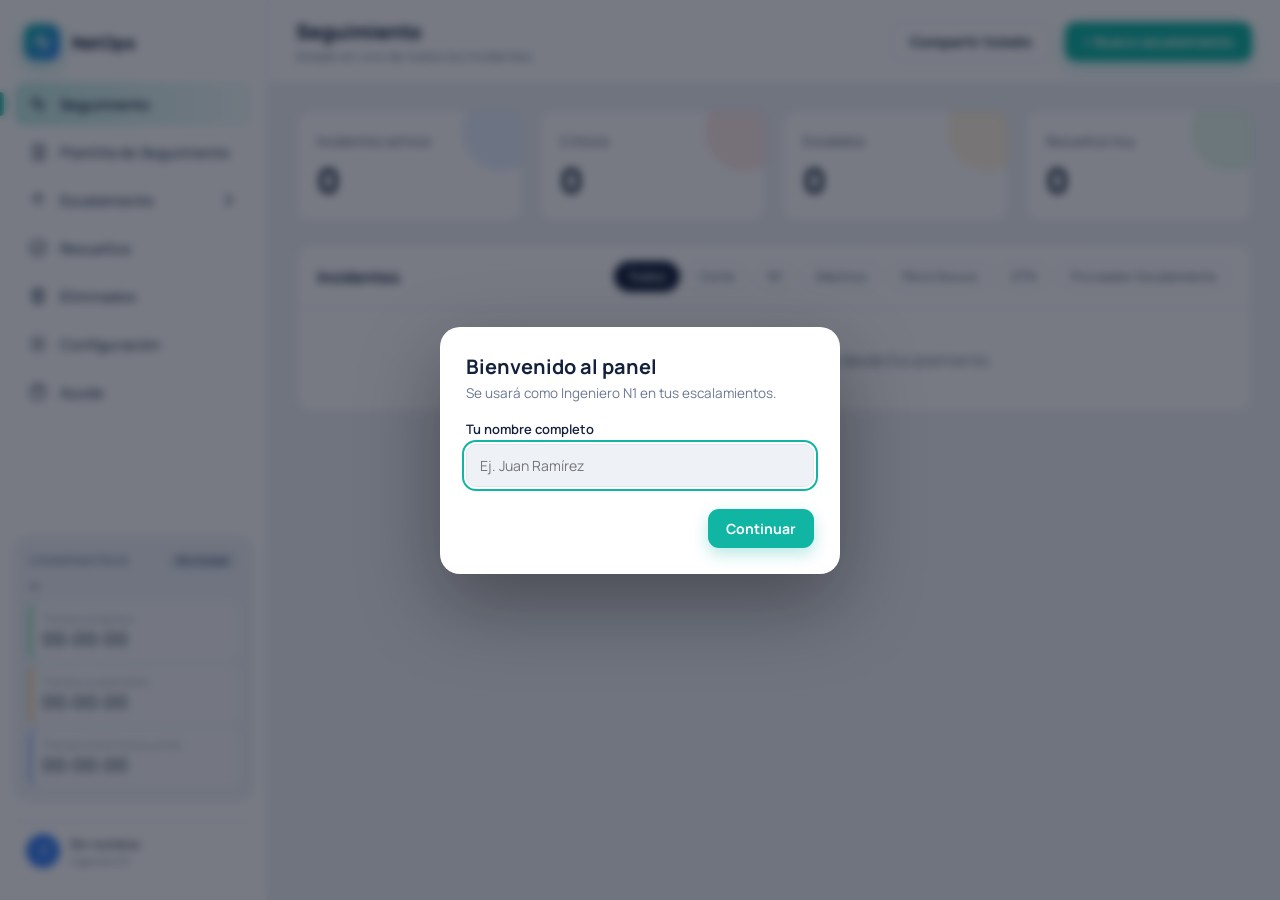
==== commit e4079529: "Update fmt.Println message from 'Hello' to 'Goodbye'" ====
--- a/index.html
+++ b/index.html
@@ -302,7 +302,7 @@
  doc:'<path d="M7 3h8l4 4v14H7z"/><path d="M15 3v4h4M10 12h6M10 16h6"/>',
  trash:'<path d="M4 7h16M10 11v6M14 11v6M6 7l1 13h10l1-13M9 7V4h6v3"/>'};
 const svg=k=>`<svg viewBox="0 0 24 24" fill="none" stroke="currentColor" stroke-width="2" stroke-linecap="round" stroke-linejoin="round">${ico[k]}</svg>`;
-const TYPES={Corte:'#ef4444',N1:'#3b82f6',Eléctrico:'#f59e0b','Fibra Oscura':'#8b5cf6',OTN:'#10b5a4'};
+const TYPES={Corte:'#ef4444',N1:'#3b82f6',Eléctrico:'#f59e0b','Fibra Oscura':'#8b5cf6',OTN:'#10b5a4','Proveedor Escalamiento':'#6366f1'};
 const ST={Abierto:'#ef4444','En proceso':'#f59e0b',Escalado:'#3b82f6',Resuelto:'#22c55e'};
 let T=[];
 const MENU=[
@@ -379,7 +379,7 @@
  const sb=$('#sumBtn');if(sb)sb.style.display=cur.startsWith('esc:')?'':'none';
  const hb=$('#shBtn');if(hb)hb.style.display=(cur==='seg'||cur.startsWith('esc:'))?'':'none';
  const v=$('#view');const isEsc=cur.startsWith('esc:');const type=isEsc?cur.slice(4):null;
- $('#newBtn').style.display=(cur==='cfg'||cur==='help'||cur==='res'||cur==='del'||cur==='evt')?'none':'';$('#newBtn').textContent=({'esc:Corte':'+ Escalar corte','esc:N1':'+ Escalar N1','esc:Eléctrico':'+ Escalar eléctrico','esc:OTN':'+ Escalar OTN','esc:Fibra Oscura':'+ Escalar fibra oscura'})[cur]||'+ Nuevo escalamiento';
+ $('#newBtn').style.display=(cur==='cfg'||cur==='help'||cur==='res'||cur==='del'||cur==='evt')?'none':'';$('#newBtn').textContent=({'esc:Corte':'+ Escalar corte','esc:N1':'+ Escalar N1','esc:Eléctrico':'+ Escalar eléctrico','esc:OTN':'+ Escalar OTN','esc:Fibra Oscura':'+ Escalar fibra oscura','esc:Proveedor Escalamiento':'+ Nueva plantilla de seguimiento'})[cur]||'+ Nuevo escalamiento';
  if(cur==='seg'){
   $('#title').textContent='Seguimiento';$('#subtitle').textContent='Estado en vivo de todos los incidentes';
   const open=LV().filter(t=>t.st!=='Resuelto');
@@ -452,6 +452,7 @@
  const asb=$('#as');if(asb)asb.onclick=()=>ask({title:'Asociar a ticket master',sub:'Escribe el número del ticket master al que quieres asociar el ticket '+t.id+'.',label:'Ticket master',ph:'Ej. TIK-20188018-J5S0',val:t.parent||'',ok:'Asociar',cancel:true,cb:n=>{n=n.trim();const er=masterErr(n,t.id);if(er){toast(er);return}t.o=t.o||otnOf(t);t.o.master=n;t.parent=n;close();buildNav();render();toast(t.id+' asociado al ticket master '+n+(T.some(x=>x.id===n&&!x.del)?'':' (no está registrado aquí)'))}});
  const unb=$('#un');if(unb)unb.onclick=()=>{delete t.parent;if(t.o)delete t.o.master;close();buildNav();render();toast('Asociación quitada')};
  const edb=$('#ed');if(edb)edb.onclick=()=>{close();if(t.parent&&!t.o){const m=T.find(x=>x.id===t.parent);if(m)segForm(m,t.id,t);else toast('No se encontró el ticket master')}else if(t.ev&&!t.d&&!t.el){EV=t.id;W=null;go('evt')}else if(t.type==='Eléctrico')electricForm(t);else if(t.o||t.type==='OTN'||t.type==='Fibra Oscura')otnForm(t,t.type);else corteForm(t)};
+ const mpb=$('#mp');if(mpb)mpb.onclick=()=>{t.type='Proveedor Escalamiento';close();buildNav();render();toast(t.id+' movido a Proveedor Escalamiento')};
  const sgb=$('#sg');if(sgb)sgb.onclick=()=>ask({title:'Crear ticket secundario',sub:'Se asocia al ticket master '+t.id+'. Solo escribe el número del nuevo ticket.',label:'No. Ticket',ph:'Ej. 123456',ok:'Continuar',cancel:true,cb:n=>segForm(t,n)});
  $('#dl').onclick=()=>{t.del=true;t.delAt=Date.now();if(EV===t.id){EV=null;W=null}close();buildNav();render();toast(t.id+' enviado a Eliminados')};
  const r=$('#resolve');if(r)r.onclick=()=>cerrarModal(t,(at,tm)=>{const n=resolverTicket(t,at,tm);if(WFor===t.id)W=null;close();buildNav();render();toast(t.id+' resuelto'+(n?' junto con '+n+(n===1?' secundario':' secundarios'):'')+': ahora está en Resueltos')});
@@ -542,8 +543,8 @@
 }
 function resumenEvento(t){const p=evParts(t);return [`Ticket: ${t.id}`,`Fecha y hora: ${p.fecha}`,`Tramo afectado: ${p.tramo}`,`Tiempo total: ${p.tot}`,`Proveedor: ${(p.ev&&p.ev.prov)||''}`,`País: ${(p.ev&&p.ev.pais)||'ECUADOR'}`,`Tickets secundarios: ${p.kids.length?p.kids.join(', '):'Ninguno'}`,`Diagnóstico: ${p.diag}`,`Último avance: ${p.ult}`,'',`Cto: @${p.tc}`].join('\n')}
 const evBloque=t=>{const p=evParts(t);return (t.type==='Eléctrico'?[`Ticket: ${t.id}`,`Nodo: ${p.tramo}`,`Último Avance: ${p.ult}`]:[`Ticket: ${t.id}`,`Tramo afectado: ${p.tramo}`,`Tickets secundarios: ${p.kids.length?p.kids.join(', '):'Ninguno'}`,`Último Avance: ${p.ult}`]).join('\n')};
-const RES_ORDER=['Corte','Eléctrico','N1','Fibra Oscura','OTN'];
-const RES_FR={Corte:['Actualmente no se tiene afectación en las troncales.','las troncales'],'Eléctrico':['Actualmente no se tiene eventos en los nodos de batería.','los nodos de batería'],N1:['Actualmente no se tiene eventos de N1.','los eventos de N1'],'Fibra Oscura':['Actualmente no se tiene eventos de fibra oscura.','los eventos de fibra oscura'],OTN:['Actualmente no se tiene eventos de OTN.','los eventos de OTN']};
+const RES_ORDER=['Corte','Eléctrico','N1','Fibra Oscura','OTN','Proveedor Escalamiento'];
+const RES_FR={Corte:['Actualmente no se tiene afectación en las troncales.','las troncales'],'Eléctrico':['Actualmente no se tiene eventos en los nodos de batería.','los nodos de batería'],N1:['Actualmente no se tiene eventos de N1.','los eventos de N1'],'Fibra Oscura':['Actualmente no se tiene eventos de fibra oscura.','los eventos de fibra oscura'],OTN:['Actualmente no se tiene eventos de OTN.','los eventos de OTN'],'Proveedor Escalamiento':['Actualmente no se tiene eventos de proveedores.','los eventos de proveedores']};
 const saludo=()=>{const h=new Date().getHours();return h>=5&&h<12?'Buenos días':h<19?'Buenas tardes':'Buenas noches'};
 function resumenLista(types,inc){
  const L=[`${saludo()} estimados, se comparte el resumen de eventos hasta el momento,`,''];
@@ -985,29 +986,29 @@
 const AVPRE=['Cuadrilla en movilización'];
 function lastElAv(t){const a=t.el&&t.el.avs;return a&&a.length?avSorted(a).slice(-1)[0]:null}
 function avanceElec(t){
- let at=nowLocal(),txt='';
+ let txt='';
  const draw=()=>{
-  open(`<h3>Dar avance · ${esc(t.id)}</h3><p class="sub2">Registra el avance del nodo ${esc(t.site)}.</p>
-  <label for="av-at">Fecha y hora</label><input id="av-at" data-pk readonly style="cursor:pointer" value="${esc(fdt(at))}">
-  <label for="av-txt">Avance</label><textarea id="av-txt" placeholder="Escribe el avance…" style="min-height:90px">${esc(txt)}</textarea>
+  open(`<h3>Dar avance · ${esc(t.id)}</h3><p class="sub2">Registra el avance del nodo ${esc(t.site)}. Al continuar te pediré desde qué hora es el avance.</p>
+  <label for="av-txt">Avance</label><textarea id="av-txt" placeholder="Escribe el avance…" style="min-height:100px">${esc(txt)}</textarea>
   <div class="wchips" style="margin-top:8px">${AVPRE.map((p,i)=>`<button type="button" class="chip" data-p="${i}">${esc(p)}</button>`).join('')}</div>
-  <div class="row"><button class="btn ghost" data-close>Cancelar</button><button class="btn" id="av-ok">Guardar avance</button></div>`);
-  const f=$('#av-at'),ta=$('#av-txt');
-  const pk=()=>{txt=ta.value;pickDT({title:'Fecha y hora del avance',value:at,cb:v=>{at=v;draw()}})};
-  f.onclick=pk;f.onkeydown=e=>{if(e.key==='Enter'){e.preventDefault();pk()}};
+  <div class="row"><button class="btn ghost" data-close>Cancelar</button><button class="btn" id="av-ok">Continuar</button></div>`);
+  const ta=$('#av-txt');
   ta.oninput=()=>{txt=ta.value};
   document.querySelectorAll('#modal [data-p]').forEach(b=>b.onclick=()=>{const p=AVPRE[+b.dataset.p],c=ta.value.trim();ta.value=!c||AVPRE.includes(c)?p:c+'\n'+p;txt=ta.value;ta.focus()});
   $('#av-ok').onclick=()=>{
    const x=ta.value.trim();if(!x){ta.style.borderColor='var(--bad)';toast('Escribe el avance');return}
-   t.el=t.el||elOf(t);(t.el.avs=t.el.avs||[]).push({at,txt:x});buildNav();close();toast('Avance registrado');detail(t.id);
+   txt=x;
+   pickDT({title:'¿Desde qué hora es el avance?',value:nowLocal(),cb:at=>{t.el=t.el||elOf(t);(t.el.avs=t.el.avs||[]).push({at,txt:x});buildNav();close();toast('Avance registrado · '+fdt(at));detail(t.id)}});
   };
+  setTimeout(()=>ta.focus(),60);
  };
  draw();
 }
 function detailBtns(t,B,f){
  const {isOtn,isSec,lk}=f,el=t.type==='Eléctrico'&&!lk&&!t.del;
  const g1=[B('vt','Ver plantilla'),B('ct','Copiar plantilla'),t.ev&&(t.d||t.el)?B('cev','Copiar plantilla de evento'):'',(!t.del&&!lk)?B('ed','Editar plantilla'):'',(!t.del&&!t.parent)?B('gev','Plantilla de evento'):''].join('');
- const g2=t.del?'':[(t.parent||lk)?'':B('sg','Crear ticket secundario'),(isOtn&&!isSec&&!lk)?B('as',t.parent?'Cambiar ticket master':'Asociar a ticket master'):'',(isOtn&&!isSec&&!lk&&t.parent)?B('un','Quitar asociación'):'',el?B('ut',t.el&&t.el.utility?'Nodo Utility · cambiar':'Nodo Utility'):'',(el&&t.el&&t.el.utility)?B('uq','Quitar Nodo Utility'):'',el?B('av','Dar avance'):''].join('');
+ const mp=(!t.del&&!lk&&t.ev&&!t.d&&!t.el&&!t.o&&!t.parent&&t.type!=='Proveedor Escalamiento')?B('mp','Mover a Proveedor Escalamiento'):'';
+ const g2=t.del?'':[(t.parent||lk)?'':B('sg','Crear ticket secundario'),(isOtn&&!isSec&&!lk)?B('as',t.parent?'Cambiar ticket master':'Asociar a ticket master'):'',(isOtn&&!isSec&&!lk&&t.parent)?B('un','Quitar asociación'):'',el?B('ut',t.el&&t.el.utility?'Nodo Utility · cambiar':'Nodo Utility'):'',(el&&t.el&&t.el.utility)?B('uq','Quitar Nodo Utility'):'',el?B('av','Dar avance'):'',mp].join('');
  const g3=t.del?B('rs','Restaurar',1)+B('hd','Eliminar definitivamente',0,'color:var(--bad)'):B('dl','Eliminar',0,'color:var(--bad)')+(t.st!=='Resuelto'?B('resolve','Marcar resuelto',1):B('reopen','Reabrir',1));
  return `<div class="bgl">Plantilla</div><div class="bgrid">${g1}</div>${g2?`<div class="bgl">Acciones del ticket</div><div class="bgrid">${g2}</div>`:''}<div class="row" style="justify-content:space-between;align-items:center;flex-wrap:wrap"><button class="btn ghost" data-close>Cerrar</button><div style="display:flex;gap:8px;flex-wrap:wrap;justify-content:flex-end">${g3}</div></div>`;
 }
@@ -1038,6 +1039,7 @@
 $('#newBtn').onclick=()=>{
  if(cur==='esc:Corte'||cur==='esc:N1')return corteForm(null,cur.slice(4));
  if(cur==='esc:Eléctrico')return electricForm();
+ if(cur==='esc:Proveedor Escalamiento'){EV=null;W=null;go('evt');return}
  if(cur==='esc:OTN'||cur==='esc:Fibra Oscura')return otnForm(null,cur.slice(4));
  const pre=cur.startsWith('esc:')?cur.slice(4):'Corte';
  open(`<h3>Nuevo escalamiento</h3><p class="sub2">Se notificará al área responsable al guardar.</p>
@@ -1185,10 +1187,11 @@
  if(window.getSelection&&String(window.getSelection()).length)return;
  const t=tplEvento(W);if(p.textContent!==t)p.textContent=t;
 }
+const fhm=ms=>{const t=new Date(ms),p=n=>String(n).padStart(2,'0');return `${p(t.getHours())}:${p(t.getMinutes())} ${p(t.getDate())}/${p(t.getMonth()+1)}/${t.getFullYear()}`};
 function tplEvento(w){
  const L=['SEGUIMIENTO TORRE DE CONTROL','---------DATOS GENERALES--------',`* ID Ticket: ${w.id}`,`* Fecha y hora de afectación (GMT-5): ${fdt(w.acc)}`,`* Estado del seguimiento: ${evTimes(w)?evTimes(w).st:'Sin iniciar'}`,`* Tiempo en progreso: ${fdur(evTimes(w)?evTimes(w).prog:0)}`,`* Tiempo suspendido: ${fdur(evTimes(w)?evTimes(w).sus:0)}`,`* Tiempo total transcurrido: ${fdur(evTimes(w)?evTimes(w).tot:0)}`,`* Tramo afectado: ${w.tramo}`,''];
  w.eqs.forEach(q=>L.push(`* Nodo: ${q.n||''}`,`* Hostname: ${q.h}`,`* Puerto: ${q.p}`,''));
- L.push(`* Red afectada: ${w.red}`,`* Red Onnet: ${w.onnet}`,`* Proveedor Offline: ${w.prov}`,`* País de falla: ${w.pais}`,'','--------IMPACTO--------',`* Impacto: ${w.impacto||''}`,`* Capacidad afectada: ${w.cap?w.cap+'G':''}`,...tkLines(w,'cd','Ticket caída total'),...tkLines(w,'fo','Ticket fibra oscura'),'','----------DIAGNÓSTICO-------------',`* Diagnóstico: ${w.diag}`,`* Acciones adicionales: ${w.acc2}`,`* ETR: ${w.noetr?'Sin ETR':(w.etr?`${+w.etrH||0} h ${+w.etrM||0} min (hasta ${fdt(w.etr.end)})`:'')}`,'','--------AVANCES Y COMENTARIOS--------');
+ L.push(`* Red afectada: ${w.red}`,`* Red Onnet: ${w.onnet}`,`* Proveedor Offline: ${w.prov}`,`* País de falla: ${w.pais}`,'','--------IMPACTO--------',`* Impacto: ${w.impacto||''}`,`* Capacidad afectada: ${w.cap?w.cap+'G':''}`,...tkLines(w,'cd','Ticket caída total'),...tkLines(w,'fo','Ticket fibra oscura'),'','----------DIAGNÓSTICO-------------',`* Diagnóstico: ${w.diag}`,`* Acciones adicionales: ${w.acc2}`,`* ETR: ${w.noetr?'Sin ETR':(w.etr?`${+w.etrH||0} h ${+w.etrM||0} min ( inicio ${fhm(w.etr.start)} hasta ${fdt(w.etr.end)} )`:'')}`,'','--------AVANCES Y COMENTARIOS--------');
  avSorted(w.avs).filter(a=>!a.who.startsWith('Inicio de tiempos')).forEach(a=>L.push(`[${fdt(a.at)}] ${a.who}${a.txt?': '+a.txt:''}`));
  return L.join('\n');
 }
@@ -1206,7 +1209,7 @@
 let etrT;
 function etrAuto(){
  const h=Math.max(0,+W.etrH||0),m=Math.max(0,+W.etrM||0),ms=(h*60+m)*6e4,tp=$('#tpl');
- if(!ms){W.etr=null}else{W.etr={end:Date.now()+ms,start:Date.now()};if(W.id.trim())saveEv();else toast('Contador iniciado. Escribe el ID Ticket para guardarlo')}
+ if(!ms){W.etr=null}else{const st=W.etrS||Date.now();W.etr={end:st+ms,start:st};if(W.id.trim())saveEv();else toast('Contador iniciado. Escribe el ID Ticket para guardarlo')}
  etrPaint();if(tp)tp.textContent=tplEvento(W);
 }
 function pickDT(o){
@@ -1255,7 +1258,7 @@
  tk('cd','Ticket caída total');tk('fo','Ticket fibra oscura');
  const etr=g(/\* ETR:[ \t]*(.*)/);
  if(/sin etr/i.test(etr))w.noetr=true;
- else{const m=etr.match(/(\d+)\s*h\s*(\d+)\s*min/i);if(m){w.etrH=m[1];w.etrM=m[2];const end=Date.parse(iso(etr.split('hasta')[1]||''));if(end)w.etr={end,start:end-(+m[1]*60+ +m[2])*6e4}}}
+ else{const m=etr.match(/(\d+)\s*h\s*(\d+)\s*min/i);if(m){w.etrH=m[1];w.etrM=m[2];const end=Date.parse(iso(etr.split('hasta')[1]||''));if(end){let st=end-(+m[1]*60+ +m[2])*6e4;const mi=etr.match(/inicio\s+(\d{1,2}):(\d{2})\s+(\d{1,2})\/(\d{1,2})\/(\d{4})/);if(mi){const sv=new Date(+mi[5],+mi[4]-1,+mi[3],+mi[1],+mi[2]).getTime();if(sv){st=sv;w.etrS=sv}}w.etr={end,start:st}}}}
  const i=txt.indexOf('AVANCES Y COMENTARIOS');
  if(i>=0)txt.slice(i).split('\n').slice(1).forEach(l=>{const m=l.match(/^\[(\d{1,2}\/\d{1,2}\/\d{4}\s+\d{1,2}:\d{2})\]\s*([^:\n]+?)(?::\s*(.*))?$/);if(m)w.avs.push({who:m[2].trim(),at:iso(m[1]),txt:m[3]||''});else if(l.trim()&&w.avs.length)w.avs[w.avs.length-1].txt+='\n'+l.trim()});
  if(w.acc)w.t0=Date.parse(w.acc);
@@ -1294,7 +1297,7 @@
  if(!id){const e=$('#e-id');if(e){e.style.borderColor='var(--bad)';e.focus()}toast('Escribe el ID Ticket');return false}
  const t=EV?T.find(x=>x.id===EV):null;
  if(T.some(x=>x.id===id&&x!==t)){toast('Ya existe un ticket '+id);return false}
- W.id=id;W.suspAcc=W.suspAcc||0;const f={id,site:W.tramo||'Evento '+id,type:t?t.type:(MAPT[W.red]||'Corte'),desc:W.diag||'Evento sin diagnóstico.'};
+ W.id=id;W.suspAcc=W.suspAcc||0;const f={id,site:W.tramo||'Evento '+id,type:t?t.type:'Proveedor Escalamiento',desc:W.diag||'Evento sin diagnóstico.'};
  if(t)Object.assign(t,f);else T.unshift({...f,st:W.endAt?'Resuelto':'Abierto',pr:'Alta',time:'Ahora',who:'Por asignar'});
  (t||T[0]).ev=clone(W);EV=id;WFor=id;buildNav();tmPaint();return true;
 }
@@ -1344,7 +1347,7 @@
  <label for="e-acc2">Acciones adicionales</label><textarea id="e-acc2" data-k="acc2">${esc(W.acc2)}</textarea>
  <div class="sech">ETR</div>
  <label style="display:flex;align-items:center;gap:9px;cursor:pointer"><input type="checkbox" data-k="noetr" ${W.noetr?'checked':''} style="width:18px;height:18px;padding:0;accent-color:var(--acc)">Sin ETR (ocultar contador)</label>
- <div id="etr-sec" style="${W.noetr?'display:none':''}"><div class="fg3" style="align-items:end">${F('etrH','Horas','number')}${F('etrM','Minutos','number')}<div><button type="button" class="btn ghost" id="e-stop">Detener</button></div></div><div id="etr-box"></div></div>
+ <div id="etr-sec" style="${W.noetr?'display:none':''}"><div class="fg3" style="align-items:end">${F('etrH','Horas','number')}${F('etrM','Minutos','number')}<div style="display:flex;gap:8px;flex-wrap:wrap"><button type="button" class="btn ghost" id="e-etrs">Hora que inicia el ETR</button><button type="button" class="btn ghost" id="e-stop">Detener</button></div></div>${W.etrS?`<small style="color:var(--mut);font-weight:600;display:block;margin-top:8px">Inicio del ETR: ${fhm(W.etrS)}</small>`:''}<div id="etr-box"></div></div>
  <div class="sech" id="sec-av">Avances y comentarios</div>
  <div class="wchips" style="margin-top:12px">${WH.map(([n,c])=>`<button type="button" class="wchip ${W.who===n?'on':''}" data-who="${n}" style="--c:${c}">${n}</button>`).join('')}</div>
  ${D('avAt','Fecha y hora del avance')}
@@ -1405,7 +1408,8 @@
   if(saveEv()){render();toast('Tiempos reanudados y registrados en la plantilla')}
  };
  $('#e-add').onclick=()=>{W.eqs.push({n:'',h:'',p:''});render()};
- $('#e-stop').onclick=()=>{W.etr=null;W.etrH='';W.etrM='';if(W.id.trim())saveEv();render();toast('Contador detenido')};
+ $('#e-etrs').onclick=()=>pickDT({title:'Hora en la que inicia el ETR',value:W.etrS?isoLocal(W.etrS):nowLocal(),extra:{label:'Usar la hora actual',val:'__auto'},cb:v=>{W.etrS=v==='__auto'?null:Date.parse(v);const ms=((+W.etrH||0)*60+(+W.etrM||0))*6e4;if(ms)etrAuto();else toast('Hora de inicio guardada. Escribe las horas y minutos del ETR');render()}});
+ $('#e-stop').onclick=()=>{W.etr=null;W.etrH='';W.etrM='';W.etrS=null;if(W.id.trim())saveEv();render();toast('Contador detenido')};
  $('#e-av').onclick=()=>{
   const txt=(W.avTxt||'').trim();if(!txt){$('#e-avTxt').style.borderColor='var(--bad)';toast('Escribe el comentario del avance');return}
   if(!WH.some(x=>x[0]===W.who)){const c=document.querySelector('#evw .wchips');if(c){c.classList.remove('err');void c.offsetWidth;c.classList.add('err')}toast('Elige quién da el avance: Validaciones Noc, TCE, proveedor u O&M');return}
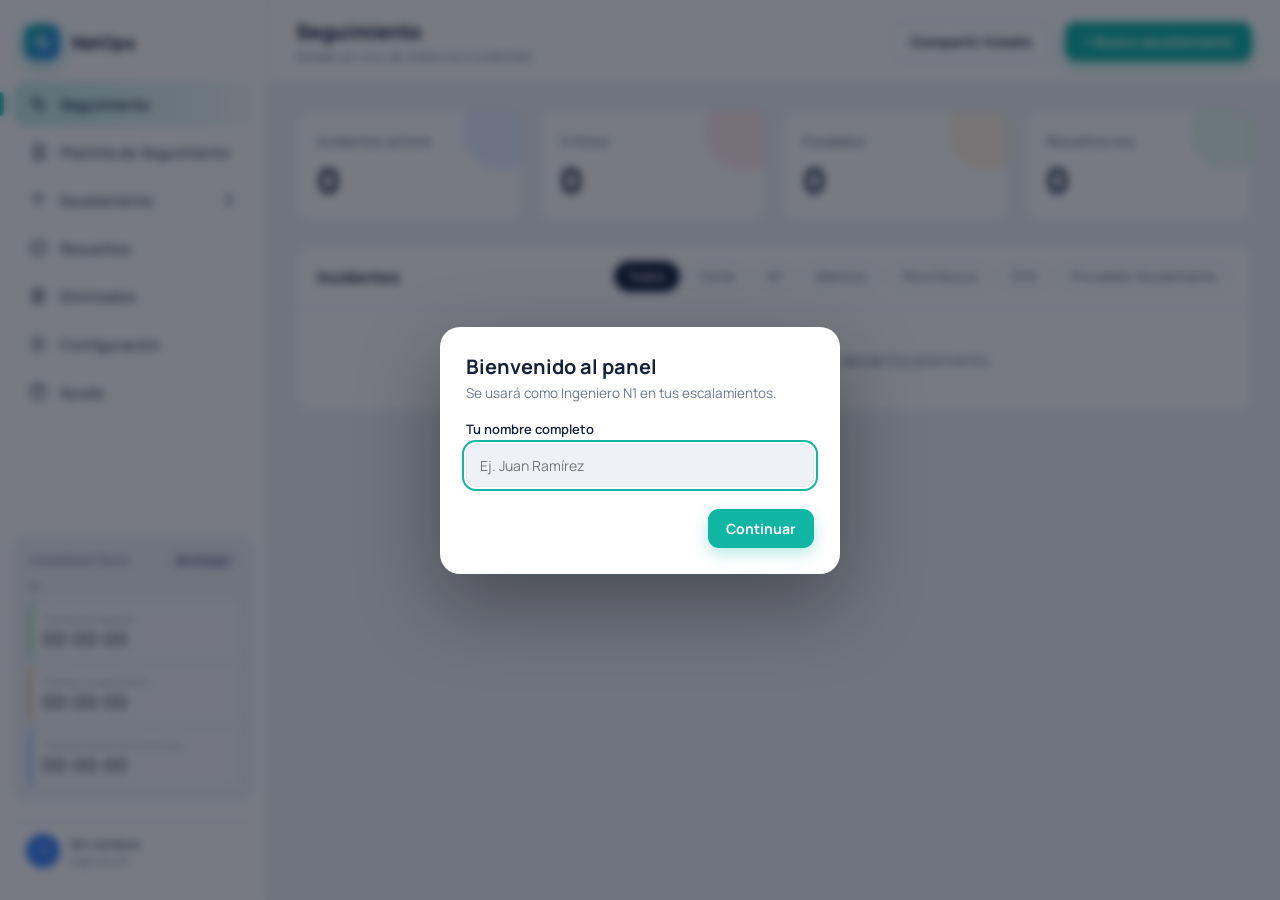
==== commit 018a028a: "Update print statement from 'Hello' to 'Goodbye'" ====
--- a/index.html
+++ b/index.html
@@ -17,11 +17,11 @@
 /* Sidebar */
 .side{width:268px;background:var(--side);color:var(--stx);border-right:1px solid var(--stl);display:flex;flex-direction:column;padding:20px 14px;flex-shrink:0;transition:transform .35s cubic-bezier(.3,.8,.3,1),background-color .35s,color .35s;z-index:30}
 .brand{display:flex;align-items:center;gap:12px;padding:4px 10px 22px;color:var(--sts);font-weight:800;font-size:17px}
-.logo{width:36px;height:36px;border-radius:11px;background:linear-gradient(135deg,var(--acc),#3b82f6);display:grid;place-items:center;box-shadow:0 6px 18px rgba(16,181,164,.4)}
+.logo{width:36px;height:36px;border-radius:11px;background:linear-gradient(135deg,var(--acc),#3b82f6);display:grid;place-items:center;box-shadow:0 6px 18px color-mix(in srgb,var(--acc) 40%,transparent)}
 .nav{display:flex;flex-direction:column;gap:4px;flex:1}
 .item{display:flex;align-items:center;gap:12px;width:100%;padding:12px 14px;border:0;background:none;border-radius:12px;text-align:left;font-weight:600;font-size:14.5px;color:var(--stx);position:relative;transition:background .2s,color .2s}
 .item:hover{background:var(--side2);color:var(--sts)}
-.item.active{background:linear-gradient(90deg,rgba(16,181,164,.25),rgba(16,181,164,.05));color:var(--sts)}
+.item.active{background:linear-gradient(90deg,color-mix(in srgb,var(--acc) 25%,transparent),color-mix(in srgb,var(--acc) 5%,transparent));color:var(--sts)}
 .item.active::before{content:"";position:absolute;left:-14px;top:10px;bottom:10px;width:4px;border-radius:0 4px 4px 0;background:var(--acc)}
 .item svg{width:20px;height:20px;flex-shrink:0}
 .chev{margin-left:auto;transition:transform .3s}
@@ -43,7 +43,7 @@
 .top h1{font-size:20px;margin:0;font-weight:800}
 .top p{margin:2px 0 0;color:var(--mut);font-size:13px}
 .sp{flex:1}
-.btn{border:0;background:var(--acc);color:#fff;font-weight:700;padding:10px 18px;border-radius:11px;font-size:14px;transition:transform .15s,background .2s,box-shadow .2s;box-shadow:0 6px 16px rgba(16,181,164,.3)}
+.btn{border:0;background:var(--acc);color:#fff;font-weight:700;padding:10px 18px;border-radius:11px;font-size:14px;transition:transform .15s,background .2s,box-shadow .2s;box-shadow:0 6px 16px color-mix(in srgb,var(--acc) 30%,transparent)}
 .btn:hover{background:var(--acc2);transform:translateY(-1px)}
 .btn:active{transform:scale(.97)}
 .btn.ghost{background:none;color:var(--ink);border:1px solid var(--line);box-shadow:none}
@@ -104,7 +104,7 @@
 .sec{margin:20px 0 -4px;padding-top:14px;border-top:1px dashed var(--line);font-size:13px;font-weight:800;color:var(--acc2)}
 .sec:first-of-type{border-top:0;margin-top:6px;padding-top:0}
 pre.tpl{background:var(--bg);border:1px solid var(--line);border-radius:12px;padding:16px;font:12.5px/1.65 ui-monospace,Menlo,Consolas,monospace;white-space:pre-wrap;word-break:break-word;margin:0;position:sticky;top:0}
-@media (max-width:760px){.tg{grid-template-columns:1fr}.fg3{grid-template-columns:1fr}}
+@media (max-width:760px){.view.evtv{display:block;overflow:auto}.view.evtv .abar{position:sticky;box-shadow:0 8px 22px rgba(20,33,61,.1)}.view.evtv>.tg>div,.view.evtv>.tg>div:last-child{overflow:visible;display:block}.view.evtv>.tg>div:last-child pre{max-height:60vh!important}.tg{grid-template-columns:1fr}.fg3{grid-template-columns:1fr}}
 .dl dt{color:var(--mut)}.dl dd{margin:0;font-weight:600}
 .toast{position:fixed;right:22px;bottom:calc(22px + env(safe-area-inset-bottom,0px));background:var(--ink);color:var(--surface);padding:14px 20px;border-radius:12px;font-weight:600;transform:translateY(100px);opacity:0;transition:.4s cubic-bezier(.3,1.3,.5,1);z-index:60}
 .toast.show{transform:none;opacity:1}
@@ -157,7 +157,10 @@
 .ck input{width:18px;height:18px;padding:0;accent-color:var(--acc);cursor:pointer}
 .tkh{display:flex;align-items:flex-start;gap:12px;margin-top:8px;flex-wrap:wrap}
 .tkh b{background:var(--acc);color:#fff;border-radius:99px;padding:3px 12px;font-size:13px;white-space:nowrap}
-.tkcs{display:flex;gap:6px;flex-wrap:wrap}
+.tkcs{display:flex;flex-direction:column;gap:6px;flex:1 1 100%;min-width:0}
+.tkr{display:flex;gap:10px;align-items:baseline;background:var(--bg);border:1px solid var(--line);border-radius:8px;padding:6px 10px;animation:in .25s both}
+.tkr .tid{font:700 12.5px ui-monospace,Menlo,Consolas,monospace;white-space:nowrap}
+.tkr .tdc{flex:1;min-width:0;font-size:12.5px;color:var(--mut);overflow-wrap:anywhere}
 .tkc{font:600 12px ui-monospace,Menlo,Consolas,monospace;background:var(--bg);border:1px solid var(--line);border-radius:8px;padding:3px 8px;animation:in .25s both}
 .avb{display:flex;gap:8px;margin-top:8px}
 .btn{position:relative;overflow:hidden}
@@ -256,6 +259,31 @@
 .bgl{font-size:11.5px;font-weight:800;color:var(--mut);text-transform:uppercase;letter-spacing:.06em;margin:16px 0 8px}
 .bgrid{display:grid;grid-template-columns:repeat(auto-fill,minmax(160px,1fr));gap:8px}
 .bgrid .btn{width:100%;padding:9px 10px;font-size:13px;white-space:normal;line-height:1.25}
+.avl{display:flex;flex-direction:column;gap:8px}
+.avo{display:flex;gap:6px;align-items:stretch}
+.avo .btn{flex:1;text-align:left;justify-content:flex-start}
+#av-otro{text-align:left}
+.aso{display:flex;flex-direction:column;gap:6px;margin-top:10px}
+.asr{display:flex;gap:10px;align-items:center;text-align:left;border:1px solid var(--line);background:var(--bg);border-radius:10px;padding:8px 12px;font-size:13px;cursor:pointer;color:var(--ink);transition:background .2s}
+.asr:hover{background:var(--line)}
+.asr small{color:var(--mut);flex:1;min-width:0;overflow:hidden;text-overflow:ellipsis;white-space:nowrap}
+.abar{position:sticky;top:0;z-index:8;box-shadow:0 8px 22px rgba(20,33,61,.1)}
+.view.evtv{display:flex;flex-direction:column;overflow:hidden;padding-bottom:16px}
+.view.evtv>*{flex:none}
+.view.evtv .abar{position:static;box-shadow:none}
+.view.evtv>.tg{flex:1 1 auto;min-height:0;grid-template-rows:minmax(0,1fr);align-items:stretch;overflow:hidden}
+.view.evtv>.tg>div{min-height:0;height:100%;overflow:auto;overscroll-behavior:contain}
+.view.evtv>.tg>div:last-child{display:flex;flex-direction:column;overflow:hidden;position:static!important}
+.view.evtv>.tg>div:last-child pre{flex:1 1 auto;min-height:0;max-height:none!important}
+@media (max-width:760px){.view.evtv{display:block;overflow:auto}.view.evtv .abar{position:sticky;box-shadow:0 8px 22px rgba(20,33,61,.1)}.view.evtv>.tg>div,.view.evtv>.tg>div:last-child{overflow:visible;display:block;max-height:none}.view.evtv>.tg>div:last-child pre{max-height:60vh!important}}
+.thg{display:grid;grid-template-columns:repeat(auto-fill,minmax(130px,1fr));gap:12px;padding:16px 20px}
+.thm{border:2px solid var(--line);background:var(--surface);border-radius:14px;padding:10px;display:flex;flex-direction:column;gap:8px;cursor:pointer;text-align:left;font-weight:700;font-size:13.5px;color:var(--ink);transition:transform .2s,border-color .2s,box-shadow .2s}
+.thm:hover{transform:translateY(-3px)}
+.thm.on{border-color:var(--acc);box-shadow:0 0 0 3px color-mix(in srgb,var(--acc) 25%,transparent)}
+.thp{position:relative;display:block;height:56px;border-radius:9px;overflow:hidden;border:1px solid rgba(0,0,0,.1)}
+.thp i{position:absolute;left:0;top:0;bottom:0;width:26%}
+.thp b{position:absolute;left:34%;top:10px;width:34%;height:10px;border-radius:6px}
+.thp em{position:absolute;left:34%;right:8%;bottom:8px;height:20px;border-radius:6px}
 @media (max-width:860px){
  .side{position:fixed;inset:0 auto 0 0;transform:translateX(-100%)}
  .side.show{transform:none}
@@ -378,7 +406,7 @@
 function render(){
  const sb=$('#sumBtn');if(sb)sb.style.display=cur.startsWith('esc:')?'':'none';
  const hb=$('#shBtn');if(hb)hb.style.display=(cur==='seg'||cur.startsWith('esc:'))?'':'none';
- const v=$('#view');const isEsc=cur.startsWith('esc:');const type=isEsc?cur.slice(4):null;
+ const v=$('#view');v.classList.toggle('evtv',cur==='evt');const isEsc=cur.startsWith('esc:');const type=isEsc?cur.slice(4):null;
  $('#newBtn').style.display=(cur==='cfg'||cur==='help'||cur==='res'||cur==='del'||cur==='evt')?'none':'';$('#newBtn').textContent=({'esc:Corte':'+ Escalar corte','esc:N1':'+ Escalar N1','esc:Eléctrico':'+ Escalar eléctrico','esc:OTN':'+ Escalar OTN','esc:Fibra Oscura':'+ Escalar fibra oscura','esc:Proveedor Escalamiento':'+ Nueva plantilla de seguimiento'})[cur]||'+ Nuevo escalamiento';
  if(cur==='seg'){
   $('#title').textContent='Seguimiento';$('#subtitle').textContent='Estado en vivo de todos los incidentes';
@@ -403,8 +431,8 @@
   v.innerHTML=`<div class="card"><div class="card-h"><h2>${done.length} resueltos</h2><div class="chips">${['Todos',...Object.keys(TYPES)].map(c=>`<button class="chip ${c===filter?'on':''}" data-f="${c}">${c}</button>`).join('')}</div></div>${rows(list)}</div>`;
  }else if(cur==='cfg'){
   $('#title').textContent='Configuración';$('#subtitle').textContent='Ajusta cómo trabaja tu panel';
-  const opts=[['Alertas sonoras','Alarmas por tiempo o por hora, con sonido y notificación del navegador',AL.on],['Notificaciones por correo','Recibe un resumen al cerrar cada turno',false],['Actualización automática','Refresca los datos cada 30 segundos',true],['Modo oscuro','Cambia la apariencia del panel',document.documentElement.dataset.theme==='dark']];
-  v.innerHTML=`<div class="card">${opts.map((o,i)=>`<div class="set"><div><b>${o[0]}</b><small>${o[1]}</small></div><button class="sw" role="switch" aria-checked="${o[2]}" data-sw="${i}" aria-label="${o[0]}"></button></div>${i===0?alarmPanel():''}`).join('')}</div>${shareCard()}${nodosCard()}${dataCard()}`;
+  const opts=[['Alertas sonoras','Alarmas por tiempo o por hora, con sonido y notificación del navegador',AL.on],['Notificaciones por correo','Recibe un resumen al cerrar cada turno',false],['Actualización automática','Refresca los datos cada 30 segundos',true],['Modo oscuro','Cambia la apariencia del panel',!!(THEMES.find(x=>x.id===document.documentElement.dataset.theme)||{}).dark]];
+  v.innerHTML=`<div class="card">${opts.map((o,i)=>`<div class="set"><div><b>${o[0]}</b><small>${o[1]}</small></div><button class="sw" role="switch" aria-checked="${o[2]}" data-sw="${i}" aria-label="${o[0]}"></button></div>${i===0?alarmPanel():''}`).join('')}</div>${themesCard()}${shareCard()}${nodosCard()}${dataCard()}`;
   $('#dt-clean').onclick=cleanData;$('#sh-open').onclick=shareModal;$('#bk-exp').onclick=exportBackup;$('#bk-imp').onclick=()=>$('#bk-file').click();$('#bk-file').onchange=e=>importBackup(e.target.files[0]);$('#nd-exp').onclick=exportNodos;$('#nd-imp').onclick=()=>$('#nd-file').click();$('#nd-file').onchange=e=>importNodos(e.target.files[0]);
  }else{
   $('#title').textContent='Ayuda';$('#subtitle').textContent='Respuestas rápidas a las dudas más comunes';
@@ -415,13 +443,14 @@
 /* Delegated events on view */
 $('#view').addEventListener('click',e=>{
  const f=e.target.closest('[data-f]');if(f){filter=f.dataset.f;render();return}
+ const th=e.target.closest('[data-th]');if(th){applyTheme(th.dataset.th);render();toast('Tema aplicado: '+(THEMES.find(x=>x.id===th.dataset.th)||{}).n);return}
  const al=e.target.closest('[data-al]');if(al){alAct(al.dataset.al);return}
  const tg=e.target.closest('[data-tg]');if(tg){toggleKids(tg.dataset.tg);return}
  const ex=e.target.closest('[data-ex]');if(ex){if(ex.dataset.ex==='1')T.forEach(x=>{if(x.parent)EXP.add(x.parent)});else EXP.clear();render();return}
  const r=e.target.closest('tr[data-id]');if(r){detail(r.dataset.id);return}
  const s=e.target.closest('[data-sw]');
  if(s){const on=s.getAttribute('aria-checked')!=='true';s.setAttribute('aria-checked',on);if(s.dataset.sw==='0')alMain(on);
-  if(s.dataset.sw==='3'){document.documentElement.dataset.theme=on?'dark':'light';try{localStorage.setItem('netops-theme',on?'dark':'light')}catch(e){}}
+  if(s.dataset.sw==='3'){applyTheme(on?'dark':'light');render();}
   toast(on?'Opción activada':'Opción desactivada')}
 });
 
@@ -541,7 +570,13 @@
  const tc=(ev&&ev.tc)||(d&&d.tc)||(el&&el.tc)||(o&&o.tc)||(t.who&&t.who!=='Por asignar'?t.who:'');
  return {fecha,tramo,tot,kids,diag,ult,tc,ev};
 }
-function resumenEvento(t){const p=evParts(t);return [`Ticket: ${t.id}`,`Fecha y hora: ${p.fecha}`,`Tramo afectado: ${p.tramo}`,`Tiempo total: ${p.tot}`,`Proveedor: ${(p.ev&&p.ev.prov)||''}`,`País: ${(p.ev&&p.ev.pais)||'ECUADOR'}`,`Tickets secundarios: ${p.kids.length?p.kids.join(', '):'Ninguno'}`,`Diagnóstico: ${p.diag}`,`Último avance: ${p.ult}`,'',`Cto: @${p.tc}`].join('\n')}
+function resumenEvento(t){
+ const p=evParts(t),e=p.ev;
+ const stt=e&&e.t0?(e.endAt?'🔴 Evento resuelto':e.suspSince?'🟡 Suspendido':'🟢 En progreso'):(t.st==='Resuelto'?'🔴 Evento resuelto':'⚪ Sin iniciar');
+ const asoc=[...(e&&e.cdOn?tkList(e.cdTk).map(x=>`${x.id}  (Caída total)`):[]),...(e&&e.foOn?tkList(e.foTk).map(x=>`${x.id}  (Fibra oscura)`):[])];
+ const etr=e&&!e.noetr&&e.etr&&e.etr.start&&e.etr.end?`ETR: ${+e.etrH||0} h ${+e.etrM||0} min ( inicio ${fhm(e.etr.start)} hasta ${fdt(e.etr.end)} )`:null;
+ return [`Ticket: ${t.id}`,`Estado: ${stt}`,`Fecha y hora: ${p.fecha}`,`Tramo afectado: ${p.tramo}`,`Tiempo total: ${p.tot}`,...(etr?[etr]:[]),`Proveedor: ${(e&&e.prov)||''}`,`País: ${(e&&e.pais)||'ECUADOR'}`,`Tickets asociados: ${asoc.length||'Ninguno'}`,...asoc.map(x=>`   - ${x}`),`Diagnóstico: ${p.diag}`,`Último avance: ${p.ult}`,'',`Cto: @${p.tc}`].join('\n');
+}
 const evBloque=t=>{const p=evParts(t);return (t.type==='Eléctrico'?[`Ticket: ${t.id}`,`Nodo: ${p.tramo}`,`Último Avance: ${p.ult}`]:[`Ticket: ${t.id}`,`Tramo afectado: ${p.tramo}`,`Tickets secundarios: ${p.kids.length?p.kids.join(', '):'Ninguno'}`,`Último Avance: ${p.ult}`]).join('\n')};
 const RES_ORDER=['Corte','Eléctrico','N1','Fibra Oscura','OTN','Proveedor Escalamiento'];
 const RES_FR={Corte:['Actualmente no se tiene afectación en las troncales.','las troncales'],'Eléctrico':['Actualmente no se tiene eventos en los nodos de batería.','los nodos de batería'],N1:['Actualmente no se tiene eventos de N1.','los eventos de N1'],'Fibra Oscura':['Actualmente no se tiene eventos de fibra oscura.','los eventos de fibra oscura'],OTN:['Actualmente no se tiene eventos de OTN.','los eventos de OTN'],'Proveedor Escalamiento':['Actualmente no se tiene eventos de proveedores.','los eventos de proveedores']};
@@ -983,24 +1018,42 @@
  };
  draw();
 }
-const AVPRE=['Cuadrilla en movilización'];
+const AVBASE=['Se moviliza cuadrilla'];
+let AVPRE=[...AVBASE];try{const x=JSON.parse(localStorage.getItem('netops-avpre')||'null');if(Array.isArray(x))x.forEach(v=>{if(v&&v!=='Cuadrilla en movilización'&&!AVPRE.includes(v))AVPRE.push(v)})}catch(e){}
+const saveAvpre=()=>{try{localStorage.setItem('netops-avpre',JSON.stringify(AVPRE.filter(x=>!AVBASE.includes(x))))}catch(e){}};
 function lastElAv(t){const a=t.el&&t.el.avs;return a&&a.length?avSorted(a).slice(-1)[0]:null}
 function avanceElec(t){
- let txt='';
  const draw=()=>{
-  open(`<h3>Dar avance · ${esc(t.id)}</h3><p class="sub2">Registra el avance del nodo ${esc(t.site)}. Al continuar te pediré desde qué hora es el avance.</p>
-  <label for="av-txt">Avance</label><textarea id="av-txt" placeholder="Escribe el avance…" style="min-height:100px">${esc(txt)}</textarea>
-  <div class="wchips" style="margin-top:8px">${AVPRE.map((p,i)=>`<button type="button" class="chip" data-p="${i}">${esc(p)}</button>`).join('')}</div>
-  <div class="row"><button class="btn ghost" data-close>Cancelar</button><button class="btn" id="av-ok">Continuar</button></div>`);
-  const ta=$('#av-txt');
-  ta.oninput=()=>{txt=ta.value};
-  document.querySelectorAll('#modal [data-p]').forEach(b=>b.onclick=()=>{const p=AVPRE[+b.dataset.p],c=ta.value.trim();ta.value=!c||AVPRE.includes(c)?p:c+'\n'+p;txt=ta.value;ta.focus()});
-  $('#av-ok').onclick=()=>{
-   const x=ta.value.trim();if(!x){ta.style.borderColor='var(--bad)';toast('Escribe el avance');return}
-   txt=x;
-   pickDT({title:'¿Desde qué hora es el avance?',value:nowLocal(),cb:at=>{t.el=t.el||elOf(t);(t.el.avs=t.el.avs||[]).push({at,txt:x});buildNav();close();toast('Avance registrado · '+fdt(at));detail(t.id)}});
+  const d0=new Date(),p=n=>String(n).padStart(2,'0');
+  open(`<h3>Dar avance · ${esc(t.id)}</h3><p class="sub2">Nodo ${esc(t.site)}. Revisa la hora y toca el avance.</p>
+  <label>Hora del avance (formato 24 h)</label><div class="hm"><input id="av-hh" maxlength="2" inputmode="numeric" placeholder="HH" value="${p(d0.getHours())}"><b>:</b><input id="av-mm" maxlength="2" inputmode="numeric" placeholder="MM" value="${p(d0.getMinutes())}"><button type="button" class="chip" id="av-now" style="margin-left:auto">Ahora</button></div>
+  <small id="av-date" style="display:block;color:var(--mut);margin-top:8px"></small>
+  <div class="bgl">Avances</div>
+  <div class="avl">${AVPRE.map((x,i)=>`<div class="avo"><button type="button" class="btn ghost" data-o="${i}">${esc(x)}</button>${i>=AVBASE.length?`<button type="button" class="chip" data-d="${i}" title="Quitar de la lista" style="color:var(--bad)">✕</button>`:''}</div>`).join('')}<button type="button" class="btn ghost" id="av-otro">Otro…</button></div>
+  <div class="row"><button class="btn ghost" data-close>Cancelar</button></div>`);
+  const hh=$('#av-hh'),mm=$('#av-mm');
+  hmWire(hh,mm);
+  const resolveAt=()=>{const h=+hh.value,m=+mm.value;if(hh.value===''||mm.value===''||h>23||m>59)return '';const d=new Date();d.setHours(h,m,0,0);if(d.getTime()>Date.now()+5*60000)d.setDate(d.getDate()-1);return isoLocal(d.getTime())};
+  const paint=()=>{const a=resolveAt();$('#av-date').textContent=a?'Se registrará como: '+fdt(a):''};
+  paint();hh.addEventListener('input',paint);mm.addEventListener('input',paint);
+  $('#av-now').onclick=()=>{const n=new Date();hh.value=p(n.getHours());mm.value=p(n.getMinutes());paint()};
+  const reg=x=>{
+   const at=resolveAt();if(!at){toast('Escribe la hora en formato 24 h');return}
+   t.el=t.el||elOf(t);(t.el.avs=t.el.avs||[]).push({at,txt:x});buildNav();close();toast('Avance registrado · '+fdt(at));detail(t.id);
   };
-  setTimeout(()=>ta.focus(),60);
+  document.querySelectorAll('#modal [data-o]').forEach(b=>b.onclick=()=>reg(AVPRE[+b.dataset.o]));
+  document.querySelectorAll('#modal [data-d]').forEach(b=>b.onclick=()=>{AVPRE.splice(+b.dataset.d,1);saveAvpre();draw();toast('Opción quitada de la lista')});
+  $('#av-otro').onclick=()=>{
+   const el=document.createElement('div');el.className='ov';el.style.zIndex=70;
+   el.innerHTML=`<div class="modal" style="max-width:420px"><h3>Otro avance</h3><p class="sub2">Escribe el avance. Quedará guardado como opción para la próxima vez.</p><label for="ot-txt">Avance</label><textarea id="ot-txt" placeholder="Escribe el avance…" style="min-height:100px"></textarea><div class="row"><button class="btn ghost" data-x>Cancelar</button><button class="btn" data-ok>Guardar avance</button></div></div>`;
+   document.body.appendChild(el);requestAnimationFrame(()=>el.classList.add('show'));
+   const ta=el.querySelector('textarea'),end=()=>{el.classList.remove('show');setTimeout(()=>el.remove(),300)};
+   setTimeout(()=>ta.focus(),60);
+   const ok=()=>{const x=ta.value.trim();if(!x){ta.style.borderColor='var(--bad)';return}end();if(!AVPRE.includes(x)){AVPRE.push(x);saveAvpre()}reg(x)};
+   el.querySelector('[data-ok]').onclick=ok;el.querySelector('[data-x]').onclick=end;
+   el.onkeydown=e=>{if(e.key==='Escape'){e.stopPropagation();end()}if(e.key==='Enter'&&(e.ctrlKey||e.metaKey)){e.preventDefault();ok()}};
+   el.addEventListener('click',e=>{if(e.target===el)end()});
+  };
  };
  draw();
 }
@@ -1012,7 +1065,61 @@
  const g3=t.del?B('rs','Restaurar',1)+B('hd','Eliminar definitivamente',0,'color:var(--bad)'):B('dl','Eliminar',0,'color:var(--bad)')+(t.st!=='Resuelto'?B('resolve','Marcar resuelto',1):B('reopen','Reabrir',1));
  return `<div class="bgl">Plantilla</div><div class="bgrid">${g1}</div>${g2?`<div class="bgl">Acciones del ticket</div><div class="bgrid">${g2}</div>`:''}<div class="row" style="justify-content:space-between;align-items:center;flex-wrap:wrap"><button class="btn ghost" data-close>Cerrar</button><div style="display:flex;gap:8px;flex-wrap:wrap;justify-content:flex-end">${g3}</div></div>`;
 }
-function tplSeg(d){return `TICKET SECUNDARIO TORRE DE CONTROL\n---------DATOS CLIENTE----------\n* No. Ticket: ${d.ticket}\n* Se asocia al ticket master: ${d.master}\n* Fecha de creación de ticket: ${fdt(d.fc)}${d.fd?`\n* Fecha de descarte eléctrico: ${fdt(d.fd)}`:''}\n* Cliente: ${d.cli}\n* Horario de revisión: ${d.hor}\n\n--------DATOS IMPORTANTES--------\n* Nombre de Nodo: ${d.nodo}\n* Tipo de falla: ${d.falla}\n\n----------DIAGNÓSTICO-------------\n* Diagnóstico N1: ${d.diag}\n\nIngeniero N1: ${d.n1}\nIngeniero TC: @${d.tc}`}
+const tecTxt=d=>{const q=(d.eqs||[]).filter(x=>x.e||x.i||x.p);return q.length?`\n\n--------INFORMACIÓN TÉCNICA-------\n${q.map(x=>`* Equipo Acceso: ${x.e}\n* Hostname: ${x.i}\n* Puerto del Acceso: ${x.p}`).join('\n\n')}`:''};
+function recalcSusp(w){
+ const L=(w.avs||[]).filter(a=>a.who==='Suspensión de tiempos'||a.who==='Reanudación de tiempos').map(a=>({s:a.who==='Suspensión de tiempos',t:Date.parse(a.at)||0})).sort((x,y)=>x.t-y.t);
+ let acc=0,since=null;
+ L.forEach(x=>{if(x.s){if(since===null)since=x.t}else if(since!==null){acc+=Math.max(0,x.t-since);since=null}});
+ if(since!==null&&w.endAt){acc+=Math.max(0,w.endAt-since);since=null}
+ w.suspAcc=acc;w.suspSince=since;
+}
+function corregirSusp(i){
+ const a=W.avs[i];if(!a)return;
+ const isS=a.who==='Suspensión de tiempos';let at=a.at,mo=a.txt||'';
+ const draw=()=>{
+  open(`<h3>Corregir ${isS?'suspensión':'reanudación'} de tiempos</h3><p class="sub2">Los tiempos se recalculan al guardar.</p>
+  <label for="cs-at">Fecha y hora</label><input id="cs-at" data-pk readonly style="cursor:pointer" value="${esc(fdt(at))}">
+  ${isS?`<label for="cs-mo">Motivo</label><input id="cs-mo" value="${esc(mo)}">`:''}
+  <div class="row" style="flex-wrap:wrap"><button class="btn ghost" data-close>Cancelar</button><button class="btn ghost" id="cs-del" style="color:var(--bad)">Eliminar</button><button class="btn" id="cs-ok">Guardar</button></div>`);
+  const f=$('#cs-at'),pk=()=>{if(isS)mo=$('#cs-mo').value;pickDT({title:'Fecha y hora',value:at,cb:v=>{at=v;draw()}})};
+  f.onclick=pk;f.onkeydown=e=>{if(e.key==='Enter'){e.preventDefault();pk()}};
+  $('#cs-ok').onclick=()=>{
+   const m=Date.parse(at);if(isS)mo=$('#cs-mo').value.trim();
+   if(isS&&!mo){toast('Escribe el motivo');return}
+   if(W.t0&&m<W.t0){toast('No puede ser antes de la afectación ('+fdt(W.t0)+')');return}
+   if(W.endAt&&m>W.endAt){toast('No puede ser después del cierre ('+fdt(W.endAt)+')');return}
+   if(!isS&&!W.avs.some(x=>x.who==='Suspensión de tiempos'&&(Date.parse(x.at)||0)<=m)){toast('La reanudación debe ser después de una suspensión');return}
+   a.at=at;if(isS)a.txt=mo;
+   recalcSusp(W);if((W.id||'').trim())saveEv();close();render();toast('Corregido: los tiempos se recalcularon');
+  };
+  $('#cs-del').onclick=()=>{
+   const b=$('#cs-del');if(b.dataset.s!=='1'){b.dataset.s='1';b.textContent='¿Seguro? Pulsa de nuevo';return}
+   W.avs.splice(i,1);recalcSusp(W);if((W.id||'').trim())saveEv();close();render();toast('Eliminado: los tiempos se recalcularon');
+  };
+ };
+ draw();
+}
+const THEMES=[
+ {id:'light',n:'Claro',v:{bg:'#eef1f6',surface:'#ffffff',ink:'#14213d',mut:'#6b7893',line:'#e1e6ef',side:'#ffffff',side2:'#eef2f8',stx:'#44546f',stx2:'#8391a8',stl:'#e2e8f1',sts:'#14213d',acc:'#10b5a4',acc2:'#0b8f82'}},
+ {id:'dark',n:'Oscuro',dark:1,v:{bg:'#0b1224',surface:'#131d38',ink:'#e8edf8',mut:'#8f9bb8',line:'#233156',side:'#0a1226',side2:'#16223f',stx:'#cbd5ea',stx2:'#8d9ac0',stl:'#26345c',sts:'#ffffff',acc:'#10b5a4',acc2:'#0b8f82'}},
+ {id:'ocean',n:'Océano',v:{bg:'#eaf4fb',surface:'#ffffff',ink:'#0f2a43',mut:'#5f7a92',line:'#d6e6f2',side:'#ffffff',side2:'#e8f3fb',stx:'#3d5a73',stx2:'#7c97ad',stl:'#d9e8f3',sts:'#0f2a43',acc:'#0284c7',acc2:'#036aa1'}},
+ {id:'forest',n:'Bosque',v:{bg:'#edf5ef',surface:'#ffffff',ink:'#14301f',mut:'#64806c',line:'#d8e8dc',side:'#ffffff',side2:'#e9f3ec',stx:'#3f5f49',stx2:'#7f9a87',stl:'#dbe9df',sts:'#14301f',acc:'#16a34a',acc2:'#12823c'}},
+ {id:'sunset',n:'Atardecer',v:{bg:'#fbf1ea',surface:'#ffffff',ink:'#3a1f12',mut:'#8a6a58',line:'#f0dfd3',side:'#ffffff',side2:'#fbefe6',stx:'#6a4a39',stx2:'#a68672',stl:'#f2e3d8',sts:'#3a1f12',acc:'#ea580c',acc2:'#c2410c'}},
+ {id:'violet',n:'Violeta',v:{bg:'#f1eefb',surface:'#ffffff',ink:'#241846',mut:'#7a6ea0',line:'#e2dcf3',side:'#ffffff',side2:'#efeafb',stx:'#524477',stx2:'#9387b8',stl:'#e5dff5',sts:'#241846',acc:'#7c3aed',acc2:'#6228c4'}},
+ {id:'rose',n:'Rosa',v:{bg:'#fdf0f3',surface:'#ffffff',ink:'#3b1220',mut:'#94677a',line:'#f4dce3',side:'#ffffff',side2:'#fdeaf0',stx:'#6b3b4f',stx2:'#aa7c90',stl:'#f6dde5',sts:'#3b1220',acc:'#e11d48',acc2:'#be123c'}},
+ {id:'midnight',n:'Medianoche',dark:1,v:{bg:'#0a0e1f',surface:'#121835',ink:'#e6e9ff',mut:'#8d96c4',line:'#222b57',side:'#080b19',side2:'#141a3a',stx:'#c5cbf0',stx2:'#8790c0',stl:'#232c5a',sts:'#ffffff',acc:'#38bdf8',acc2:'#0ea5e9'}},
+ {id:'graphite',n:'Grafito',dark:1,v:{bg:'#16181c',surface:'#1f2228',ink:'#eceef2',mut:'#9aa0ad',line:'#30343c',side:'#121418',side2:'#1d2026',stx:'#cfd3db',stx2:'#8f95a3',stl:'#2c3038',sts:'#ffffff',acc:'#f59e0b',acc2:'#d98a06'}}
+];
+function applyTheme(id){
+ const t=THEMES.find(x=>x.id===id)||THEMES[0],r=document.documentElement;
+ r.dataset.theme=t.id;Object.entries(t.v).forEach(([k,v])=>r.style.setProperty('--'+k,v));
+ try{localStorage.setItem('netops-theme',t.id)}catch(e){}
+}
+function themesCard(){
+ const cur=document.documentElement.dataset.theme||'light';
+ return `<div class="card" style="margin-top:18px"><div class="card-h"><h2>Temas</h2></div><div class="thg">${THEMES.map(t=>`<button type="button" class="thm${cur===t.id?' on':''}" data-th="${t.id}"><span class="thp" style="background:${t.v.bg}"><i style="background:${t.v.side}"></i><b style="background:${t.v.acc}"></b><em style="background:${t.v.surface}"></em></span><span>${t.n}${t.dark?' 🌙':''}</span></button>`).join('')}</div></div>`;
+}
+function tplSeg(d){return `TICKET SECUNDARIO TORRE DE CONTROL\n---------DATOS CLIENTE----------\n* No. Ticket: ${d.ticket}\n* Se asocia al ticket master: ${d.master}\n* Fecha de creación de ticket: ${fdt(d.fc)}${d.fd?`\n* Fecha de descarte eléctrico: ${fdt(d.fd)}`:''}\n* Cliente: ${d.cli}\n* Horario de revisión: ${d.hor}\n\n--------DATOS IMPORTANTES--------\n* Nombre de Nodo: ${d.nodo}\n* Tipo de falla: ${d.falla}${tecTxt(d)}\n\n----------DIAGNÓSTICO-------------\n* Diagnóstico N1: ${d.diag}\n\nIngeniero N1: ${d.n1}\nIngeniero TC: @${d.tc}`}
 function segForm(t,num,child){
  const base=dataOf(t),d0=child?child.d.diag:base.diag;
  open(`<h3>${child?'Editar':'Crear'} ticket secundario</h3><p class="sub2">Se asocia al ticket master ${esc(t.id)}. El diagnóstico N1 viene del ticket principal y puedes ajustarlo.</p>
@@ -1059,7 +1166,7 @@
 
 const fdt=x=>{if(!x)return '';if(x==='Cliente no realiza descarte eléctrico')return 'EL CLIENTE NO HA REALIZADO NI CONFIRMADO EL DESCARTE ELÉCTRICO';const t=new Date(x);if(isNaN(t))return x;const p=n=>String(n).padStart(2,'0');return `${p(t.getDate())}/${p(t.getMonth()+1)}/${t.getFullYear()} ${p(t.getHours())}:${p(t.getMinutes())}`};
 const valTxt=d=>(d.eqs||[]).map((q,i)=>{const v=(q.v||d['val'+(i+1)]||'').trim();if(!v)return '';return `\n\n* Validaciones ${q.e||('Equipo '+(i+1))}:\n${v}`}).join('');
-function tplCorte(d,head){return `${head||'ESCALACIÓN TORRE DE CONTROL'}\n---------DATOS CLIENTE----------\n* No. Ticket: ${d.ticket}${d.tm?'\n* Ticket Master: *Si*':''}\n* Fecha de creación de ticket: ${fdt(d.fc)}${d.tp==='Corte'?'':`\n* Fecha de descarte eléctrico: ${fdt(d.fd)}`}\n* Cliente: ${d.cli}\n* Horario de revisión: ${d.hor}\n\n--------DATOS IMPORTANTES--------\n* Nombre de Nodo: ${d.nodo}\n* Tipo de falla: ${d.falla}\n\n--------INFORMACIÓN TÉCNICA-------\n${d.eqs.map(q=>`* Equipo Acceso: ${q.e}\n* Hostname: ${q.i}\n* Puerto del Acceso: ${q.p}`).join('\n\n')}\n\n----------DIAGNÓSTICO-------------\n* Diagnóstico N1: ${d.diag}${valTxt(d)}\n\nIngeniero N1: ${d.n1}\nIngeniero TC: @${d.tc}`}
+function tplCorte(d,head){return `${head||'ESCALACIÓN TORRE DE CONTROL'}\n---------DATOS CLIENTE----------\n* No. Ticket: ${d.ticket}${d.tm?'\n* Ticket Master: *Si*':''}\n* Fecha de creación de ticket: ${fdt(d.fc)}${d.tp==='Corte'?'':`\n* Fecha de descarte eléctrico: ${fdt(d.fd)}`}\n* Cliente: ${d.cli}${d.tp==='N1'?`\n* ID: ${d.cid||''}\n* Nombre de contacto en sitio: ${d.cnom||''}\n* Número de contacto: ${d.ctel||''}\n* Dirección: ${d.cdir||''}\n* Coordenadas: ${d.ccoo||''}`:''}\n* Horario de revisión: ${d.hor}\n\n--------DATOS IMPORTANTES--------\n* Nombre de Nodo: ${d.nodo}\n* Tipo de falla: ${d.falla}\n\n--------INFORMACIÓN TÉCNICA-------\n${d.eqs.map(q=>`* Equipo Acceso: ${q.e}\n* Hostname: ${q.i}\n* Puerto del Acceso: ${q.p}`).join('\n\n')}\n\n----------DIAGNÓSTICO-------------\n* Diagnóstico N1: ${d.diag}${valTxt(d)}\n\nIngeniero N1: ${d.n1}\nIngeniero TC: @${d.tc}`}
 function dataOf(t){if(t.o){const o=t.o;return {ticket:t.id,tm:false,fc:o.fecha,fd:'',cli:o.cli,hor:o.hor,nodo:o.nodo,falla:o.falla,eqs:[{e:'',i:'',p:''}],diag:o.diag,n1:o.n1,tc:o.tc}}
  return t.d||{ticket:t.id,tm:false,fc:'',fd:'',cli:'UFINET',hor:'',nodo:t.site,falla:'',eqs:[{e:'',i:'',p:''}],diag:t.desc,n1:ME,tc:t.who}}
 function copyText(t,msg){const f=()=>{const a=document.createElement('textarea');a.value=t;document.body.appendChild(a);a.select();try{document.execCommand('copy')}catch(e){}a.remove()};(navigator.clipboard?navigator.clipboard.writeText(t).catch(f):Promise.resolve(f())).then(()=>toast(msg))}
@@ -1098,6 +1205,7 @@
  open(`<div class="mh"><h3>${et?'Editar plantilla':'Escalación Torre de Control'} · ${type}</h3><p class="sub2">Completa los datos y copia la plantilla lista para enviar.</p></div><div class="mb"><div class="tg"><div>
  <div class="sec">Datos cliente</div>
  <div class="fg2">${I('ticket','No. Ticket')}<div><label for="c-cli">Cliente</label><select id="c-cli">${cliOpts()}</select></div>${P('fc','Fecha de creación de ticket')}${type==='N1'?P('fd','Fecha de descarte eléctrico'):''}</div>
+ ${type==='N1'?`<div class="fg2">${I('cid','ID')}${I('cnom','Nombre de contacto en sitio')}${I('ctel','Número de contacto','tel')}${I('cdir','Dirección')}</div>${I('ccoo','Coordenadas')}`:''}
  ${S('hor','Horario de revisión',HORARIOS)}
  <div class="sec">Datos importantes</div>
  ${I('nodo','Nombre de Nodo')}
@@ -1115,11 +1223,11 @@
  const v=id=>{const el=$('#c-'+id);if(!el)return '';return ((el.dataset.pk!==undefined?el.dataset.iso:el.value)||'').trim()};
  const dt=id=>{const x=v(id);if(!x)return '';const t=new Date(x),p=n=>String(n).padStart(2,'0');return `${p(t.getDate())}/${p(t.getMonth()+1)}/${t.getFullYear()} ${p(t.getHours())}:${p(t.getMinutes())}`};
  const eqs=()=>[...document.querySelectorAll('#egs .eg')].map(g=>{const q=c=>g.querySelector(c).value.trim();return `* Equipo Acceso: ${q('.g-e')}\n* IP Gestión del Acceso: ${q('.g-i')}\n* Puerto del Acceso: ${q('.g-p')}`}).join('\n\n');
- const collect=()=>({ticket:v('ticket'),tm:$('#c-tm').checked,fc:v('fc'),fd:v('fd'),tp:type,cli:v('cli'),hor:v('hor'),nodo:v('nodo'),falla:v('falla'),eqs:[...document.querySelectorAll('#egs .eg')].map((g,i)=>({e:g.querySelector('.g-e').value.trim(),i:g.querySelector('.g-i').value.trim(),p:g.querySelector('.g-p').value.trim(),v:(document.querySelectorAll('#vals .g-v')[i]||{value:''}).value.trim()})),diag:v('diag'),n1:v('n1'),tc:v('tc')});
+ const collect=()=>({ticket:v('ticket'),tm:$('#c-tm').checked,fc:v('fc'),fd:v('fd'),tp:type,cid:v('cid'),cnom:v('cnom'),ctel:v('ctel'),cdir:v('cdir'),ccoo:v('ccoo'),cli:v('cli'),hor:v('hor'),nodo:v('nodo'),falla:v('falla'),eqs:[...document.querySelectorAll('#egs .eg')].map((g,i)=>({e:g.querySelector('.g-e').value.trim(),i:g.querySelector('.g-i').value.trim(),p:g.querySelector('.g-p').value.trim(),v:(document.querySelectorAll('#vals .g-v')[i]||{value:''}).value.trim()})),diag:v('diag'),n1:v('n1'),tc:v('tc')});
  const gen=()=>tplCorte(collect());
  const lbl=()=>{const gs=document.querySelectorAll('#egs .eg');document.querySelectorAll('#vals .lv').forEach((l,i)=>{const g=gs[i],x=g?g.querySelector('.g-e').value.trim():'';l.textContent='Validaciones · '+(x||'Equipo '+(i+1))})};
  const syncVals=()=>{const gs=[...document.querySelectorAll('#egs .eg')],box=$('#vals'),old=[...box.querySelectorAll('.g-v')].map(x=>x.value);box.innerHTML=gs.map((g,i)=>`<label for="c-v${i}" class="lv"></label><textarea id="c-v${i}" class="g-v" placeholder="Pega aquí las validaciones" style="min-height:90px;font:12px ui-monospace,Menlo,Consolas,monospace"></textarea>`).join('');box.querySelectorAll('.g-v').forEach((t,i)=>t.value=old[i]||'');lbl()};
- const saveDr=()=>{const c=collect();if(c.ticket||c.nodo||c.diag||c.fc||c.fd||c.hor||c.falla||c.tm||(c.cli&&c.cli!=='UFINET')||c.eqs.some(q=>q.e||q.i||q.p||q.v))DR.set(dkey,c);else DR.del(dkey)};
+ const saveDr=()=>{const c=collect();if(c.ticket||c.nodo||c.diag||c.fc||c.fd||c.cid||c.cnom||c.ctel||c.cdir||c.ccoo||c.hor||c.falla||c.tm||(c.cli&&c.cli!=='UFINET')||c.eqs.some(q=>q.e||q.i||q.p||q.v))DR.set(dkey,c);else DR.del(dkey)};
  const upd=()=>{lbl();$('#tpl').textContent=gen();saveDr()};
  const copy=ok=>{const t=gen();const f=()=>{const a=document.createElement('textarea');a.value=t;document.body.appendChild(a);a.select();try{document.execCommand('copy')}catch(e){}a.remove()};(navigator.clipboard?navigator.clipboard.writeText(t).catch(f):Promise.resolve(f())).then(()=>toast(ok))};
  const renum=()=>document.querySelectorAll('#egs .eg').forEach((g,i)=>g.querySelector('.gn').textContent=i+1);
@@ -1127,7 +1235,7 @@
  $('#c-n1').value=ME;
  $('#c-cli').value='UFINET';let prev='UFINET';
  const prefill=()=>{
-  ['ticket','fc','fd','hor','nodo','falla','diag','val1','val2','n1','tc'].forEach(k=>{const el=$('#c-'+k);if(!el)return;if(el.tagName==='SELECT'&&ed[k]&&![...el.options].some(o=>o.value===ed[k]))el.add(new Option(ed[k],ed[k]));if(el.dataset.pk!==undefined){el.dataset.iso=ed[k]||'';el.value=fdt(ed[k])}else el.value=ed[k]||''});
+  ['ticket','fc','fd','cid','cnom','ctel','cdir','ccoo','hor','nodo','falla','diag','val1','val2','n1','tc'].forEach(k=>{const el=$('#c-'+k);if(!el)return;if(el.tagName==='SELECT'&&ed[k]&&![...el.options].some(o=>o.value===ed[k]))el.add(new Option(ed[k],ed[k]));if(el.dataset.pk!==undefined){el.dataset.iso=ed[k]||'';el.value=fdt(ed[k])}else el.value=ed[k]||''});
   const cs=$('#c-cli');if(ed.cli&&ed.cli!=='UFINET'){if(!CUSTOM.includes(ed.cli))CUSTOM.push(ed.cli);cs.innerHTML=cliOpts();cs.value=ed.cli}else cs.value='UFINET';
   prev=cs.value;$('#c-tm').checked=!!ed.tm;
   const q=ed.eqs&&ed.eqs.length?ed.eqs:[{e:'',i:'',p:''}],box=$('#egs');
@@ -1172,9 +1280,22 @@
 
 const MANW=['Validaciones Noc','Avance por TCE','Avance proveedor','Avance O&M'];
 const avSorted=(a,ix)=>{const r=a.map((x,i)=>({a:x,i})).sort((p,q)=>(Date.parse(p.a.at)||0)-(Date.parse(q.a.at)||0));return ix?r:r.map(p=>p.a)};
-const tkList=s=>{const seen=new Set();return (s||'').split(/[\s,;]+/).map(x=>x.trim()).filter(x=>{const k=x.toUpperCase();if(!x||seen.has(k))return false;seen.add(k);return true})};
-const tkLines=(w,c,l)=>{if(!w[c+'On'])return [];const t=tkList(w[c+'Tk']);return [`* ${l}: ${t.length}`,...t.map(x=>`   - ${x}`)]};
-function tkPaint(c){const l=tkList(W[c+'Tk']),n=$('#cnt-'+c),h=$('#chips-'+c);if(n)n.textContent=l.length+(l.length===1?' ticket':' tickets');if(h)h.innerHTML=l.map(x=>`<span class="tkc">${esc(x)}</span>`).join('')}
+const TKRE=/TIK-[A-Z0-9]+-[A-Z0-9]+/gi;
+const tkList=s=>{
+ const seen=new Set(),out=[];
+ const push=(id,desc)=>{const k=String(id||'').toUpperCase();if(!k||seen.has(k))return;seen.add(k);desc=(desc||'').trim();out.push({id,desc,raw:desc?id+'  '+desc:id})};
+ String(s||'').split(/\r?\n/).forEach(line=>{
+  const raw=line.replace(/\t+/g,'  ').trim();if(!raw)return;
+  const ids=raw.match(TKRE)||[];
+  if(ids.length>1){ids.forEach(i=>push(i,''));return}
+  if(ids.length===1){const id=ids[0],i=raw.toUpperCase().indexOf(id.toUpperCase());push(id,(raw.slice(0,i)+raw.slice(i+id.length)).replace(/^[\s\-–|:,;]+/,''));return}
+  const parts=raw.split(/[;,]/).map(x=>x.trim()).filter(Boolean);
+  (parts.length>1?parts:[raw]).forEach(x=>{const m=x.match(/^(\S+)\s*(.*)$/);if(m)push(m[1],m[2])});
+ });
+ return out;
+};
+const tkLines=(w,c,l)=>{if(!w[c+'On'])return [];const t=tkList(w[c+'Tk']);return [`* ${l}: ${t.length}`,...t.map(x=>`   - ${x.raw}`)]};
+function tkPaint(c){const l=tkList(W[c+'Tk']),n=$('#cnt-'+c),h=$('#chips-'+c);if(n)n.textContent=l.length+(l.length===1?' ticket':' tickets');if(h)h.innerHTML=l.map(x=>`<div class="tkr"><span class="tid">${esc(x.id)}</span>${x.desc?`<span class="tdc">${esc(x.desc)}</span>`:''}</div>`).join('')}
 const evTimes=w=>{if(!w||!w.t0)return null;const now=w.endAt||Date.now(),tot=Math.max(0,now-w.t0),sus=Math.min(tot,(w.suspAcc||0)+(w.suspSince?Math.max(0,now-w.suspSince):0));return {tot,sus,prog:tot-sus,st:w.endAt?'Resuelto':w.suspSince?'Suspendido':'En progreso'}};
 function evTmPaint(){
  const b=$('#ev-tm');if(!b||!W)return;const t=evTimes(W);
@@ -1187,9 +1308,20 @@
  if(window.getSelection&&String(window.getSelection()).length)return;
  const t=tplEvento(W);if(p.textContent!==t)p.textContent=t;
 }
+const stI=st=>({'En progreso':'🟢 En progreso','Suspendido':'🟡 Suspendido','Resuelto':'🔴 Finalizado'})[st]||'⚪ Sin iniciar';
+function resueltoMsg(w){
+ const tm=evTimesAt(w,w.endAt||Date.now())||{prog:0,sus:0,tot:0},bar='----------------------------------------';
+ const cd=w.cdOn?tkList(w.cdTk).length:0,fo=w.foOn?tkList(w.foTk).length:0;
+ return [`Ticket: ${w.id}`,`Estado: ${w.endAt?'🔴 Finalizado':stI((evTimes(w)||{}).st)}`,`Tramo: ${w.tramo}`,`Red afectada: ${w.red}`,`Fecha de afectación (GMT-5): ${fdt(w.acc)}`,`Fecha de resolución (GMT-5): ${w.endAt?fdt(w.endAt):''}`,bar,'TIEMPOS SLA (ACTUALIZADOS):',`Tiempo en progreso: ${fdur(tm.prog)}`,`Tiempo suspendido: ${fdur(tm.sus)}`,`Tiempo total transcurrido: ${fdur(tm.tot)}`,...(w.endAt?['⚠️ EVENTO RESUELTO ⚠️']:[]),bar,`Red Onnet: ${w.onnet}`,`Proveedor Offnet: ${w.prov}`,`País: ${w.pais}`,bar,'INFORMACIÓN ADICIONAL:',`• Tickets Caída Total: ${cd}`,`• Tickets Fibra Oscura: ${fo}`].join('\n');
+}
+function resueltoModal(w){
+ const txt=resueltoMsg(w);
+ open(`<h3>⚠️ Evento resuelto</h3><p class="sub2">${esc(w.id)} · mensaje listo para compartir.</p><pre class="tpl" id="rm-pre" style="position:static;max-height:52vh;overflow:auto"></pre><div class="row"><button class="btn ghost" data-close>Cerrar</button><button class="btn" id="rm-cp">Copiar mensaje</button></div>`);
+ $('#rm-pre').textContent=txt;$('#rm-cp').onclick=()=>copyText(txt,'Mensaje copiado');
+}
 const fhm=ms=>{const t=new Date(ms),p=n=>String(n).padStart(2,'0');return `${p(t.getHours())}:${p(t.getMinutes())} ${p(t.getDate())}/${p(t.getMonth()+1)}/${t.getFullYear()}`};
 function tplEvento(w){
- const L=['SEGUIMIENTO TORRE DE CONTROL','---------DATOS GENERALES--------',`* ID Ticket: ${w.id}`,`* Fecha y hora de afectación (GMT-5): ${fdt(w.acc)}`,`* Estado del seguimiento: ${evTimes(w)?evTimes(w).st:'Sin iniciar'}`,`* Tiempo en progreso: ${fdur(evTimes(w)?evTimes(w).prog:0)}`,`* Tiempo suspendido: ${fdur(evTimes(w)?evTimes(w).sus:0)}`,`* Tiempo total transcurrido: ${fdur(evTimes(w)?evTimes(w).tot:0)}`,`* Tramo afectado: ${w.tramo}`,''];
+ const L=['SEGUIMIENTO TORRE DE CONTROL','---------DATOS GENERALES--------',`* ID Ticket: ${w.id}`,`* Fecha y hora de afectación (GMT-5): ${fdt(w.acc)}`,`* Estado del seguimiento: ${stI(evTimes(w)?evTimes(w).st:'')}`,`* Tiempo en progreso: ${fdur(evTimes(w)?evTimes(w).prog:0)}`,`* Tiempo suspendido: ${fdur(evTimes(w)?evTimes(w).sus:0)}`,`* Tiempo total transcurrido: ${fdur(evTimes(w)?evTimes(w).tot:0)}`,`* Tramo afectado: ${w.tramo}`,''];
  w.eqs.forEach(q=>L.push(`* Nodo: ${q.n||''}`,`* Hostname: ${q.h}`,`* Puerto: ${q.p}`,''));
  L.push(`* Red afectada: ${w.red}`,`* Red Onnet: ${w.onnet}`,`* Proveedor Offline: ${w.prov}`,`* País de falla: ${w.pais}`,'','--------IMPACTO--------',`* Impacto: ${w.impacto||''}`,`* Capacidad afectada: ${w.cap?w.cap+'G':''}`,...tkLines(w,'cd','Ticket caída total'),...tkLines(w,'fo','Ticket fibra oscura'),'','----------DIAGNÓSTICO-------------',`* Diagnóstico: ${w.diag}`,`* Acciones adicionales: ${w.acc2}`,`* ETR: ${w.noetr?'Sin ETR':(w.etr?`${+w.etrH||0} h ${+w.etrM||0} min ( inicio ${fhm(w.etr.start)} hasta ${fdt(w.etr.end)} )`:'')}`,'','--------AVANCES Y COMENTARIOS--------');
  avSorted(w.avs).filter(a=>!a.who.startsWith('Inicio de tiempos')).forEach(a=>L.push(`[${fdt(a.at)}] ${a.who}${a.txt?': '+a.txt:''}`));
@@ -1320,43 +1452,43 @@
  const LK=!!(t&&t.st==='Resuelto');
  const F=(k,l,ty)=>`<div><label for="e-${k}">${l}</label><input id="e-${k}" data-k="${k}" type="${ty||'text'}" value="${esc(W[k]||'')}"></div>`;
  const D=(k,l)=>`<div><label for="e-${k}">${l}</label><input id="e-${k}" data-dt="${k}" readonly placeholder="Seleccionar fecha y hora" value="${esc(fdt(W[k]))}" style="cursor:pointer"></div>`;
- const TK=(c,l)=>`<label class="ck"><input type="checkbox" data-k="${c}On" ${W[c+'On']?'checked':''}>${l}</label><div id="box-${c}" style="${W[c+'On']?'':'display:none'}"><textarea id="e-${c}Tk" data-k="${c}Tk" placeholder="Ej. TIK-20188018-J5S0 (separa varios con coma, espacio o salto de línea)" style="min-height:64px">${esc(W[c+'Tk'])}</textarea><div class="tkh"><b id="cnt-${c}"></b><div id="chips-${c}" class="tkcs"></div></div></div>`;
+ const TK=(c,l)=>`<label class="ck"><input type="checkbox" data-k="${c}On" ${W[c+'On']?'checked':''}>${l}</label><div id="box-${c}" style="${W[c+'On']?'':'display:none'}"><textarea id="e-${c}Tk" data-k="${c}Tk" placeholder="Un ticket por línea. Puedes pegar el ticket con su descripción. Ej. TIK-20188018-J5S0  CORTE DE TRAMO …" style="min-height:64px">${esc(W[c+'Tk'])}</textarea><div class="tkh"><b id="cnt-${c}"></b><div id="chips-${c}" class="tkcs"></div></div></div>`;
  const S=(k,l,o)=>`<div><label for="e-${k}">${l}</label><select id="e-${k}" data-k="${k}"><option value="">Seleccionar</option>${o.map(x=>`<option ${x===W[k]?'selected':''}>${esc(x)}</option>`).join('')}</select></div>`;
  const WH=[['Validaciones Noc','#ec4899'],['Avance por TCE','#3b82f6'],['Avance proveedor','#8b5cf6'],['Avance O&M','#10b5a4']];
- v.innerHTML=`${LK?'<div class="lockb"><span>🔒 Este seguimiento está resuelto: la plantilla está bloqueada. Reabre el ticket para editarla.</span><button class="btn" id="ev-reo">Reabrir ticket</button></div>':''}<div class="card"><div class="card-h" style="gap:10px"><div style="display:flex;gap:10px;flex-wrap:wrap;flex:1"><button class="btn" id="ev-save">Guardar Ticket</button><button class="btn ghost" id="ev-new">Nuevo Ticket</button><button class="btn ghost" id="ev-del" style="color:var(--bad)">Eliminar Ticket</button><button class="btn ghost" id="ev-ok" style="color:var(--ok)">Marcar como resuelto</button>${t?'<button class="btn ghost" id="ev-av">Agregar avance ↓</button>':''}<button class="btn ghost" id="ev-sum">Resumen del evento</button></div>${t?`<span class="tag" style="--c:${TYPES[t.type]||'#3b82f6'}">${esc(t.type)}</span> <span class="tag" style="--c:${ST[t.st]}">${t.st}</span>`:'<span class="tag" style="--c:#6b7893">Sin guardar</span>'}</div></div>
+ v.innerHTML=`${LK?'<div class="lockb"><span>🔒 Este seguimiento está resuelto: la plantilla está bloqueada. Reabre el ticket para editarla.</span><button class="btn" id="ev-reo">Reabrir ticket</button></div>':''}<div class="card abar"><div class="card-h" style="gap:10px"><div style="display:flex;gap:10px;flex-wrap:wrap;flex:1"><button class="btn" id="ev-save">💾 Guardar Ticket</button><button class="btn ghost" id="ev-new">➕ Nuevo Ticket</button><button class="btn ghost" id="ev-del" style="color:var(--bad)">🗑️ Eliminar Ticket</button><button class="btn ghost" id="ev-ok" style="color:var(--ok)">✅ Marcar como resuelto</button><button class="btn ghost" id="ev-rs">⚠️ Evento resuelto</button>${t?'<button class="btn ghost" id="ev-av">💬 Agregar avance ↓</button>':''}<button class="btn ghost" id="ev-sum">📄 Resumen del evento</button></div>${t?`<span class="tag" style="--c:${TYPES[t.type]||'#3b82f6'}">${esc(t.type)}</span> ${(()=>{const e=evTimes(W),c=e?(e.st==='Suspendido'?'#f59e0b':e.st==='Resuelto'?'#ef4444':'#22c55e'):ST[t.st];return `<span class="tag" style="--c:${c}">${e?(e.st==='Resuelto'?'Finalizado':e.st):t.st}</span>`})()}`:'<span class="tag" style="--c:#6b7893">Sin guardar</span>'}</div></div>
  <div class="tg" style="margin-top:18px"><div class="card" id="evw" style="padding:6px 20px 24px">
  <label for="ev-open">Abrir ticket existente</label><select id="ev-open"><option value="">— Ticket nuevo —</option>${LV().filter(x=>!x.parent).map(x=>`<option value="${esc(x.id)}" ${x.id===EV?'selected':''}>${esc(x.type)} · ${esc(x.id)} · ${esc(x.site)}</option>`).join('')}</select>
- <div class="sech">Datos del evento</div>
+ <div class="sech">📋 Datos del evento</div>
  <div class="fg2">${F('id','ID Ticket')}${D('acc','Fecha y hora de afectación GMT-5')}</div>${W.acc&&!W.t0?'<small style="color:var(--warn);font-weight:600">Toca la fecha y confirma para iniciar los tiempos.</small>':''}
- <div class="sech">Suspensión y reanudación de tiempo</div>
+ <div class="sech">⏸️ Suspensión y reanudación de tiempo</div>
  ${F('motivo','Motivo')}
  ${D('sfecha','Fecha y hora')}
- <div style="display:flex;gap:10px;flex-wrap:wrap;margin-top:14px;align-items:center"><button type="button" class="btn" id="e-susp" style="background:var(--warn);box-shadow:none">Registrar suspensión</button><button type="button" class="btn" id="e-res" style="background:var(--ok);box-shadow:none">Reanudar tiempos</button>${W.t0?`<span class="tag" style="--c:${W.endAt?'#6b7893':W.suspSince?'#f59e0b':'#22c55e'}">${W.endAt?'Resuelto':W.suspSince?'Tiempos suspendidos':'Tiempos corriendo'}</span>`:''}</div>
- <div class="sech">Tramo afectado</div>
+ <div style="display:flex;gap:10px;flex-wrap:wrap;margin-top:14px;align-items:center"><button type="button" class="btn" id="e-susp" style="background:var(--warn);box-shadow:none">⏸️ Registrar suspensión</button><button type="button" class="btn" id="e-res" style="background:var(--ok);box-shadow:none">▶️ Reanudar tiempos</button>${W.t0?`<span class="tag" style="--c:${W.endAt?'#6b7893':W.suspSince?'#f59e0b':'#22c55e'}">${W.endAt?'Resuelto':W.suspSince?'Tiempos suspendidos':'Tiempos corriendo'}</span>`:''}</div>
+ <div class="sech">📍 Tramo afectado</div>
  ${F('tramo','Tramo afectado')}
  ${W.eqs.map((q,i)=>`<div class="fg3" style="margin-top:6px"><div><label>Nodo<input data-ei="${i}" data-ef="n" value="${esc(q.n||'')}"></label></div><div><label>Hostname<input data-ei="${i}" data-ef="h" value="${esc(q.h)}"></label></div><div><label>Puerto<input data-ei="${i}" data-ef="p" value="${esc(q.p)}"></label></div>${i?`<button type="button" class="chip" data-rm="${i}" style="grid-column:1/-1;justify-self:end;margin-top:8px;color:var(--bad)">Quitar equipo ${i+1}</button>`:''}</div>`).join('')}
  <div style="margin-top:12px"><button type="button" class="btn ghost" id="e-add">+ Agregar equipo</button></div>
- <div class="sech">Red y proveedor</div>
+ <div class="sech">🌐 Red y proveedor</div>
  <div class="fg2">${S('red','Red afectada',REDES)}${S('onnet','Red Onnet',['Si','No'])}</div>
  <div class="fg2"><div><label for="e-prov">Proveedor Offline</label><select id="e-prov" data-k="prov">${['UFINET',...PROVS].map(x=>`<option value="${esc(x)}" ${x===W.prov?'selected':''}>${esc(x)}</option>`).join('')}<option value="__otro">Otros…</option></select></div>${F('pais','País de falla')}</div>
- <div class="sech">Impacto</div>
+ <div class="sech">💥 Impacto</div>
  <div class="fg2" style="grid-template-columns:2fr 1fr"><div><label for="e-impacto">Impacto</label><input id="e-impacto" data-k="impacto" value="${esc(W.impacto)}" placeholder="Describe el impacto"></div><div><label for="e-cap">Capacidad afectada</label><div class="cap"><input id="e-cap" data-k="cap" type="number" min="0" inputmode="numeric" value="${esc(W.cap)}" style="padding-right:36px"><span>G</span></div></div></div>
  ${TK('cd','Ticket caída total')}${TK('fo','Ticket fibra oscura')}
- <div class="sech">Diagnóstico</div>
+ <div class="sech">🩺 Diagnóstico</div>
  <label for="e-diag">Diagnóstico</label><textarea id="e-diag" data-k="diag">${esc(W.diag)}</textarea>
  <label for="e-acc2">Acciones adicionales</label><textarea id="e-acc2" data-k="acc2">${esc(W.acc2)}</textarea>
- <div class="sech">ETR</div>
+ <div class="sech">⏳ ETR</div>
  <label style="display:flex;align-items:center;gap:9px;cursor:pointer"><input type="checkbox" data-k="noetr" ${W.noetr?'checked':''} style="width:18px;height:18px;padding:0;accent-color:var(--acc)">Sin ETR (ocultar contador)</label>
- <div id="etr-sec" style="${W.noetr?'display:none':''}"><div class="fg3" style="align-items:end">${F('etrH','Horas','number')}${F('etrM','Minutos','number')}<div style="display:flex;gap:8px;flex-wrap:wrap"><button type="button" class="btn ghost" id="e-etrs">Hora que inicia el ETR</button><button type="button" class="btn ghost" id="e-stop">Detener</button></div></div>${W.etrS?`<small style="color:var(--mut);font-weight:600;display:block;margin-top:8px">Inicio del ETR: ${fhm(W.etrS)}</small>`:''}<div id="etr-box"></div></div>
- <div class="sech" id="sec-av">Avances y comentarios</div>
+ <div id="etr-sec" style="${W.noetr?'display:none':''}"><div class="fg3" style="align-items:end">${F('etrH','Horas','number')}${F('etrM','Minutos','number')}<div style="display:flex;gap:8px;flex-wrap:wrap"><button type="button" class="btn ghost" id="e-etrs">⏰ Hora que inicia el ETR</button><button type="button" class="btn ghost" id="e-stop">⏹️ Detener</button></div></div>${W.etrS?`<small style="color:var(--mut);font-weight:600;display:block;margin-top:8px">Inicio del ETR: ${fhm(W.etrS)}</small>`:''}<div id="etr-box"></div></div>
+ <div class="sech" id="sec-av">💬 Avances y comentarios</div>
  <div class="wchips" style="margin-top:12px">${WH.map(([n,c])=>`<button type="button" class="wchip ${W.who===n?'on':''}" data-who="${n}" style="--c:${c}">${n}</button>`).join('')}</div>
  ${D('avAt','Fecha y hora del avance')}
  <label for="e-avTxt">Comentario</label><textarea id="e-avTxt" data-k="avTxt">${esc(W.avTxt)}</textarea>
  <div style="margin-top:14px;display:flex;gap:10px;flex-wrap:wrap;align-items:center">${W.avEdit!=null?'<span class="tag" style="--c:#f59e0b">Editando avance</span>':''}<button type="button" class="btn" id="e-av">${W.avEdit!=null?'Guardar cambios':'Agregar avance'}</button>${W.avEdit!=null?'<button type="button" class="btn ghost" id="e-avc">Cancelar edición</button>':''}</div>
- <div class="avs">${avSorted(W.avs,1).filter(({a})=>!a.who.startsWith('Inicio de tiempos')).map(({a,i})=>`<div class="av" style="--c:${(WH.find(x=>x[0]===a.who)||[])[1]||(a.who.startsWith('Susp')?'#f59e0b':a.who.startsWith('Reanud')?'#22c55e':a.who.startsWith('Inicio')||a.who.startsWith('Afect')?'#3b82f6':'#6b7893')}"><small>${esc(a.who)} · ${fdt(a.at)}</small>${a.txt?'<br>'+esc(a.txt):''}${MANW.includes(a.who)?`<div class="avb"><button type="button" class="chip" data-ae="${i}">Editar</button><button type="button" class="chip" data-ad="${i}" style="color:var(--bad)">Eliminar</button></div>`:''}</div>`).join('')}</div>
- </div><div style="position:sticky;top:0"><pre class="tpl" id="tpl" data-ev style="position:static;max-height:68vh;overflow:auto"></pre><div style="margin-top:12px;display:flex;gap:10px;flex-wrap:wrap"><button class="btn" id="e-copy">Copiar plantilla</button><button class="btn ghost" id="e-paste">Pegar plantilla</button></div></div></div>`;
-
- if(LK){const okIds=new Set(['e-copy','ev-new','ev-sum','ev-open','ev-del','ev-reo']);v.querySelectorAll('input,select,textarea,button').forEach(el=>{if(!okIds.has(el.id))el.disabled=true});const rb=$('#ev-reo');if(rb)rb.onclick=()=>{const x=T.find(y=>y.id===EV);if(!x)return;x.st='Abierto';delete x.closedAt;if(x.ev&&x.ev.endAt){x.ev.t0+=Date.now()-x.ev.endAt;x.ev.endAt=null}W=null;buildNav();render();toast(x.id+' reabierto')}}
+ <div class="avs">${avSorted(W.avs,1).filter(({a})=>!a.who.startsWith('Inicio de tiempos')).map(({a,i})=>`<div class="av" style="--c:${(WH.find(x=>x[0]===a.who)||[])[1]||(a.who.startsWith('Susp')?'#f59e0b':a.who.startsWith('Reanud')?'#22c55e':a.who.startsWith('Inicio')||a.who.startsWith('Afect')?'#3b82f6':'#6b7893')}"><small>${esc(a.who)} · ${fdt(a.at)}</small>${a.txt?'<br>'+esc(a.txt):''}${MANW.includes(a.who)?`<div class="avb"><button type="button" class="chip" data-ae="${i}">Editar</button><button type="button" class="chip" data-ad="${i}" style="color:var(--bad)">Eliminar</button></div>`:(a.who==='Suspensión de tiempos'||a.who==='Reanudación de tiempos')?`<div class="avb"><button type="button" class="chip" data-se="${i}">Corregir</button></div>`:''}</div>`).join('')}</div>
+ </div><div style="position:sticky;top:0"><pre class="tpl" id="tpl" data-ev style="position:static;max-height:68vh;overflow:auto"></pre><div style="margin-top:12px;display:flex;gap:10px;flex-wrap:wrap"><button class="btn" id="e-copy">📋 Copiar plantilla</button><button class="btn ghost" id="e-paste">📥 Pegar plantilla</button></div></div></div>`;
+
+ if(LK){const okIds=new Set(['e-copy','ev-new','ev-sum','ev-open','ev-del','ev-reo','ev-rs']);v.querySelectorAll('input,select,textarea,button').forEach(el=>{if(!okIds.has(el.id)&&!el.classList.contains('asr'))el.disabled=true});const rb=$('#ev-reo');if(rb)rb.onclick=()=>{const x=T.find(y=>y.id===EV);if(!x)return;x.st='Abierto';delete x.closedAt;if(x.ev&&x.ev.endAt){x.ev.t0+=Date.now()-x.ev.endAt;x.ev.endAt=null}W=null;buildNav();render();toast(x.id+' reabierto')}}
  const upd=()=>{$('#tpl').textContent=tplEvento(W);saveWD()};upd();etrPaint();tkPaint('cd');tkPaint('fo');evTmPaint();
  const root=$('#evw');
  const onIn=e=>{
@@ -1385,6 +1517,7 @@
   const b=e.target.closest('button');if(!b)return;
   if(b.dataset.rm){W.eqs.splice(+b.dataset.rm,1);render()}
   if(b.dataset.who){W.who=b.dataset.who;root.querySelectorAll('.wchip').forEach(x=>x.classList.toggle('on',x===b));root.querySelectorAll('.wchips').forEach(x=>x.classList.remove('err'))}
+  if(b.dataset.se!==undefined){corregirSusp(+b.dataset.se);return}
   if(b.dataset.ae!==undefined){const a=W.avs[+b.dataset.ae];W.avEdit=+b.dataset.ae;W.who=a.who;W.avAt=a.at;W.avTxt=a.txt;render();const ta=$('#e-avTxt');if(ta){ta.scrollIntoView({block:'center'});ta.focus()}}
   if(b.dataset.ad!==undefined){const i=+b.dataset.ad,a=W.avs[i];open(`<h3>Eliminar avance</h3><p class="sub2">${esc(a.who)} · ${fdt(a.at)}${a.txt?'<br>'+esc(a.txt):''}</p><div class="row"><button class="btn ghost" data-close>Cancelar</button><button class="btn" id="avdel" style="background:var(--bad);box-shadow:none">Eliminar</button></div>`);$('#avdel').onclick=()=>{W.avs.splice(i,1);if(W.avEdit===i)W.avEdit=null;else if(W.avEdit>i)W.avEdit--;if((W.id||'').trim())saveEv();close();render();toast('Avance eliminado')}}
  });
@@ -1432,14 +1565,17 @@
   $('#rs-pre').textContent=txt;$('#rs-cp').onclick=()=>copyText(txt,'Resumen copiado');
  };
  $('#ev-save').onclick=()=>{if(saveEv()){render();toast('Ticket '+EV+' guardado')}};
- $('#ev-ok').onclick=()=>{
+ const cerrar=after=>{
   if(!(W.id||'').trim()){const e=$('#e-id');e.style.borderColor='var(--bad)';e.focus();toast('Escribe el ID Ticket');return}
   cerrarModal({id:W.id.trim(),ev:W},(at,tm)=>{
    const was=W.etr;W.etr=null;
    if(!saveEv()){W.etr=was;return}
    const x=T.find(y=>y.id===EV),n=resolverTicket(x,at,tm);W=null;close();buildNav();render();toast(x.id+' resuelto'+(n?' junto con '+n+(n===1?' secundario':' secundarios'):'')+': ahora está en Resueltos');
+   if(after)after(x);
   });
  };
+ $('#ev-ok').onclick=()=>cerrar();
+ $('#ev-rs').onclick=()=>{if((W.id||'').trim()&&W.endAt){resueltoModal(W);return}cerrar(x=>resueltoModal(x.ev))};
  $('#ev-del').onclick=()=>{
   if(!t){toast('Selecciona un ticket para eliminar');return}
   open(`<h3>Eliminar ticket</h3><p class="sub2">¿Seguro que quieres eliminar ${esc(t.id)}? Podrás restaurarlo desde Eliminados.</p><div class="row"><button class="btn ghost" data-close>Cancelar</button><button class="btn" id="dl" style="background:var(--bad);box-shadow:none">Eliminar</button></div>`);
@@ -1451,7 +1587,7 @@
 
 try{if(localStorage.getItem('netops-clean-v1')!=='1'){wipeData();localStorage.setItem('netops-clean-v1','1')}}catch(e){}
 try{const x=JSON.parse(localStorage.getItem('netops-T')||'null');if(Array.isArray(x))T=x;EV=localStorage.getItem('netops-EV')||null;const wd=localStorage.getItem('netops-WD');if(wd&&!EV){W=JSON.parse(wd);WFor=EV}}catch(e){}
-try{document.documentElement.dataset.theme=localStorage.getItem('netops-theme')==='dark'?'dark':'light'}catch(e){document.documentElement.dataset.theme='light'}
+try{applyTheme(localStorage.getItem('netops-theme')||'light')}catch(e){applyTheme('light')}
 document.body.classList.add('boot');setTimeout(()=>document.body.classList.remove('boot'),1500);
 document.addEventListener('pointerdown',e=>{const b=e.target.closest('.btn');if(!b)return;const r=b.getBoundingClientRect(),d=Math.max(r.width,r.height)*1.6,x=document.createElement('span');x.className='rip';x.style.cssText=`width:${d}px;height:${d}px;left:${e.clientX-r.left-d/2}px;top:${e.clientY-r.top-d/2}px`;b.appendChild(x);setTimeout(()=>x.remove(),650)});
 $('#shBtn').onclick=shareModal;
